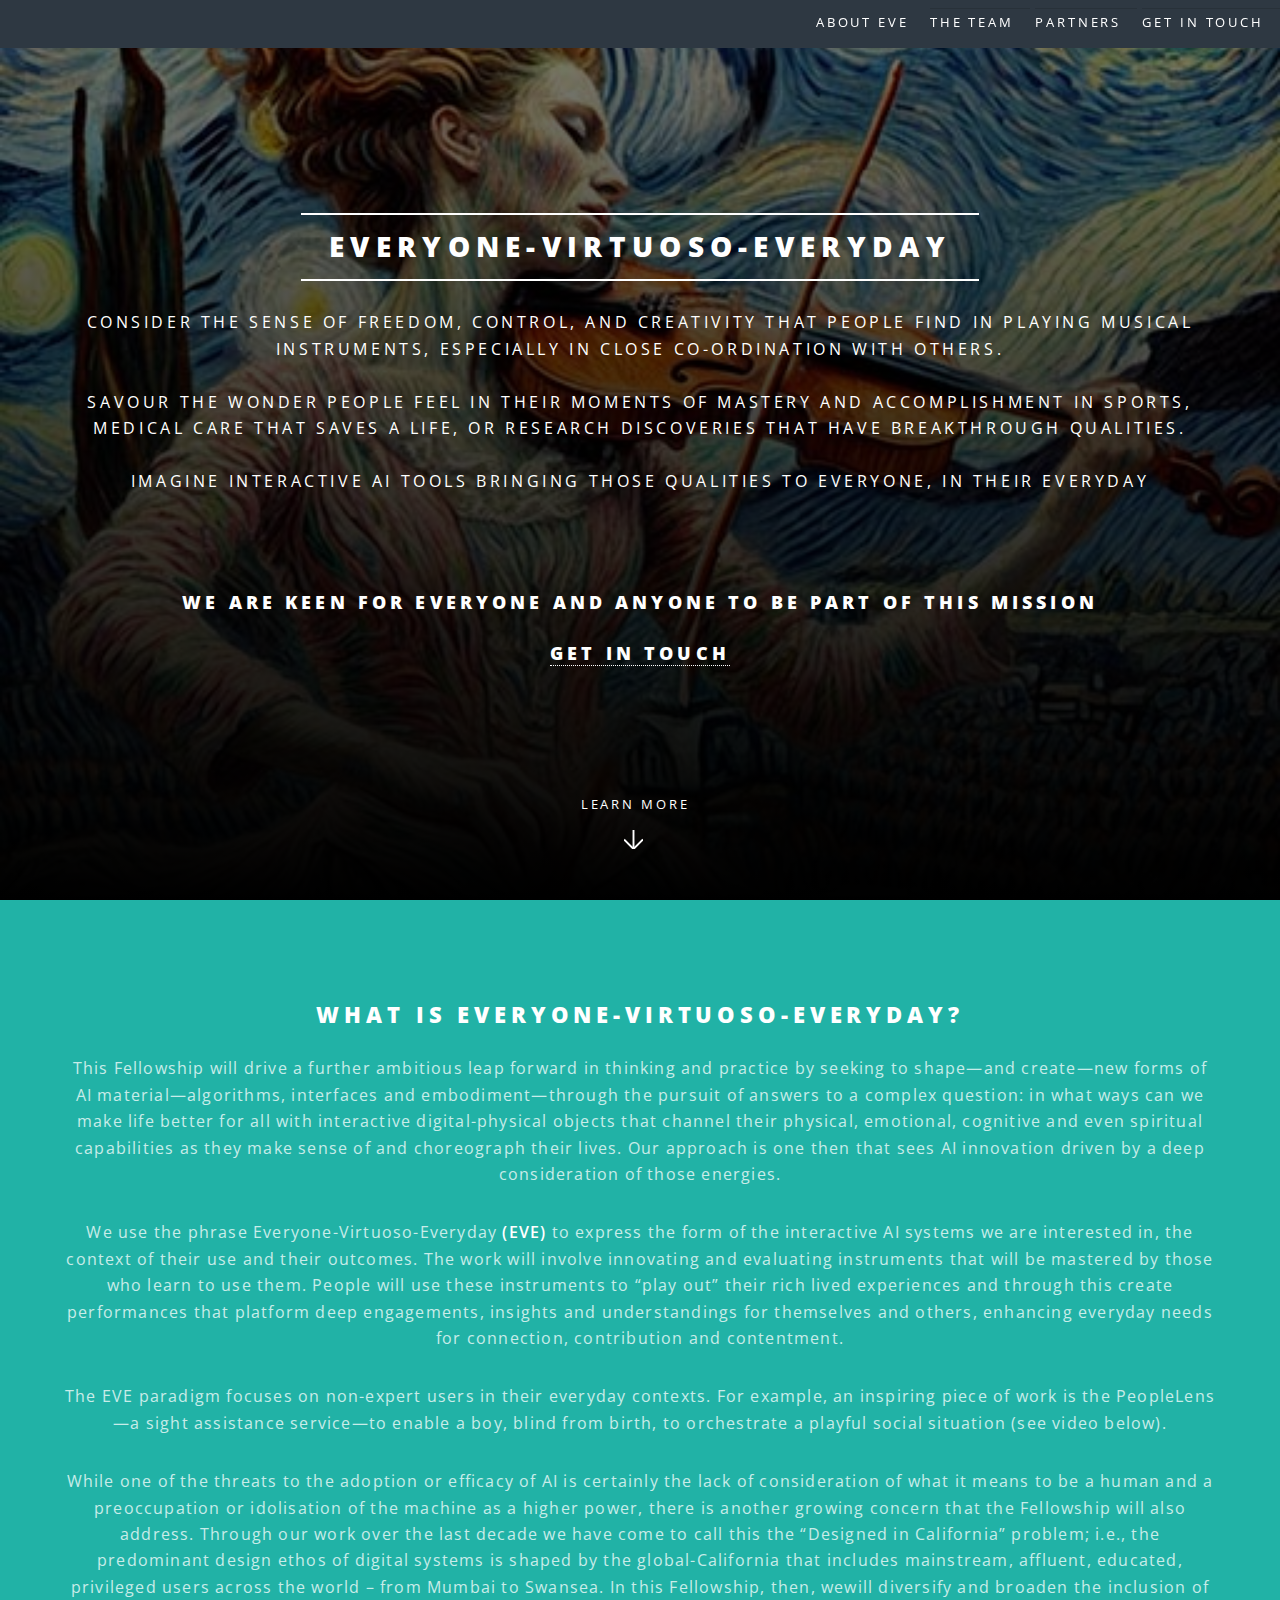
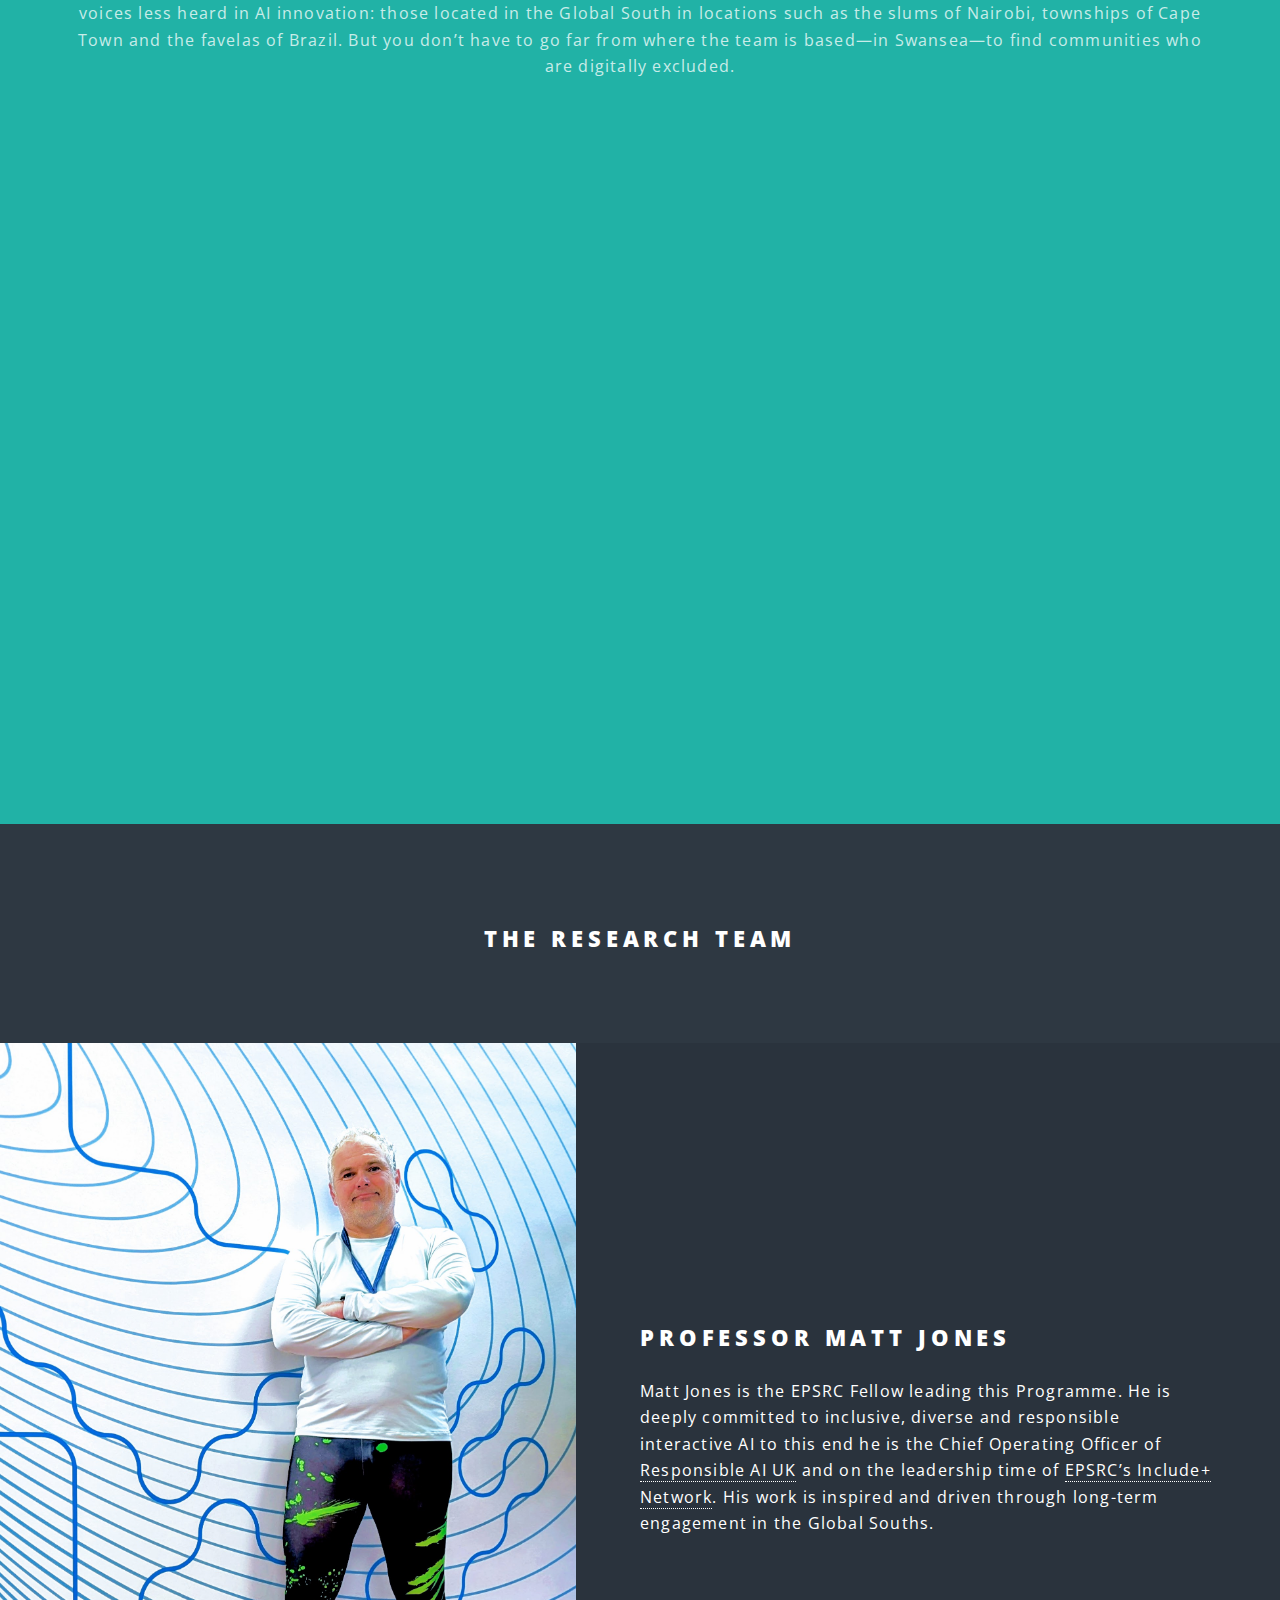
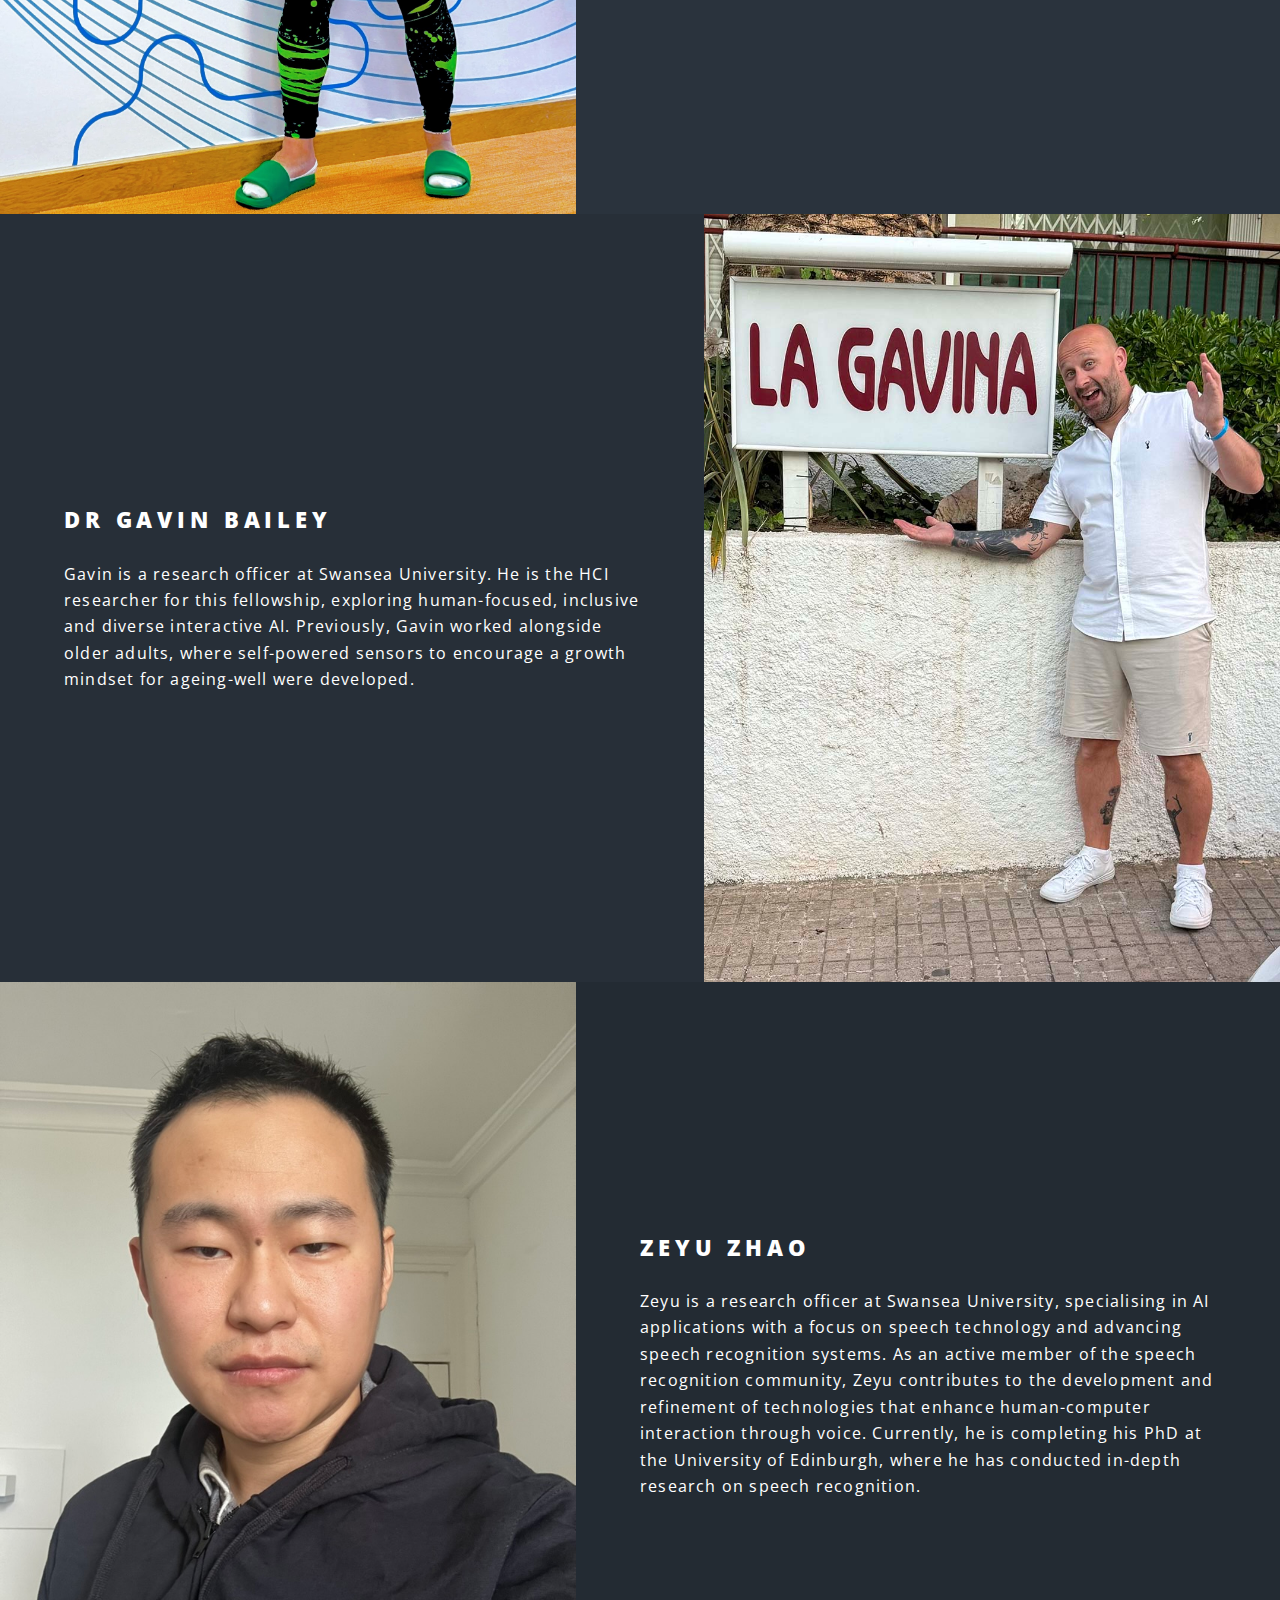
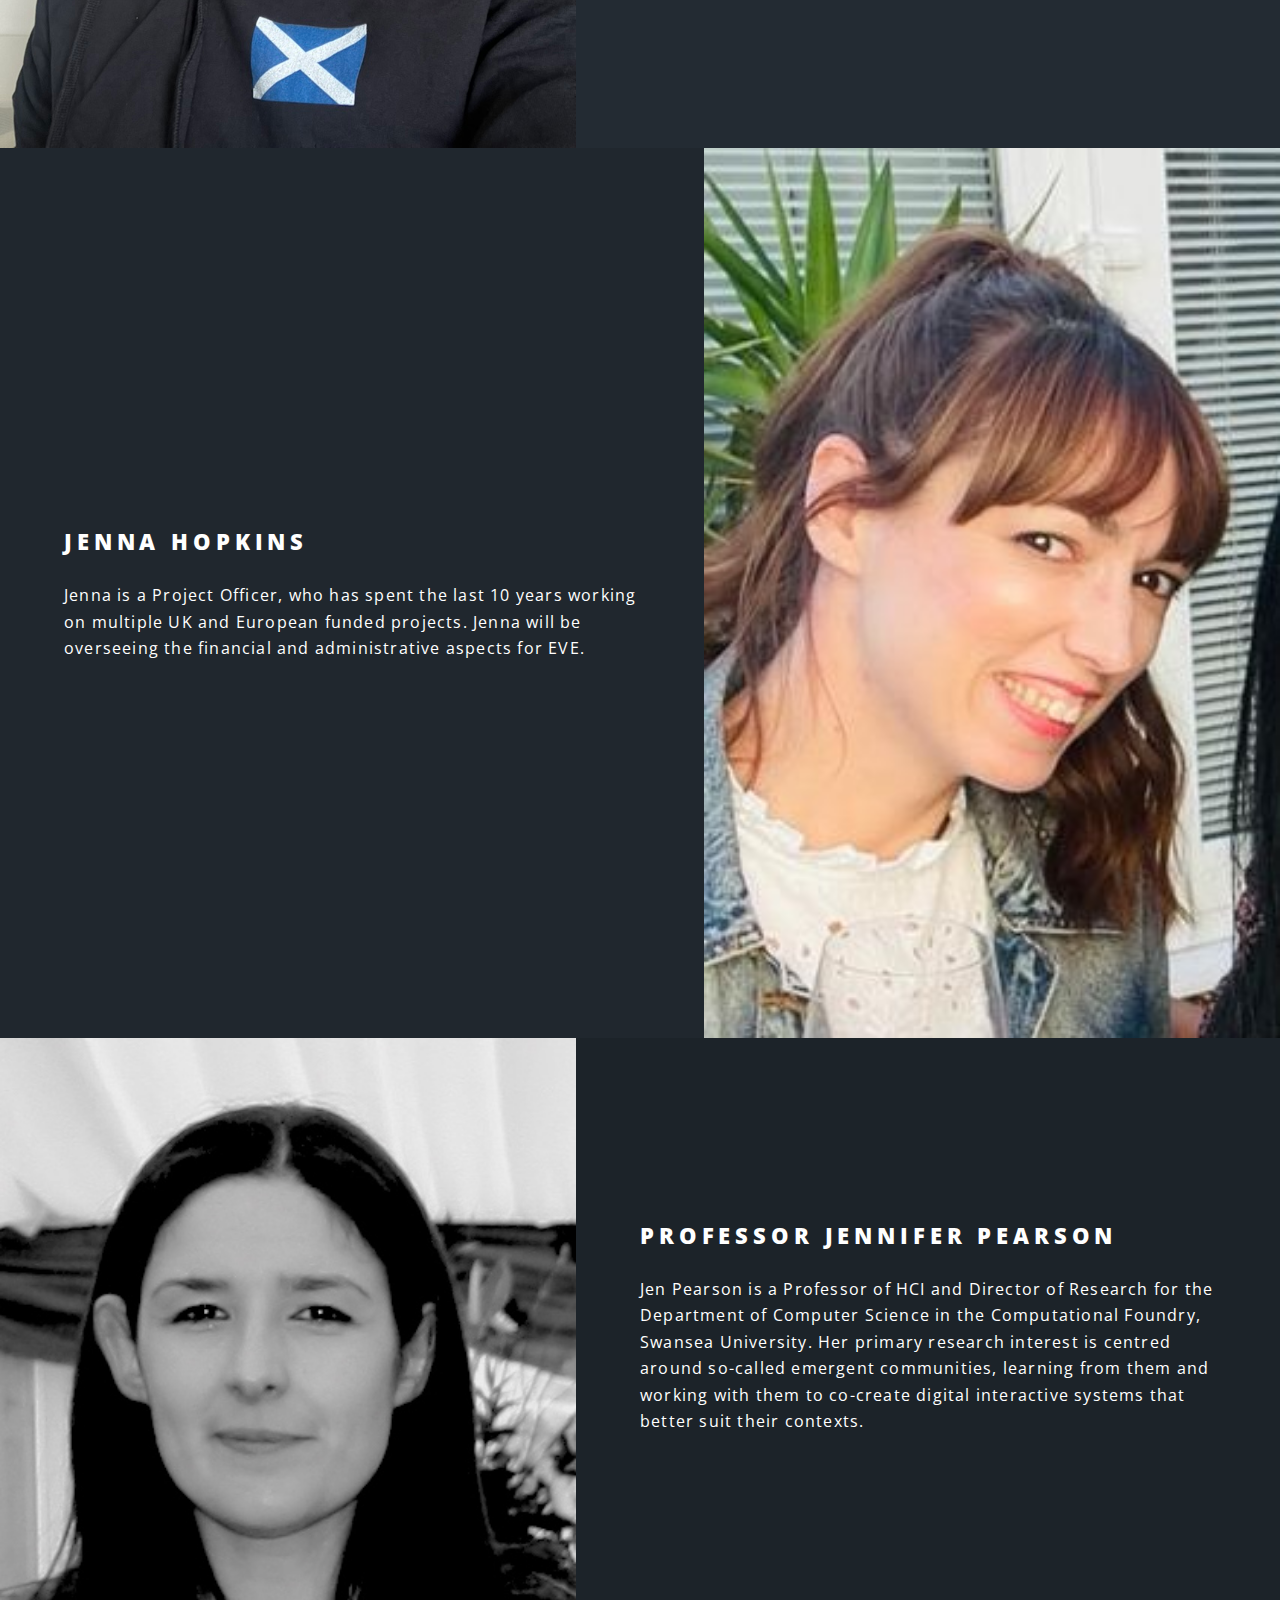
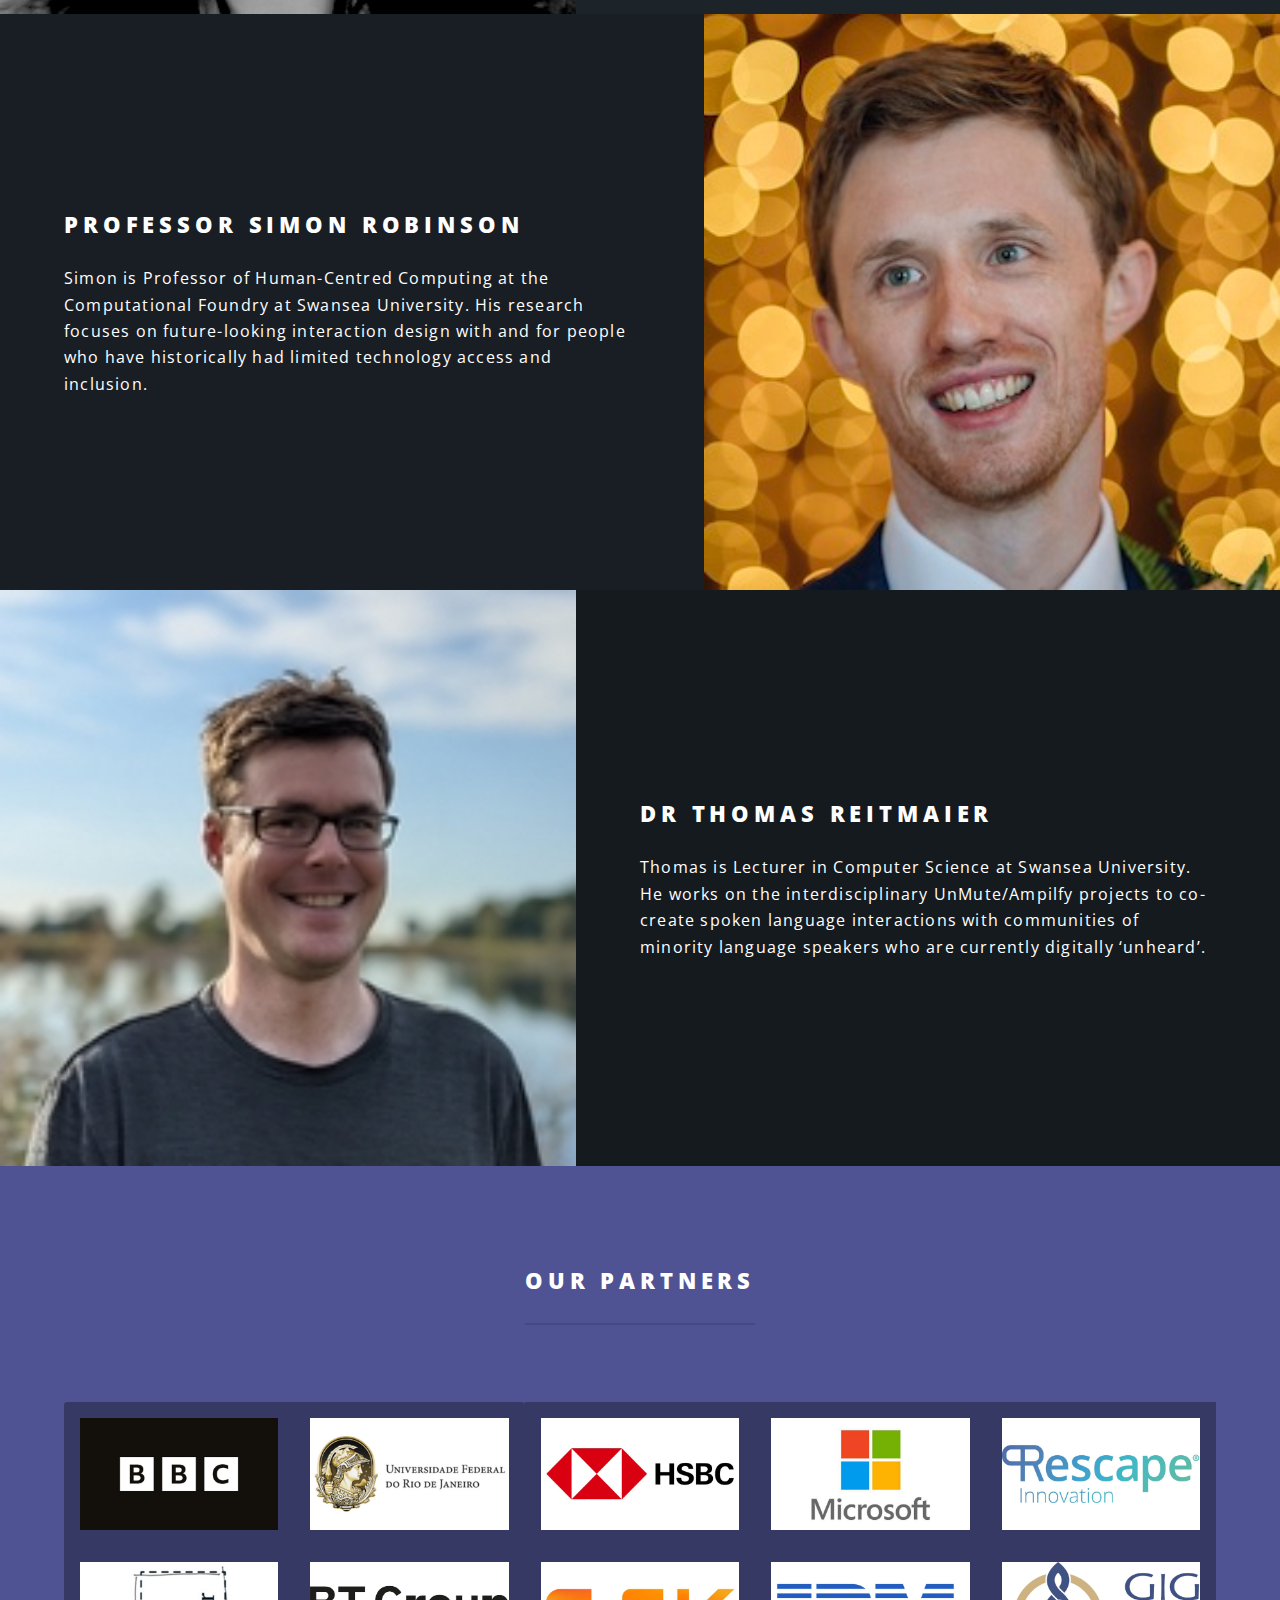
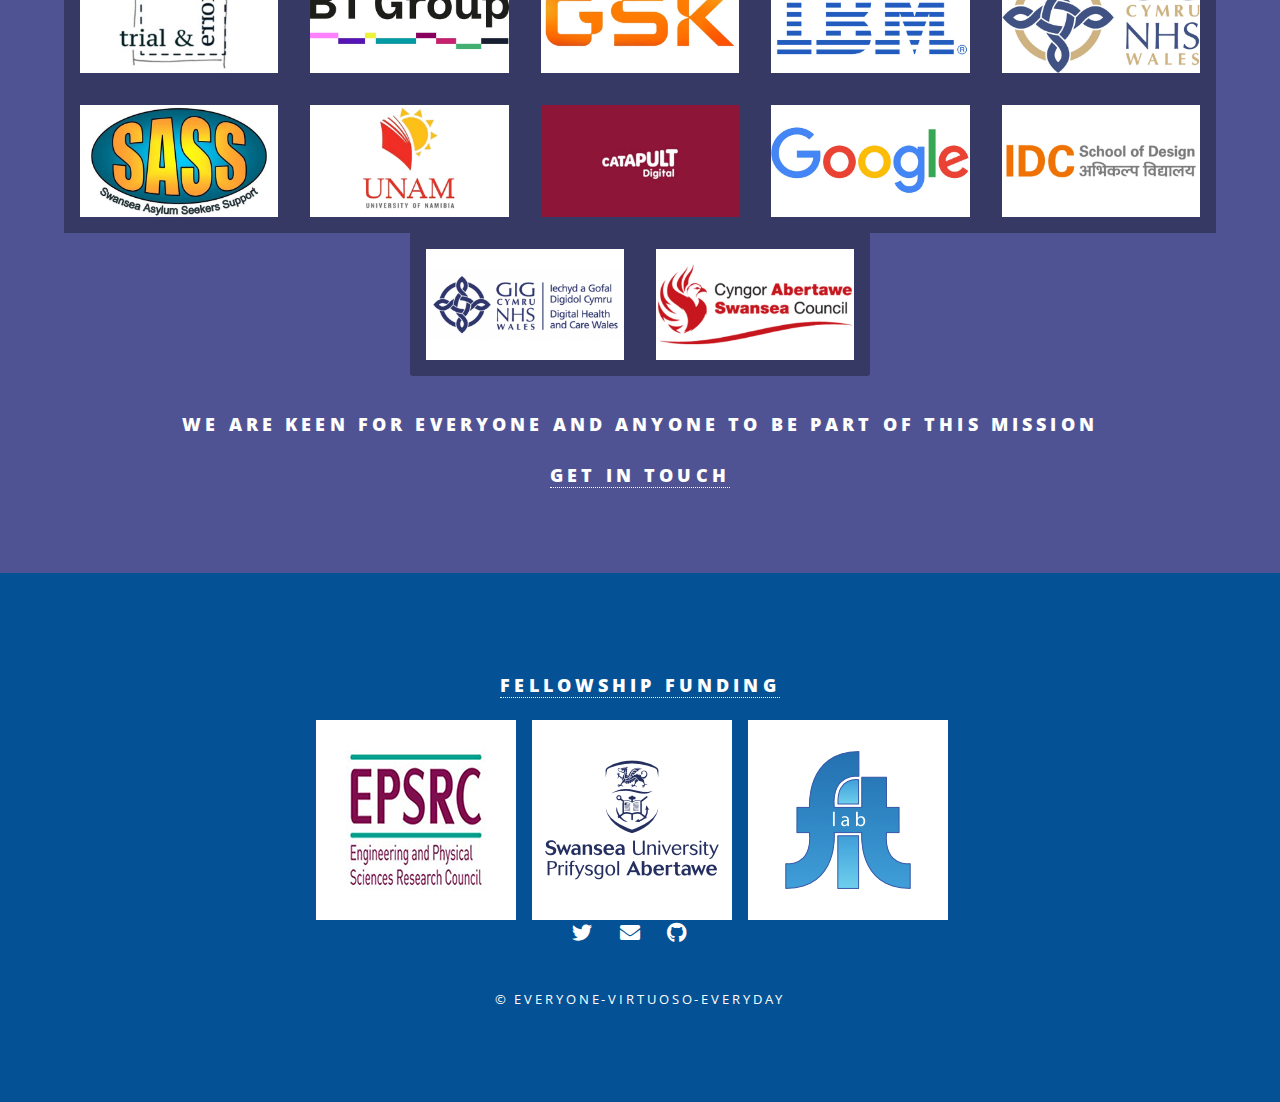
==== index0.html @ b00b76b3 "added jenna and zeyu bios" ====
<!DOCTYPE HTML>
<!--
	Spectral by HTML5 UP
	html5up.net | @ajlkn
	Free for personal and commercial use under the CCA 3.0 license (html5up.net/license)
-->
<html>
	<head>
		<title>Everyone-Virtuoso-Everyday</title>
		<meta charset="utf-8" />
		<meta name="viewport" content="width=device-width, initial-scale=1, user-scalable=no" />
		<link rel="stylesheet" href="assets/css/main.css?ver=2" />
		<noscript><link rel="stylesheet" href="assets/css/noscript.css" /></noscript>
	</head>
	<body class="landing is-preload">

		<!-- Page Wrapper -->
			<div id="page-wrapper">

				<!-- Header -->
					<header id="header" class="alt">
<!--					<header id="header">-->
						<h1><a href="index.html">E-V-E</a></h1>
						<nav id="nav">
							<ul>
								<li class="special">
									<a href="#menu" class="menuToggle" id="menuText"><span>Menu</span></a>
									<div id="menu">
										<ul>
											<li><a href="#Research">About EVE</a></li>
											<li><a href="#TheTeam">The Team</a></li>
											<li><a href="#Partners">Partners</a></li>
											<li><a href="#getInTouch">Get in Touch</a></li>
										</ul>
									</div>
								</li>
							</ul>
						</nav>
					</header>

				<!-- Banner -->
					<section id="banner" >
						
						<div class="inner" >
							<h2>Everyone-Virtuoso-Everyday</h2>
							<p>Consider the sense of freedom, control, and creativity that people find in playing musical instruments, especially in close co-ordination with others.<br><br> 
									Savour the wonder people feel in their moments of mastery and accomplishment in sports, medical care that saves a life, or research discoveries that have breakthrough qualities.
									<br><br> Imagine interactive AI tools bringing those qualities to everyone, in their everyday</p>
							
							<h3 style="margin-top: 5em">We are keen for everyone and anyone to be part of this mission</h3>
							<h3><a id="getInTouch" href="mailto:helloEVE@swansea.ac.uk">GET IN TOUCH</a></h3>
						</div>
						
						<a href="#Research" class="more scrolly">Learn More</a>
					</section>

				<!-- Research -->
					<section id="Research" class="wrapper style1 special">
						<div class="inner" >
							<div class="major">
								<h2>What is Everyone-Virtuoso-Everyday?</h2>
								<p>This Fellowship will drive a further ambitious leap forward in thinking and practice by seeking to shape—and create—new forms of AI material—algorithms, interfaces and embodiment—through the pursuit of answers to a complex question: in what ways can we make life better for all with interactive digital-physical objects that channel their physical, emotional, cognitive and even spiritual capabilities as they make sense of and choreograph their lives. Our approach is one then that sees AI innovation driven by a deep consideration of those energies.</p>

								<p>We use the phrase Everyone-Virtuoso-Everyday <b>(EVE)</b> to express the form of the interactive AI systems we are interested in, the context of their use and their outcomes. The work will involve innovating and evaluating instruments that will be mastered by those who learn to use them. People will use these instruments to “play out” their rich lived experiences and through this create performances that platform deep engagements, insights and understandings for themselves and others, enhancing everyday needs for connection, contribution and contentment.</p>

								<p>The EVE paradigm focuses on non-expert users in their everyday contexts. For example, an inspiring piece of work is the PeopleLens—a sight assistance service—to enable a boy, blind from birth, to orchestrate a playful social situation (see video below).</p>

								<p>While one of the threats to the adoption or efficacy of AI is certainly the lack of consideration of what it means to be a human and a preoccupation or idolisation of the machine as a higher power, there is another growing concern that the Fellowship will also address. Through our work over the last decade we have come to call this the “Designed in California” problem; i.e., the predominant design ethos of digital systems is shaped by the global-California that includes mainstream, affluent, educated, privileged users across the world – from Mumbai to Swansea. In this Fellowship, then,  wewill diversify and broaden the inclusion of voices less heard in AI innovation: those located in the Global South in locations such as the slums of Nairobi, townships of Cape Town and the favelas of Brazil. But you don’t have to go far from where the team is based—in Swansea—to find communities who are digitally excluded.</p>
								
								<div class="container">
									<iframe src="https://www.youtube.com/embed/astmNfJHT4A?si=-qmPLs0WLT5W9sYQ" 
											title="YouTube video player" 
											frameborder="0" 
											allow="accelerometer; autoplay; clipboard-write; encrypted-media; gyroscope; picture-in-picture; web-share" 
											referrerpolicy="strict-origin-when-cross-origin" allowfullscreen>
									</iframe>
								</div>
							</div>
						</div>
					</section>
				
				<!-- TheWork -->
<!--
					<section id="TheWork" class="wrapper style3 special">
						<div class="inner">
							<header class="major">
								<h2>The Work</h2>
								<p>Aliquam ut ex ut augue consectetur interdum. Donec amet imperdiet eleifend<br />
								fringilla tincidunt. Nullam dui leo Aenean mi ligula, rhoncus ullamcorper.</p>
							</header>
							<ul class="features">
								<li class="icon fa-paper-plane">
									<h3>Project 1</h3>
									<p>Augue consectetur sed interdum imperdiet et ipsum. Mauris lorem tincidunt nullam amet leo Aenean ligula consequat consequat.</p>
								</li>
								<li class="icon solid fa-laptop">
									<h3>Project 2</h3>
									<p>Augue consectetur sed interdum imperdiet et ipsum. Mauris lorem tincidunt nullam amet leo Aenean ligula consequat consequat.</p>
								</li>
								<li class="icon solid fa-code">
									<h3>Project 3</h3>
									<p>Augue consectetur sed interdum imperdiet et ipsum. Mauris lorem tincidunt nullam amet leo Aenean ligula consequat consequat.</p>
								</li>
								<li class="icon solid fa-headphones-alt">
									<h3>Project 4</h3>
									<p>Augue consectetur sed interdum imperdiet et ipsum. Mauris lorem tincidunt nullam amet leo Aenean ligula consequat consequat.</p>
								</li>
								<li class="icon fa-heart">
									<h3>Project 5</h3>
									<p>Augue consectetur sed interdum imperdiet et ipsum. Mauris lorem tincidunt nullam amet leo Aenean ligula consequat consequat.</p>
								</li>
								<li class="icon fa-flag">
									<h3>Project 6</h3>
									<p>Augue consectetur sed interdum imperdiet et ipsum. Mauris lorem tincidunt nullam amet leo Aenean ligula consequat consequat.</p>
								</li>
							</ul>
						</div>
					</section>
-->
				
				<!-- TheTeam -->
					<section id="TheTeam" class="wrapper style2 special">
						<div class="inner">
								<h2>The Research Team</h2>
						</div>
					</section>
				
					<section id="TheTeamList" class="wrapper alt style2">
						<section class="spotlight">
							<div class="image"><img src="images/Matt_Jones.jpg" alt="" /></div>
							<div class="content">
								<h2>Professor Matt Jones</h2>
								<p>Matt Jones is the EPSRC Fellow leading this Programme. He is deeply committed to inclusive, diverse and responsible interactive AI to this end he is the Chief Operating Officer of <a href="https://rai.ac.uk/">Responsible AI UK</a> and on the leadership time of <a href="https://includeplus.org/">EPSRC’s Include+ Network</a>. His work is inspired and driven through long-term engagement in the Global Souths.</p>
							</div>
						</section>
						
						<section class="spotlight">
							<div class="image"><img src="images/Gavin_Bailey.jpg" alt="" /></div>
							<div class="content">
								<h2>Dr Gavin Bailey</h2>
								<p>Gavin is a research officer at Swansea University. He is the HCI researcher for this fellowship, exploring human-focused, inclusive and diverse interactive AI. 
									Previously, Gavin worked alongside older adults, where self-powered sensors to encourage a growth mindset for ageing-well were developed.</p>
							</div>
						</section>
						
						<section class="spotlight">
							<div class="image"><img src="images/zeyu.jpg" alt="" /></div>
							<div class="content">
								<h2>Zeyu Zhao</h2>
								<p>Zeyu is a research officer at Swansea University, specialising in AI applications with a focus on speech technology and advancing speech recognition systems. As an active member of the speech recognition community, Zeyu contributes to the development and refinement of technologies that enhance human-computer interaction through voice. Currently, he is completing his PhD at the University of Edinburgh, where he has conducted in-depth research on speech recognition.</p>
							</div>
						</section>
						
						<section class="spotlight">
							<div class="image"><img src="images/jenna.jpg" alt="" /></div>
							<div class="content">
								<h2>Jenna Hopkins</h2>
								<p>Jenna is a Project Officer, who has spent the last 10 years working on multiple UK and European funded projects. Jenna will be overseeing the financial and administrative aspects for EVE.</p>
							</div>
						</section>
						
						<section class="spotlight">
							<div class="image"><img src="images/jennifer-pearson.jpg" alt="" /></div>
							<div class="content">
								<h2>Professor Jennifer Pearson</h2>
								<p>Jen Pearson is a Professor of HCI and Director of Research for the Department of Computer Science in the Computational Foundry, Swansea University. Her primary research interest is centred around so-called emergent communities, learning from them and working with them to co-create digital interactive systems that better suit their contexts.</p>
							</div>
						</section>
						
						<section class="spotlight">
							<div class="image"><img src="images/simon-robinson.jpg" alt="" /></div>
							<div class="content">
								<h2>Professor Simon Robinson</h2>
								<p>Simon is Professor of Human-Centred Computing at the Computational Foundry at Swansea University. His research focuses on future-looking interaction design with and for people who have historically had limited technology access and inclusion.</p>
							</div>
						</section>
						
						<section class="spotlight">
							<div class="image"><img src="images/thomas-reitmaier.jpg" alt="" /></div>
							<div class="content">
								<h2>Dr Thomas Reitmaier</h2>
								<p>Thomas is Lecturer in Computer Science at Swansea University. He works on the interdisciplinary UnMute/Ampilfy projects to co-create spoken language interactions with communities of minority language speakers who are currently digitally ‘unheard’.</p>
							</div>
						</section>
					</section>
				
				
				
				<section id="Partners" class="wrapper style3 special">
						<div class="inner" style="width: 90%">
							<header class="major">
								<h2>Our Partners</h2>
							</header>
							<ul class="partners">
								<li>
									<img src="images/partners/bbc.jpg" alt=""/>
								</li>
								<li>
									<img src="images/partners/rio.jpg" alt=""/>
								</li>
								<li>
									<img src="images/partners/hsbc.jpg" alt=""/>
								</li>
								<li>
									<img src="images/partners/microsoft.jpg" alt=""/>
								</li>
								<li>
									<img src="images/partners/rescape.jpg" alt=""/>
								</li>
								<li>
									<img src="images/partners/trialanderror.jpg" alt=""/>
								</li>
								<li>
									<img src="images/partners/btGroup.jpg" alt=""/>
								</li>
								<li>
									<img src="images/partners/gsk.jpg" alt=""/>
								</li>
								<li>
									<img src="images/partners/ibm.jpg" alt=""/>
								</li>
								<li>
									<img src="images/partners/nhs.jpg" alt=""/>
								</li>
								<li>
									<img src="images/partners/sass.jpg" alt=""/>
								</li>
								<li>
									<img src="images/partners/unam.jpg" alt=""/>
								</li>
								<li>
									<img src="images/partners/digiCatapult.jpg" alt=""/>
								</li>
								<li>
									<img src="images/partners/google.jpg" alt=""/>
								</li>
								<li>
									<img src="images/partners/idc.jpg" alt=""/>
								</li>
								<li>
									<img src="images/partners/digiHealthCareWales.jpg" alt=""/>
								</li>
								<li>
									<img src="images/partners/swansea.jpg" alt=""/>
								</li>
							</ul>
							
							<h3>We are keen for everyone and anyone to be part of this mission</h3>
							<h3><a id="getInTouch" href="mailto:helloEVE@swansea.ac.uk">GET IN TOUCH</a></h3>
						</div>
					</section>
				
				

				

				<!-- CTA -->
<!--
					<section id="cta" class="wrapper style5 special">
						<div class="major">
							<header>
								<h2>Publications</h2>
								<p>Aliquam ut ex ut augue consectetur interdum endrerit imperdiet amet eleifend fringilla.</p>
							</header>
							
						</div>
					</section>
-->

				<!-- Footer -->
					<footer id="footer">
						<h3><a href="https://gow.epsrc.ukri.org/NGBOViewGrant.aspx?GrantRef=EP/Y010477/1">Fellowship Funding</a></h3>
						<div id="newIcons">

								<div class="new">
									<img src="images/EPSRC.jpg" alt="" />
								</div>

								<div class="new">
									<img src="images/swansea-university.png" alt="" />
								</div>

								<div class="new">
									<img src="images/fit-lab.png" alt="" />
								</div>

							</div>

						<ul class="icons">
							<li><a href="https://x.com/DelightfulApps" class="icon brands fa-twitter"><span class="label">X</span></a></li>
							<li><a href="mailto:helloEVE@swansea.ac.uk" class="icon solid fa-envelope"><span class="label">Email</span></a></li>
							<li><a href="#" class="icon brands fa-github"><span class="label">Github</span></a></li>
						</ul>
						<ul class="copyright">
							<li>&copy; Everyone-Virtuoso-Everyday</li>
						</ul>
					</footer>

			</div>

		<!-- Scripts -->
			<script src="assets/js/jquery.min.js"></script>
			<script src="assets/js/jquery.scrollex.min.js"></script>
			<script src="assets/js/jquery.scrolly.min.js"></script>
			<script src="assets/js/browser.min.js"></script>
			<script src="assets/js/breakpoints.min.js"></script>
			<script src="assets/js/util.js"></script>
			<script src="assets/js/main.js"></script>

	</body>
</html>
---- assets/css/main.css ----
@import url(fontawesome-all.min.css);
@import url("https://fonts.googleapis.com/css?family=Open+Sans:400,400italic,600,600italic,800,800italic");

/*
	Spectral by HTML5 UP
	html5up.net | @ajlkn
	Free for personal and commercial use under the CCA 3.0 license (html5up.net/license)
*/

html, body, div, span, applet, object,
iframe, h1, h2, h3, h4, h5, h6, p, blockquote,
pre, a, abbr, acronym, address, big, cite,
code, del, dfn, em, img, ins, kbd, q, s, samp,
small, strike, strong, sub, sup, tt, var, b,
u, i, center, dl, dt, dd, ol, ul, li, fieldset,
form, label, legend, table, caption, tbody,
tfoot, thead, tr, th, td, article, aside,
canvas, details, embed, figure, figcaption,
footer, header, hgroup, menu, nav, output, ruby,
section, summary, time, mark, audio, video {
	margin: 0;
	padding: 0;
	border: 0;
	font-size: 100%;
	font: inherit;
	vertical-align: baseline;}

article, aside, details, figcaption, figure,
footer, header, hgroup, menu, nav, section {
	display: block;}

body {
	line-height: 1;
}

ol, ul {
	list-style: none;
}

blockquote, q {
	quotes: none;
}

	blockquote:before, blockquote:after, q:before, q:after {
		content: '';
		content: none;
	}

table {
	border-collapse: collapse;
	border-spacing: 0;
}

body {
	-webkit-text-size-adjust: none;
}

mark {
	background-color: transparent;
	color: inherit;
}

input::-moz-focus-inner {
	border: 0;
	padding: 0;
}

input, select, textarea {
	-moz-appearance: none;
	-webkit-appearance: none;
	-ms-appearance: none;
	appearance: none;
}

/* Basic */

	@-ms-viewport {
		width: device-width;
	}

	html {
		box-sizing: border-box;
	}

	*, *:before, *:after {
		box-sizing: inherit;
	}

	body {
		background: #2e3842;
	}

		body.is-preload *, body.is-preload *:before, body.is-preload *:after {
			-moz-animation: none !important;
			-webkit-animation: none !important;
			-ms-animation: none !important;
			animation: none !important;
			-moz-transition: none !important;
			-webkit-transition: none !important;
			-ms-transition: none !important;
			transition: none !important;
		}

	body, input, select, textarea {
		color: #fff;
		font-family: "Open Sans", Helvetica, sans-serif;
		font-size: 15pt;
		font-weight: 400;
		letter-spacing: 0.075em;
		line-height: 1.65em;
	}

		@media screen and (max-width: 1680px) {

			body, input, select, textarea {
				font-size: 13pt;
			}

		}

		@media screen and (max-width: 1280px) {

			body, input, select, textarea {
				font-size: 12pt;
			}

		}

		@media screen and (max-width: 736px) {

			body, input, select, textarea {
				font-size: 11pt;
				letter-spacing: 0.0375em;
			}

		}

	a {
		-moz-transition: color 0.2s ease, border-bottom-color 0.2s ease;
		-webkit-transition: color 0.2s ease, border-bottom-color 0.2s ease;
		-ms-transition: color 0.2s ease, border-bottom-color 0.2s ease;
		transition: color 0.2s ease, border-bottom-color 0.2s ease;
		border-bottom: dotted 1px;
		color: inherit;
		text-decoration: none;
	}

		a:hover {
			border-bottom-color: transparent;
		}

	strong, b {
		color: #fff;
		font-weight: 600;
	}

	em, i {
		font-style: italic;
	}

	p {
		margin: 0 0 2em 0;
	}

	h1, h2, h3, h4, h5, h6 {
		color: #fff;
		font-weight: 800;
		letter-spacing: 0.225em;
		line-height: 1em;
		margin: 0 0 1em 0;
		text-transform: uppercase;
	}

		h1 a, h2 a, h3 a, h4 a, h5 a, h6 a {
			color: inherit;
			text-decoration: none;
		}

	h2 {
		font-size: 1.35em;
		line-height: 1.75em;
	}

		@media screen and (max-width: 736px) {

			h2 {
				font-size: 1.1em;
				line-height: 1.65em;
			}

		}

	h3 {
		font-size: 1.15em;
		line-height: 1.75em;
	}

		@media screen and (max-width: 736px) {

			h3 {
				font-size: 1em;
				line-height: 1.65em;
			}

		}

	h4 {
		font-size: 1em;
		line-height: 1.5em;
	}

	h5 {
		font-size: 0.8em;
		line-height: 1.5em;
	}

	h6 {
		font-size: 0.7em;
		line-height: 1.5em;
	}

	sub {
		font-size: 0.8em;
		position: relative;
		top: 0.5em;
	}

	sup {
		font-size: 0.8em;
		position: relative;
		top: -0.5em;
	}

	hr {
		border: 0;
		border-bottom: solid 2px #fff;
		margin: 3em 0;
	}

		hr.major {
			margin: 4.5em 0;
		}

	blockquote {
		border-left: solid 4px #fff;
		font-style: italic;
		margin: 0 0 2em 0;
		padding: 0.5em 0 0.5em 2em;
	}

	code {
		background: rgba(144, 144, 144, 0.25);
		border-radius: 3px;
		font-family: "Courier New", monospace;
		font-size: 0.9em;
		letter-spacing: 0;
		margin: 0 0.25em;
		padding: 0.25em 0.65em;
	}

	pre {
		-webkit-overflow-scrolling: touch;
		font-family: "Courier New", monospace;
		font-size: 0.9em;
		margin: 0 0 2em 0;
	}

		pre code {
			display: block;
			line-height: 1.75em;
			padding: 1em 1.5em;
			overflow-x: auto;
		}

	.align-left {
		text-align: left;
	}

	.align-center {
		text-align: center;
	}

	.align-right {
		text-align: right;
	}

/* Row */

	.row {
		display: flex;
		flex-wrap: wrap;
		box-sizing: border-box;
		align-items: stretch;
	}

		.row > * {
			box-sizing: border-box;
		}

		.row.gtr-uniform > * > :last-child {
			margin-bottom: 0;
		}

		.row.aln-left {
			justify-content: flex-start;
		}

		.row.aln-center {
			justify-content: center;
		}

		.row.aln-right {
			justify-content: flex-end;
		}

		.row.aln-top {
			align-items: flex-start;
		}

		.row.aln-middle {
			align-items: center;
		}

		.row.aln-bottom {
			align-items: flex-end;
		}

		.row > .imp {
			order: -1;
		}

		.row > .col-1 {
			width: 8.33333%;
		}

		.row > .off-1 {
			margin-left: 8.33333%;
		}

		.row > .col-2 {
			width: 16.66667%;
		}

		.row > .off-2 {
			margin-left: 16.66667%;
		}

		.row > .col-3 {
			width: 25%;
		}

		.row > .off-3 {
			margin-left: 25%;
		}

		.row > .col-4 {
			width: 33.33333%;
		}

		.row > .off-4 {
			margin-left: 33.33333%;
		}

		.row > .col-5 {
			width: 41.66667%;
		}

		.row > .off-5 {
			margin-left: 41.66667%;
		}

		.row > .col-6 {
			width: 50%;
		}

		.row > .off-6 {
			margin-left: 50%;
		}

		.row > .col-7 {
			width: 58.33333%;
		}

		.row > .off-7 {
			margin-left: 58.33333%;
		}

		.row > .col-8 {
			width: 66.66667%;
		}

		.row > .off-8 {
			margin-left: 66.66667%;
		}

		.row > .col-9 {
			width: 75%;
		}

		.row > .off-9 {
			margin-left: 75%;
		}

		.row > .col-10 {
			width: 83.33333%;
		}

		.row > .off-10 {
			margin-left: 83.33333%;
		}

		.row > .col-11 {
			width: 91.66667%;
		}

		.row > .off-11 {
			margin-left: 91.66667%;
		}

		.row > .col-12 {
			width: 100%;
		}

		.row > .off-12 {
			margin-left: 100%;
		}

		.row.gtr-0 {
			margin-top: 0;
			margin-left: 0em;
		}

			.row.gtr-0 > * {
				padding: 0 0 0 0em;
			}

			.row.gtr-0.gtr-uniform {
				margin-top: 0em;
			}

				.row.gtr-0.gtr-uniform > * {
					padding-top: 0em;
				}

		.row.gtr-25 {
			margin-top: 0;
			margin-left: -0.375em;
		}

			.row.gtr-25 > * {
				padding: 0 0 0 0.375em;
			}

			.row.gtr-25.gtr-uniform {
				margin-top: -0.375em;
			}

				.row.gtr-25.gtr-uniform > * {
					padding-top: 0.375em;
				}

		.row.gtr-50 {
			margin-top: 0;
			margin-left: -0.75em;
		}

			.row.gtr-50 > * {
				padding: 0 0 0 0.75em;
			}

			.row.gtr-50.gtr-uniform {
				margin-top: -0.75em;
			}

				.row.gtr-50.gtr-uniform > * {
					padding-top: 0.75em;
				}

		.row {
			margin-top: 0;
			margin-left: -1.5em;
		}

			.row > * {
				padding: 0 0 0 1.5em;
			}

			.row.gtr-uniform {
				margin-top: -1.5em;
			}

				.row.gtr-uniform > * {
					padding-top: 1.5em;
				}

		.row.gtr-150 {
			margin-top: 0;
			margin-left: -2.25em;
		}

			.row.gtr-150 > * {
				padding: 0 0 0 2.25em;
			}

			.row.gtr-150.gtr-uniform {
				margin-top: -2.25em;
			}

				.row.gtr-150.gtr-uniform > * {
					padding-top: 2.25em;
				}

		.row.gtr-200 {
			margin-top: 0;
			margin-left: -3em;
		}

			.row.gtr-200 > * {
				padding: 0 0 0 3em;
			}

			.row.gtr-200.gtr-uniform {
				margin-top: -3em;
			}

				.row.gtr-200.gtr-uniform > * {
					padding-top: 3em;
				}

		@media screen and (max-width: 1680px) {

			.row {
				display: flex;
				flex-wrap: wrap;
				box-sizing: border-box;
				align-items: stretch;
			}

				.row > * {
					box-sizing: border-box;
				}

				.row.gtr-uniform > * > :last-child {
					margin-bottom: 0;
				}

				.row.aln-left {
					justify-content: flex-start;
				}

				.row.aln-center {
					justify-content: center;
				}

				.row.aln-right {
					justify-content: flex-end;
				}

				.row.aln-top {
					align-items: flex-start;
				}

				.row.aln-middle {
					align-items: center;
				}

				.row.aln-bottom {
					align-items: flex-end;
				}

				.row > .imp-xlarge {
					order: -1;
				}

				.row > .col-1-xlarge {
					width: 8.33333%;
				}

				.row > .off-1-xlarge {
					margin-left: 8.33333%;
				}

				.row > .col-2-xlarge {
					width: 16.66667%;
				}

				.row > .off-2-xlarge {
					margin-left: 16.66667%;
				}

				.row > .col-3-xlarge {
					width: 25%;
				}

				.row > .off-3-xlarge {
					margin-left: 25%;
				}

				.row > .col-4-xlarge {
					width: 33.33333%;
				}

				.row > .off-4-xlarge {
					margin-left: 33.33333%;
				}

				.row > .col-5-xlarge {
					width: 41.66667%;
				}

				.row > .off-5-xlarge {
					margin-left: 41.66667%;
				}

				.row > .col-6-xlarge {
					width: 50%;
				}

				.row > .off-6-xlarge {
					margin-left: 50%;
				}

				.row > .col-7-xlarge {
					width: 58.33333%;
				}

				.row > .off-7-xlarge {
					margin-left: 58.33333%;
				}

				.row > .col-8-xlarge {
					width: 66.66667%;
				}

				.row > .off-8-xlarge {
					margin-left: 66.66667%;
				}

				.row > .col-9-xlarge {
					width: 75%;
				}

				.row > .off-9-xlarge {
					margin-left: 75%;
				}

				.row > .col-10-xlarge {
					width: 83.33333%;
				}

				.row > .off-10-xlarge {
					margin-left: 83.33333%;
				}

				.row > .col-11-xlarge {
					width: 91.66667%;
				}

				.row > .off-11-xlarge {
					margin-left: 91.66667%;
				}

				.row > .col-12-xlarge {
					width: 100%;
				}

				.row > .off-12-xlarge {
					margin-left: 100%;
				}

				.row.gtr-0 {
					margin-top: 0;
					margin-left: 0em;
				}

					.row.gtr-0 > * {
						padding: 0 0 0 0em;
					}

					.row.gtr-0.gtr-uniform {
						margin-top: 0em;
					}

						.row.gtr-0.gtr-uniform > * {
							padding-top: 0em;
						}

				.row.gtr-25 {
					margin-top: 0;
					margin-left: -0.375em;
				}

					.row.gtr-25 > * {
						padding: 0 0 0 0.375em;
					}

					.row.gtr-25.gtr-uniform {
						margin-top: -0.375em;
					}

						.row.gtr-25.gtr-uniform > * {
							padding-top: 0.375em;
						}

				.row.gtr-50 {
					margin-top: 0;
					margin-left: -0.75em;
				}

					.row.gtr-50 > * {
						padding: 0 0 0 0.75em;
					}

					.row.gtr-50.gtr-uniform {
						margin-top: -0.75em;
					}

						.row.gtr-50.gtr-uniform > * {
							padding-top: 0.75em;
						}

				.row {
					margin-top: 0;
					margin-left: -1.5em;
				}

					.row > * {
						padding: 0 0 0 1.5em;
					}

					.row.gtr-uniform {
						margin-top: -1.5em;
					}

						.row.gtr-uniform > * {
							padding-top: 1.5em;
						}

				.row.gtr-150 {
					margin-top: 0;
					margin-left: -2.25em;
				}

					.row.gtr-150 > * {
						padding: 0 0 0 2.25em;
					}

					.row.gtr-150.gtr-uniform {
						margin-top: -2.25em;
					}

						.row.gtr-150.gtr-uniform > * {
							padding-top: 2.25em;
						}

				.row.gtr-200 {
					margin-top: 0;
					margin-left: -3em;
				}

					.row.gtr-200 > * {
						padding: 0 0 0 3em;
					}

					.row.gtr-200.gtr-uniform {
						margin-top: -3em;
					}

						.row.gtr-200.gtr-uniform > * {
							padding-top: 3em;
						}

		}

		@media screen and (max-width: 1280px) {

			.row {
				display: flex;
				flex-wrap: wrap;
				box-sizing: border-box;
				align-items: stretch;
			}

				.row > * {
					box-sizing: border-box;
				}

				.row.gtr-uniform > * > :last-child {
					margin-bottom: 0;
				}

				.row.aln-left {
					justify-content: flex-start;
				}

				.row.aln-center {
					justify-content: center;
				}

				.row.aln-right {
					justify-content: flex-end;
				}

				.row.aln-top {
					align-items: flex-start;
				}

				.row.aln-middle {
					align-items: center;
				}

				.row.aln-bottom {
					align-items: flex-end;
				}

				.row > .imp-large {
					order: -1;
				}

				.row > .col-1-large {
					width: 8.33333%;
				}

				.row > .off-1-large {
					margin-left: 8.33333%;
				}

				.row > .col-2-large {
					width: 16.66667%;
				}

				.row > .off-2-large {
					margin-left: 16.66667%;
				}

				.row > .col-3-large {
					width: 25%;
				}

				.row > .off-3-large {
					margin-left: 25%;
				}

				.row > .col-4-large {
					width: 33.33333%;
				}

				.row > .off-4-large {
					margin-left: 33.33333%;
				}

				.row > .col-5-large {
					width: 41.66667%;
				}

				.row > .off-5-large {
					margin-left: 41.66667%;
				}

				.row > .col-6-large {
					width: 50%;
				}

				.row > .off-6-large {
					margin-left: 50%;
				}

				.row > .col-7-large {
					width: 58.33333%;
				}

				.row > .off-7-large {
					margin-left: 58.33333%;
				}

				.row > .col-8-large {
					width: 66.66667%;
				}

				.row > .off-8-large {
					margin-left: 66.66667%;
				}

				.row > .col-9-large {
					width: 75%;
				}

				.row > .off-9-large {
					margin-left: 75%;
				}

				.row > .col-10-large {
					width: 83.33333%;
				}

				.row > .off-10-large {
					margin-left: 83.33333%;
				}

				.row > .col-11-large {
					width: 91.66667%;
				}

				.row > .off-11-large {
					margin-left: 91.66667%;
				}

				.row > .col-12-large {
					width: 100%;
				}

				.row > .off-12-large {
					margin-left: 100%;
				}

				.row.gtr-0 {
					margin-top: 0;
					margin-left: 0em;
				}

					.row.gtr-0 > * {
						padding: 0 0 0 0em;
					}

					.row.gtr-0.gtr-uniform {
						margin-top: 0em;
					}

						.row.gtr-0.gtr-uniform > * {
							padding-top: 0em;
						}

				.row.gtr-25 {
					margin-top: 0;
					margin-left: -0.375em;
				}

					.row.gtr-25 > * {
						padding: 0 0 0 0.375em;
					}

					.row.gtr-25.gtr-uniform {
						margin-top: -0.375em;
					}

						.row.gtr-25.gtr-uniform > * {
							padding-top: 0.375em;
						}

				.row.gtr-50 {
					margin-top: 0;
					margin-left: -0.75em;
				}

					.row.gtr-50 > * {
						padding: 0 0 0 0.75em;
					}

					.row.gtr-50.gtr-uniform {
						margin-top: -0.75em;
					}

						.row.gtr-50.gtr-uniform > * {
							padding-top: 0.75em;
						}

				.row {
					margin-top: 0;
					margin-left: -1.5em;
				}

					.row > * {
						padding: 0 0 0 1.5em;
					}

					.row.gtr-uniform {
						margin-top: -1.5em;
					}

						.row.gtr-uniform > * {
							padding-top: 1.5em;
						}

				.row.gtr-150 {
					margin-top: 0;
					margin-left: -2.25em;
				}

					.row.gtr-150 > * {
						padding: 0 0 0 2.25em;
					}

					.row.gtr-150.gtr-uniform {
						margin-top: -2.25em;
					}

						.row.gtr-150.gtr-uniform > * {
							padding-top: 2.25em;
						}

				.row.gtr-200 {
					margin-top: 0;
					margin-left: -3em;
				}

					.row.gtr-200 > * {
						padding: 0 0 0 3em;
					}

					.row.gtr-200.gtr-uniform {
						margin-top: -3em;
					}

						.row.gtr-200.gtr-uniform > * {
							padding-top: 3em;
						}

		}

		@media screen and (max-width: 980px) {

			.row {
				display: flex;
				flex-wrap: wrap;
				box-sizing: border-box;
				align-items: stretch;
			}

				.row > * {
					box-sizing: border-box;
				}

				.row.gtr-uniform > * > :last-child {
					margin-bottom: 0;
				}

				.row.aln-left {
					justify-content: flex-start;
				}

				.row.aln-center {
					justify-content: center;
				}

				.row.aln-right {
					justify-content: flex-end;
				}

				.row.aln-top {
					align-items: flex-start;
				}

				.row.aln-middle {
					align-items: center;
				}

				.row.aln-bottom {
					align-items: flex-end;
				}

				.row > .imp-medium {
					order: -1;
				}

				.row > .col-1-medium {
					width: 8.33333%;
				}

				.row > .off-1-medium {
					margin-left: 8.33333%;
				}

				.row > .col-2-medium {
					width: 16.66667%;
				}

				.row > .off-2-medium {
					margin-left: 16.66667%;
				}

				.row > .col-3-medium {
					width: 25%;
				}

				.row > .off-3-medium {
					margin-left: 25%;
				}

				.row > .col-4-medium {
					width: 33.33333%;
				}

				.row > .off-4-medium {
					margin-left: 33.33333%;
				}

				.row > .col-5-medium {
					width: 41.66667%;
				}

				.row > .off-5-medium {
					margin-left: 41.66667%;
				}

				.row > .col-6-medium {
					width: 50%;
				}

				.row > .off-6-medium {
					margin-left: 50%;
				}

				.row > .col-7-medium {
					width: 58.33333%;
				}

				.row > .off-7-medium {
					margin-left: 58.33333%;
				}

				.row > .col-8-medium {
					width: 66.66667%;
				}

				.row > .off-8-medium {
					margin-left: 66.66667%;
				}

				.row > .col-9-medium {
					width: 75%;
				}

				.row > .off-9-medium {
					margin-left: 75%;
				}

				.row > .col-10-medium {
					width: 83.33333%;
				}

				.row > .off-10-medium {
					margin-left: 83.33333%;
				}

				.row > .col-11-medium {
					width: 91.66667%;
				}

				.row > .off-11-medium {
					margin-left: 91.66667%;
				}

				.row > .col-12-medium {
					width: 100%;
				}

				.row > .off-12-medium {
					margin-left: 100%;
				}

				.row.gtr-0 {
					margin-top: 0;
					margin-left: 0em;
				}

					.row.gtr-0 > * {
						padding: 0 0 0 0em;
					}

					.row.gtr-0.gtr-uniform {
						margin-top: 0em;
					}

						.row.gtr-0.gtr-uniform > * {
							padding-top: 0em;
						}

				.row.gtr-25 {
					margin-top: 0;
					margin-left: -0.375em;
				}

					.row.gtr-25 > * {
						padding: 0 0 0 0.375em;
					}

					.row.gtr-25.gtr-uniform {
						margin-top: -0.375em;
					}

						.row.gtr-25.gtr-uniform > * {
							padding-top: 0.375em;
						}

				.row.gtr-50 {
					margin-top: 0;
					margin-left: -0.75em;
				}

					.row.gtr-50 > * {
						padding: 0 0 0 0.75em;
					}

					.row.gtr-50.gtr-uniform {
						margin-top: -0.75em;
					}

						.row.gtr-50.gtr-uniform > * {
							padding-top: 0.75em;
						}

				.row {
					margin-top: 0;
					margin-left: -1.5em;
				}

					.row > * {
						padding: 0 0 0 1.5em;
					}

					.row.gtr-uniform {
						margin-top: -1.5em;
					}

						.row.gtr-uniform > * {
							padding-top: 1.5em;
						}

				.row.gtr-150 {
					margin-top: 0;
					margin-left: -2.25em;
				}

					.row.gtr-150 > * {
						padding: 0 0 0 2.25em;
					}

					.row.gtr-150.gtr-uniform {
						margin-top: -2.25em;
					}

						.row.gtr-150.gtr-uniform > * {
							padding-top: 2.25em;
						}

				.row.gtr-200 {
					margin-top: 0;
					margin-left: -3em;
				}

					.row.gtr-200 > * {
						padding: 0 0 0 3em;
					}

					.row.gtr-200.gtr-uniform {
						margin-top: -3em;
					}

						.row.gtr-200.gtr-uniform > * {
							padding-top: 3em;
						}

		}

		@media screen and (max-width: 736px) {

			.row {
				display: flex;
				flex-wrap: wrap;
				box-sizing: border-box;
				align-items: stretch;
			}

				.row > * {
					box-sizing: border-box;
				}

				.row.gtr-uniform > * > :last-child {
					margin-bottom: 0;
				}

				.row.aln-left {
					justify-content: flex-start;
				}

				.row.aln-center {
					justify-content: center;
				}

				.row.aln-right {
					justify-content: flex-end;
				}

				.row.aln-top {
					align-items: flex-start;
				}

				.row.aln-middle {
					align-items: center;
				}

				.row.aln-bottom {
					align-items: flex-end;
				}

				.row > .imp-small {
					order: -1;
				}

				.row > .col-1-small {
					width: 8.33333%;
				}

				.row > .off-1-small {
					margin-left: 8.33333%;
				}

				.row > .col-2-small {
					width: 16.66667%;
				}

				.row > .off-2-small {
					margin-left: 16.66667%;
				}

				.row > .col-3-small {
					width: 25%;
				}

				.row > .off-3-small {
					margin-left: 25%;
				}

				.row > .col-4-small {
					width: 33.33333%;
				}

				.row > .off-4-small {
					margin-left: 33.33333%;
				}

				.row > .col-5-small {
					width: 41.66667%;
				}

				.row > .off-5-small {
					margin-left: 41.66667%;
				}

				.row > .col-6-small {
					width: 50%;
				}

				.row > .off-6-small {
					margin-left: 50%;
				}

				.row > .col-7-small {
					width: 58.33333%;
				}

				.row > .off-7-small {
					margin-left: 58.33333%;
				}

				.row > .col-8-small {
					width: 66.66667%;
				}

				.row > .off-8-small {
					margin-left: 66.66667%;
				}

				.row > .col-9-small {
					width: 75%;
				}

				.row > .off-9-small {
					margin-left: 75%;
				}

				.row > .col-10-small {
					width: 83.33333%;
				}

				.row > .off-10-small {
					margin-left: 83.33333%;
				}

				.row > .col-11-small {
					width: 91.66667%;
				}

				.row > .off-11-small {
					margin-left: 91.66667%;
				}

				.row > .col-12-small {
					width: 100%;
				}

				.row > .off-12-small {
					margin-left: 100%;
				}

				.row.gtr-0 {
					margin-top: 0;
					margin-left: 0em;
				}

					.row.gtr-0 > * {
						padding: 0 0 0 0em;
					}

					.row.gtr-0.gtr-uniform {
						margin-top: 0em;
					}

						.row.gtr-0.gtr-uniform > * {
							padding-top: 0em;
						}

				.row.gtr-25 {
					margin-top: 0;
					margin-left: -0.375em;
				}

					.row.gtr-25 > * {
						padding: 0 0 0 0.375em;
					}

					.row.gtr-25.gtr-uniform {
						margin-top: -0.375em;
					}

						.row.gtr-25.gtr-uniform > * {
							padding-top: 0.375em;
						}

				.row.gtr-50 {
					margin-top: 0;
					margin-left: -0.75em;
				}

					.row.gtr-50 > * {
						padding: 0 0 0 0.75em;
					}

					.row.gtr-50.gtr-uniform {
						margin-top: -0.75em;
					}

						.row.gtr-50.gtr-uniform > * {
							padding-top: 0.75em;
						}

				.row {
					margin-top: 0;
					margin-left: -1.5em;
				}

					.row > * {
						padding: 0 0 0 1.5em;
					}

					.row.gtr-uniform {
						margin-top: -1.5em;
					}

						.row.gtr-uniform > * {
							padding-top: 1.5em;
						}

				.row.gtr-150 {
					margin-top: 0;
					margin-left: -2.25em;
				}

					.row.gtr-150 > * {
						padding: 0 0 0 2.25em;
					}

					.row.gtr-150.gtr-uniform {
						margin-top: -2.25em;
					}

						.row.gtr-150.gtr-uniform > * {
							padding-top: 2.25em;
						}

				.row.gtr-200 {
					margin-top: 0;
					margin-left: -3em;
				}

					.row.gtr-200 > * {
						padding: 0 0 0 3em;
					}

					.row.gtr-200.gtr-uniform {
						margin-top: -3em;
					}

						.row.gtr-200.gtr-uniform > * {
							padding-top: 3em;
						}

		}

		@media screen and (max-width: 480px) {

			.row {
				display: flex;
				flex-wrap: wrap;
				box-sizing: border-box;
				align-items: stretch;
			}

				.row > * {
					box-sizing: border-box;
				}

				.row.gtr-uniform > * > :last-child {
					margin-bottom: 0;
				}

				.row.aln-left {
					justify-content: flex-start;
				}

				.row.aln-center {
					justify-content: center;
				}

				.row.aln-right {
					justify-content: flex-end;
				}

				.row.aln-top {
					align-items: flex-start;
				}

				.row.aln-middle {
					align-items: center;
				}

				.row.aln-bottom {
					align-items: flex-end;
				}

				.row > .imp-xsmall {
					order: -1;
				}

				.row > .col-1-xsmall {
					width: 8.33333%;
				}

				.row > .off-1-xsmall {
					margin-left: 8.33333%;
				}

				.row > .col-2-xsmall {
					width: 16.66667%;
				}

				.row > .off-2-xsmall {
					margin-left: 16.66667%;
				}

				.row > .col-3-xsmall {
					width: 25%;
				}

				.row > .off-3-xsmall {
					margin-left: 25%;
				}

				.row > .col-4-xsmall {
					width: 33.33333%;
				}

				.row > .off-4-xsmall {
					margin-left: 33.33333%;
				}

				.row > .col-5-xsmall {
					width: 41.66667%;
				}

				.row > .off-5-xsmall {
					margin-left: 41.66667%;
				}

				.row > .col-6-xsmall {
					width: 50%;
				}

				.row > .off-6-xsmall {
					margin-left: 50%;
				}

				.row > .col-7-xsmall {
					width: 58.33333%;
				}

				.row > .off-7-xsmall {
					margin-left: 58.33333%;
				}

				.row > .col-8-xsmall {
					width: 66.66667%;
				}

				.row > .off-8-xsmall {
					margin-left: 66.66667%;
				}

				.row > .col-9-xsmall {
					width: 75%;
				}

				.row > .off-9-xsmall {
					margin-left: 75%;
				}

				.row > .col-10-xsmall {
					width: 83.33333%;
				}

				.row > .off-10-xsmall {
					margin-left: 83.33333%;
				}

				.row > .col-11-xsmall {
					width: 91.66667%;
				}

				.row > .off-11-xsmall {
					margin-left: 91.66667%;
				}

				.row > .col-12-xsmall {
					width: 100%;
				}

				.row > .off-12-xsmall {
					margin-left: 100%;
				}

				.row.gtr-0 {
					margin-top: 0;
					margin-left: 0em;
				}

					.row.gtr-0 > * {
						padding: 0 0 0 0em;
					}

					.row.gtr-0.gtr-uniform {
						margin-top: 0em;
					}

						.row.gtr-0.gtr-uniform > * {
							padding-top: 0em;
						}

				.row.gtr-25 {
					margin-top: 0;
					margin-left: -0.375em;
				}

					.row.gtr-25 > * {
						padding: 0 0 0 0.375em;
					}

					.row.gtr-25.gtr-uniform {
						margin-top: -0.375em;
					}

						.row.gtr-25.gtr-uniform > * {
							padding-top: 0.375em;
						}

				.row.gtr-50 {
					margin-top: 0;
					margin-left: -0.75em;
				}

					.row.gtr-50 > * {
						padding: 0 0 0 0.75em;
					}

					.row.gtr-50.gtr-uniform {
						margin-top: -0.75em;
					}

						.row.gtr-50.gtr-uniform > * {
							padding-top: 0.75em;
						}

				.row {
					margin-top: 0;
					margin-left: -1.5em;
				}

					.row > * {
						padding: 0 0 0 1.5em;
					}

					.row.gtr-uniform {
						margin-top: -1.5em;
					}

						.row.gtr-uniform > * {
							padding-top: 1.5em;
						}

				.row.gtr-150 {
					margin-top: 0;
					margin-left: -2.25em;
				}

					.row.gtr-150 > * {
						padding: 0 0 0 2.25em;
					}

					.row.gtr-150.gtr-uniform {
						margin-top: -2.25em;
					}

						.row.gtr-150.gtr-uniform > * {
							padding-top: 2.25em;
						}

				.row.gtr-200 {
					margin-top: 0;
					margin-left: -3em;
				}

					.row.gtr-200 > * {
						padding: 0 0 0 3em;
					}

					.row.gtr-200.gtr-uniform {
						margin-top: -3em;
					}

						.row.gtr-200.gtr-uniform > * {
							padding-top: 3em;
						}

		}

/* Section/Article */

	section.special, article.special {
		text-align: center;
	}

	header p {
		color: rgba(255, 255, 255, 0.5);
		position: relative;
		top: -0.25em;
	}

	header h3 + p {
		font-size: 1.1em;
	}

	header h4 + p,
	header h5 + p,
	header h6 + p {
		font-size: 0.9em;
	}

	header.major {
		margin: 0 0 3.5em 0;
	}

		header.major h2, header.major h3, header.major h4, header.major h5, header.major h6 {
			border-bottom: solid 2px #fff;
			display: inline-block;
			padding-bottom: 1em;
			position: relative;
		}

			header.major h2:after, header.major h3:after, header.major h4:after, header.major h5:after, header.major h6:after {
				content: '';
				display: block;
				height: 1px;
			}

		header.major p {
			color: #fff;
			top: 0;
		}

		@media screen and (max-width: 736px) {

			header.major {
				margin: 0 0 2em 0;
			}

		}

	@media screen and (max-width: 980px) {

		header br {
			display: none;
		}

	}

/* Form */

	form {
		margin: 0 0 2em 0;
	}

	label {
		color: #fff;
		display: block;
		font-size: 0.9em;
		font-weight: 600;
		margin: 0 0 1em 0;
	}

	input[type="text"],
	input[type="password"],
	input[type="email"],
	select,
	textarea {
		-moz-appearance: none;
		-webkit-appearance: none;
		-ms-appearance: none;
		appearance: none;
		background-color: rgba(144, 144, 144, 0.25);
		border-radius: 3px;
		border: none;
		color: inherit;
		display: block;
		outline: 0;
		padding: 0 1em;
		text-decoration: none;
		width: 100%;
	}

		input[type="text"]:invalid,
		input[type="password"]:invalid,
		input[type="email"]:invalid,
		select:invalid,
		textarea:invalid {
			box-shadow: none;
		}

		input[type="text"]:focus,
		input[type="password"]:focus,
		input[type="email"]:focus,
		select:focus,
		textarea:focus {
			box-shadow: 0 0 0 2px #21b2a6;
		}

	select {
		background-size: 1.25em;
		background-repeat: no-repeat;
		background-position: calc(100% - 1em) center;
		height: 2.75em;
		padding-right: 2.75em;
		text-overflow: ellipsis;
	}

		select:focus::-ms-value {
			background-color: transparent;
		}

		select::-ms-expand {
			display: none;
		}

	input[type="text"],
	input[type="password"],
	input[type="email"],
	select {
		height: 2.75em;
	}

	textarea {
		padding: 0.75em 1em;
	}

	input[type="checkbox"],
	input[type="radio"] {
		-moz-appearance: none;
		-webkit-appearance: none;
		-ms-appearance: none;
		appearance: none;
		display: block;
		float: left;
		margin-right: -2em;
		opacity: 0;
		width: 1em;
		z-index: -1;
	}

		input[type="checkbox"] + label,
		input[type="radio"] + label {
			text-decoration: none;
			color: #fff;
			cursor: pointer;
			display: inline-block;
			font-size: 1em;
			font-weight: 400;
			padding-left: 2.4em;
			padding-right: 0.75em;
			position: relative;
		}

			input[type="checkbox"] + label:before,
			input[type="radio"] + label:before {
				-moz-osx-font-smoothing: grayscale;
				-webkit-font-smoothing: antialiased;
				display: inline-block;
				font-style: normal;
				font-variant: normal;
				text-rendering: auto;
				line-height: 1;
				text-transform: none !important;
				font-family: 'Font Awesome 5 Free';
				font-weight: 900;
			}

			input[type="checkbox"] + label:before,
			input[type="radio"] + label:before {
				background: rgba(144, 144, 144, 0.25);
				border-radius: 3px;
				content: '';
				display: inline-block;
				font-size: 0.8em;
				height: 2.0625em;
				left: 0;
				line-height: 2.0625em;
				position: absolute;
				text-align: center;
				top: 0;
				width: 2.0625em;
			}

		input[type="checkbox"]:checked + label:before,
		input[type="radio"]:checked + label:before {
			background: #2e3842;
			color: #fff;
			content: '\f00c';
		}

		input[type="checkbox"]:focus + label:before,
		input[type="radio"]:focus + label:before {
			box-shadow: 0 0 0 2px #21b2a6;
		}

	input[type="checkbox"] + label:before {
		border-radius: 3px;
	}

	input[type="radio"] + label:before {
		border-radius: 100%;
	}

	::-webkit-input-placeholder {
		color: rgba(255, 255, 255, 0.5) !important;
		opacity: 1.0;
	}

	:-moz-placeholder {
		color: rgba(255, 255, 255, 0.5) !important;
		opacity: 1.0;
	}

	::-moz-placeholder {
		color: rgba(255, 255, 255, 0.5) !important;
		opacity: 1.0;
	}

	:-ms-input-placeholder {
		color: rgba(255, 255, 255, 0.5) !important;
		opacity: 1.0;
	}

/* Box */

	.box {
		border-radius: 3px;
		border: solid 2px #fff;
		margin-bottom: 2em;
		padding: 1.5em;
	}

		.box > :last-child,
		.box > :last-child > :last-child,
		.box > :last-child > :last-child > :last-child {
			margin-bottom: 0;
		}

		.box.alt {
			border: 0;
			border-radius: 0;
			padding: 0;
		}

/* Icon */

	.icon {
		text-decoration: none;
		border-bottom: none;
		position: relative;
	}

		.icon:before {
			-moz-osx-font-smoothing: grayscale;
			-webkit-font-smoothing: antialiased;
			display: inline-block;
			font-style: normal;
			font-variant: normal;
			text-rendering: auto;
			line-height: 1;
			text-transform: none !important;
			font-family: 'Font Awesome 5 Free';
			font-weight: 400;
		}

		.icon > .label {
			display: none;
		}

		.icon:before {
			line-height: inherit;
		}

		.icon.solid:before {
			font-weight: 900;
		}

		.icon.brands:before {
			font-family: 'Font Awesome 5 Brands';
		}

		.icon.major {
			-moz-transform: rotate(-45deg);
			-webkit-transform: rotate(-45deg);
			-ms-transform: rotate(-45deg);
			transform: rotate(-45deg);
			border-radius: 3px;
			border: solid 2px #fff;
			display: inline-block;
			font-size: 1.35em;
			height: calc(3em + 2px);
			line-height: 3em;
			text-align: center;
			width: calc(3em + 2px);
		}

			.icon.major:before {
				-moz-transform: rotate(45deg);
				-webkit-transform: rotate(45deg);
				-ms-transform: rotate(45deg);
				transform: rotate(45deg);
				display: inline-block;
				font-size: 1.5em;
			}

			@media screen and (max-width: 736px) {

				.icon.major {
					font-size: 1em;
				}

			}

		.icon.style1 {
			color: #00ffcc;
		}

		.icon.style2 {
			color: #00f0ff;
		}

		.icon.style3 {
			color: #76ddff;
		}

/* Image */

	.image {
		border-radius: 3px;
		border: 0;
		display: inline-block;
		position: relative;
	}

		.image img {
			border-radius: 3px;
			display: block;
		}

		.image.left {
			float: left;
			margin: 0 2em 2em 0;
			top: 0.25em;
		}

		.image.right {
			float: right;
			margin: 0 0 2em 2em;
			top: 0.25em;
		}

		.image.left, .image.right {
			max-width: 40%;
		}

			.image.left img, .image.right img {
				width: 100%;
			}

		.image.fit {
			display: block;
			margin: 0 0 2em 0;
			width: 100%;
		}

			.image.fit img {
				width: 100%;
			}

/* List */

	ol {
		list-style: decimal;
		margin: 0 0 2em 0;
		padding-left: 1.25em;
	}

		ol li {
			padding-left: 0.25em;
		}

	ul {
		list-style: disc;
		margin: 0 0 2em 0;
		padding-left: 1em;
	}

		ul li {
			padding-left: 0.5em;
		}

		ul.alt {
			list-style: none;
			padding-left: 0;
		}

			ul.alt li {
				border-top: solid 1px #fff;
				padding: 0.5em 0;
			}

				ul.alt li:first-child {
					border-top: 0;
					padding-top: 0;
				}

	dl {
		margin: 0 0 2em 0;
	}

/* Actions */

	ul.actions {
		display: -moz-flex;
		display: -webkit-flex;
		display: -ms-flex;
		display: flex;
		cursor: default;
		list-style: none;
		margin-left: -1em;
		padding-left: 0;
	}

		ul.actions li {
			padding: 0 0 0 1em;
			vertical-align: middle;
		}

		ul.actions.special {
			-moz-justify-content: center;
			-webkit-justify-content: center;
			-ms-justify-content: center;
			justify-content: center;
			width: 100%;
			margin-left: 0;
		}

			ul.actions.special li:first-child {
				padding-left: 0;
			}

		ul.actions.stacked {
			-moz-flex-direction: column;
			-webkit-flex-direction: column;
			-ms-flex-direction: column;
			flex-direction: column;
			margin-left: 0;
		}

			ul.actions.stacked li {
				padding: 1em 0 0 0;
			}

				ul.actions.stacked li:first-child {
					padding-top: 0;
				}

		ul.actions.fit {
			width: calc(100% + 1em);
		}

			ul.actions.fit li {
				-moz-flex-grow: 1;
				-webkit-flex-grow: 1;
				-ms-flex-grow: 1;
				flex-grow: 1;
				-moz-flex-shrink: 1;
				-webkit-flex-shrink: 1;
				-ms-flex-shrink: 1;
				flex-shrink: 1;
				width: 100%;
			}

				ul.actions.fit li > * {
					width: 100%;
				}

			ul.actions.fit.stacked {
				width: 100%;
			}

		@media screen and (max-width: 480px) {

			ul.actions:not(.fixed) {
				-moz-flex-direction: column;
				-webkit-flex-direction: column;
				-ms-flex-direction: column;
				flex-direction: column;
				margin-left: 0;
				width: 100% !important;
			}

				ul.actions:not(.fixed) li {
					-moz-flex-grow: 1;
					-webkit-flex-grow: 1;
					-ms-flex-grow: 1;
					flex-grow: 1;
					-moz-flex-shrink: 1;
					-webkit-flex-shrink: 1;
					-ms-flex-shrink: 1;
					flex-shrink: 1;
					padding: 1em 0 0 0;
					text-align: center;
					width: 100%;
				}

					ul.actions:not(.fixed) li > * {
						width: 100%;
					}

					ul.actions:not(.fixed) li:first-child {
						padding-top: 0;
					}

					ul.actions:not(.fixed) li input[type="submit"],
					ul.actions:not(.fixed) li input[type="reset"],
					ul.actions:not(.fixed) li input[type="button"],
					ul.actions:not(.fixed) li button,
					ul.actions:not(.fixed) li .button {
						width: 100%;
					}

						ul.actions:not(.fixed) li input[type="submit"].icon:before,
						ul.actions:not(.fixed) li input[type="reset"].icon:before,
						ul.actions:not(.fixed) li input[type="button"].icon:before,
						ul.actions:not(.fixed) li button.icon:before,
						ul.actions:not(.fixed) li .button.icon:before {
							margin-left: -0.5em;
						}

		}
/* new icons */
#newIcons {
	display: flex;
	align-items: center;
  	justify-content: center;
}

.new {
	max-height: 200px;
	padding: 0 1em 0 0;
}

#newIcons img {
  max-width: 100%;
  max-height: 200px;
}

@media (max-width: 768px) {
	.hidden-xs {
	  display:none;
	}
}

/* Icons */

	ul.icons {
		cursor: default;
		list-style: none;
		padding-left: 0;
	}

		ul.icons li {
			display: inline-block;
			padding: 0 1em 0 0;
		}

			ul.icons li:last-child {
				padding-right: 1em !important;
			}

		ul.icons.major {
			padding: 1em 0;
		}

			ul.icons.major li {
				padding-right: 3.5em;
			}

				@media screen and (max-width: 736px) {

					ul.icons.major li {
						padding: 0 1em !important;
					}

				}

/* Table */

	.table-wrapper {
		-webkit-overflow-scrolling: touch;
		overflow-x: auto;
	}

	table {
		margin: 0 0 2em 0;
		width: 100%;
	}

		table tbody tr {
			border: solid 1px #fff;
			border-left: 0;
			border-right: 0;
		}

			table tbody tr:nth-child(2n + 1) {
				background-color: rgba(144, 144, 144, 0.25);
			}

		table td {
			padding: 0.75em 0.75em;
		}

		table th {
			color: #fff;
			font-size: 0.9em;
			font-weight: 600;
			padding: 0 0.75em 0.75em 0.75em;
			text-align: left;
		}

		table thead {
			border-bottom: solid 2px #fff;
		}

		table tfoot {
			border-top: solid 2px #fff;
		}

		table.alt {
			border-collapse: separate;
		}

			table.alt tbody tr td {
				border: solid 1px #fff;
				border-left-width: 0;
				border-top-width: 0;
			}

				table.alt tbody tr td:first-child {
					border-left-width: 1px;
				}

			table.alt tbody tr:first-child td {
				border-top-width: 1px;
			}

			table.alt thead {
				border-bottom: 0;
			}

			table.alt tfoot {
				border-top: 0;
			}

/* Button */

	input[type="submit"],
	input[type="reset"],
	input[type="button"],
	button,
	.button {
		-moz-appearance: none;
		-webkit-appearance: none;
		-ms-appearance: none;
		appearance: none;
		-moz-transition: background-color 0.2s ease-in-out, color 0.2s ease-in-out;
		-webkit-transition: background-color 0.2s ease-in-out, color 0.2s ease-in-out;
		-ms-transition: background-color 0.2s ease-in-out, color 0.2s ease-in-out;
		transition: background-color 0.2s ease-in-out, color 0.2s ease-in-out;
		background-color: transparent;
		border-radius: 3px;
		border: 0;
		box-shadow: inset 0 0 0 2px #fff;
		color: #fff;
		cursor: pointer;
		display: inline-block;
		font-size: 0.8em;
		font-weight: 600;
		height: 3.125em;
		letter-spacing: 0.225em;
		line-height: 3.125em;
		max-width: 30em;
		padding: 0 2.75em;
		text-align: center;
		text-decoration: none;
		text-transform: uppercase;
		white-space: nowrap;
		overflow: hidden;
		text-overflow: ellipsis;
	}

		input[type="submit"]:hover,
		input[type="reset"]:hover,
		input[type="button"]:hover,
		button:hover,
		.button:hover {
			background-color: rgba(144, 144, 144, 0.25);
		}

		input[type="submit"]:active,
		input[type="reset"]:active,
		input[type="button"]:active,
		button:active,
		.button:active {
			background-color: rgba(144, 144, 144, 0.5);
		}

		input[type="submit"].icon:before,
		input[type="reset"].icon:before,
		input[type="button"].icon:before,
		button.icon:before,
		.button.icon:before {
			margin-right: 0.5em;
		}

		input[type="submit"].fit,
		input[type="reset"].fit,
		input[type="button"].fit,
		button.fit,
		.button.fit {
			width: 100%;
		}

		input[type="submit"].small,
		input[type="reset"].small,
		input[type="button"].small,
		button.small,
		.button.small {
			font-size: 0.8em;
		}

		input[type="submit"].large,
		input[type="reset"].large,
		input[type="button"].large,
		button.large,
		.button.large {
			font-size: 1.35em;
		}

		input[type="submit"].primary,
		input[type="reset"].primary,
		input[type="button"].primary,
		button.primary,
		.button.primary {
			background-color: #ed4933;
			box-shadow: none !important;
			color: #ffffff !important;
		}

			input[type="submit"].primary:hover,
			input[type="reset"].primary:hover,
			input[type="button"].primary:hover,
			button.primary:hover,
			.button.primary:hover {
				background-color: #ef5e4a !important;
			}

			input[type="submit"].primary:active,
			input[type="reset"].primary:active,
			input[type="button"].primary:active,
			button.primary:active,
			.button.primary:active {
				background-color: #eb341c !important;
			}

		input[type="submit"].disabled, input[type="submit"]:disabled,
		input[type="reset"].disabled,
		input[type="reset"]:disabled,
		input[type="button"].disabled,
		input[type="button"]:disabled,
		button.disabled,
		button:disabled,
		.button.disabled,
		.button:disabled {
			pointer-events: none;
			opacity: 0.25;
		}

		@media screen and (max-width: 736px) {

			input[type="submit"],
			input[type="reset"],
			input[type="button"],
			button,
			.button {
				height: 3.75em;
				line-height: 3.75em;
			}

		}

/* Features */

	.features {
		display: -moz-flex;
		display: -webkit-flex;
		display: -ms-flex;
		display: flex;
		-moz-flex-wrap: wrap;
		-webkit-flex-wrap: wrap;
		-ms-flex-wrap: wrap;
		flex-wrap: wrap;
		-moz-justify-content: center;
		-webkit-justify-content: center;
		-ms-justify-content: center;
		justify-content: center;
		list-style: none;
		padding: 0;
		width: 100%;
	}
		.features img {
			width: 100%;
		}

		.features li {
			padding: 4em 2em 2em 6em ;
			display: block;
			position: relative;
			text-align: left;
			width: 100%;
		}

			.features li:nth-child(1) {
				background-color: rgba(0, 0, 0, 0.035);
			}

			.features li:nth-child(2) {
				background-color: rgba(0, 0, 0, 0.07);
			}

			.features li:nth-child(3) {
				background-color: rgba(0, 0, 0, 0.105);
			}

			.features li:nth-child(4) {
				background-color: rgba(0, 0, 0, 0.14);
			}

			.features li:nth-child(5) {
				background-color: rgba(0, 0, 0, 0.175);
			}

			.features li:nth-child(6) {
				background-color: rgba(0, 0, 0, 0.21);
			}

			.features li:nth-child(7) {
				background-color: rgba(0, 0, 0, 0.245);
			}

			.features li:nth-child(8) {
				background-color: rgba(0, 0, 0, 0.28);
			}

			.features li:nth-child(9) {
				background-color: rgba(0, 0, 0, 0.315);
			}

			.features li:nth-child(10) {
				background-color: rgba(0, 0, 0, 0.35);
			}

			.features li:before {
				display: block;
				color: #00ffcc;
				position: absolute;
				left: 1.75em;
				top: 2.75em;
				font-size: 1.5em;
			}

			.features li:nth-child(1) {
				border-top-left-radius: 3px;
			}

			.features li:nth-child(2) {
				border-top-right-radius: 3px;
			}

			.features li:nth-last-child(1) {
				border-bottom-right-radius: 3px;
			}

			.features li:nth-last-child(2) {
				border-bottom-left-radius: 3px;
			}

			@media screen and (max-width: 980px) {

				.features li {
					padding: 2em 1em 2em 1em ;
					text-align: center;
				}

					.features li:before {
						left: 0;
						margin: 0 0 1em 0;
						position: relative;
						top: 0;
					}

			}

			@media screen and (max-width: 736px) {

				.features li {
					padding: 2em 0 1em 0 ;
					background-color: transparent !important;
					border-top: solid 2px #fff;
					width: 100%;
				}

					.features li:first-child {
						border-top: 0;
					}

			}

/* Spotlight */

	.spotlight {
		-moz-align-items: center;
		-webkit-align-items: center;
		-ms-align-items: center;
		align-items: center;
		display: -moz-flex;
		display: -webkit-flex;
		display: -ms-flex;
		display: flex;
	}

		.spotlight .image {
			-moz-order: 1;
			-webkit-order: 1;
			-ms-order: 1;
			order: 1;
			border-radius: 0;
			width: 25%;
		}

			.spotlight .image img {
				border-radius: 0;
				width: 100%;
			}

		.spotlight .content {
			padding: 2em 4em 0.1em 4em ;
			-moz-order: 2;
			-webkit-order: 2;
			-ms-order: 2;
			order: 2;
			max-width: 48em;
			width: 75%;
		}

		.spotlight:nth-child(2n) {
			-moz-flex-direction: row-reverse;
			-webkit-flex-direction: row-reverse;
			-ms-flex-direction: row-reverse;
			flex-direction: row-reverse;
		}

		.spotlight:nth-child(1) {
			background-color: rgba(0, 0, 0, 0.075);
		}

		.spotlight:nth-child(2) {
			background-color: rgba(0, 0, 0, 0.15);
		}

		.spotlight:nth-child(3) {
			background-color: rgba(0, 0, 0, 0.225);
		}

		.spotlight:nth-child(4) {
			background-color: rgba(0, 0, 0, 0.3);
		}

		.spotlight:nth-child(5) {
			background-color: rgba(0, 0, 0, 0.375);
		}

		.spotlight:nth-child(6) {
			background-color: rgba(0, 0, 0, 0.45);
		}

		.spotlight:nth-child(7) {
			background-color: rgba(0, 0, 0, 0.525);
		}

		.spotlight:nth-child(8) {
			background-color: rgba(0, 0, 0, 0.6);
		}

		.spotlight:nth-child(9) {
			background-color: rgba(0, 0, 0, 0.675);
		}

		.spotlight:nth-child(10) {
			background-color: rgba(0, 0, 0, 0.75);
		}

		@media screen and (max-width: 1280px) {

			.spotlight .image {
				width: 45%;
			}

			.spotlight .content {
				width: 55%;
			}

		}

/*
		@media screen and (max-width: 980px) {

			.spotlight {
				display: block;
			}

				.spotlight br {
					display: none;
				}

				.spotlight .image {
					width: 100%;
				}

				.spotlight .content {
					padding: 4em 3em 2em 3em ;
					max-width: none;
					text-align: center;
					width: 100%;
				}

		}
*/

		@media screen and (max-width: 736px) {

			.spotlight .content {
				padding: 3em 2em 1em 2em ;
			}

		}

/* Wrapper */

	.wrapper {
		padding: 6em 0 4em 0 ;
	}

		.wrapper > .inner {
			width: 60em;
			margin: 0 auto;
		}

			@media screen and (max-width: 1280px) {

				.wrapper > .inner {
					width: 90%;
				}

			}

			@media screen and (max-width: 980px) {

				.wrapper > .inner {
					width: 100%;
				}

			}

		.wrapper.alt {
			padding: 0;
		}

		.wrapper.style1 {
			background-color: #21b2a6;
			color: #c8ece9;
		}

			.wrapper.style1 strong, .wrapper.style1 b {
				color: #ffffff;
			}

			.wrapper.style1 h2, .wrapper.style1 h3, .wrapper.style1 h4, .wrapper.style1 h5, .wrapper.style1 h6 {
				color: #ffffff;
			}

			.wrapper.style1 hr {
				border-color: rgba(0, 0, 0, 0.125);
			}

			.wrapper.style1 blockquote {
				border-color: rgba(0, 0, 0, 0.125);
			}

			.wrapper.style1 code {
				background: rgba(255, 255, 255, 0.075);
			}

			.wrapper.style1 header p {
				color: #a6e0db;
			}

			.wrapper.style1 header.major h2, .wrapper.style1 header.major h3, .wrapper.style1 header.major h4, .wrapper.style1 header.major h5, .wrapper.style1 header.major h6 {
				border-color: rgba(0, 0, 0, 0.125);
			}

			.wrapper.style1 header.major p {
				color: #c8ece9;
			}

			.wrapper.style1 label {
				color: #ffffff;
			}

			.wrapper.style1 input[type="text"],
			.wrapper.style1 input[type="password"],
			.wrapper.style1 input[type="email"],
			.wrapper.style1 select,
			.wrapper.style1 textarea {
				background-color: rgba(255, 255, 255, 0.075);
			}

			.wrapper.style1 select {
				background-image: url("data:image/svg+xml;charset=utf8,%3Csvg xmlns='http://www.w3.org/2000/svg' width='40' height='40' preserveAspectRatio='none' viewBox='0 0 40 40'%3E%3Cpath d='M9.4,12.3l10.4,10.4l10.4-10.4c0.2-0.2,0.5-0.4,0.9-0.4c0.3,0,0.6,0.1,0.9,0.4l3.3,3.3c0.2,0.2,0.4,0.5,0.4,0.9 c0,0.4-0.1,0.6-0.4,0.9L20.7,31.9c-0.2,0.2-0.5,0.4-0.9,0.4c-0.3,0-0.6-0.1-0.9-0.4L4.3,17.3c-0.2-0.2-0.4-0.5-0.4-0.9 c0-0.4,0.1-0.6,0.4-0.9l3.3-3.3c0.2-0.2,0.5-0.4,0.9-0.4S9.1,12.1,9.4,12.3z' fill='rgba(0, 0, 0, 0.125)' /%3E%3C/svg%3E");
			}

				.wrapper.style1 select option {
					color: #ffffff;
					background: #21b2a6;
				}

			.wrapper.style1 input[type="checkbox"] + label,
			.wrapper.style1 input[type="radio"] + label {
				color: #c8ece9;
			}

				.wrapper.style1 input[type="checkbox"] + label:before,
				.wrapper.style1 input[type="radio"] + label:before {
					background: rgba(255, 255, 255, 0.075);
				}

			.wrapper.style1 input[type="checkbox"]:checked + label:before,
			.wrapper.style1 input[type="radio"]:checked + label:before {
				background: #ffffff;
				color: #21b2a6;
			}

			.wrapper.style1 ::-webkit-input-placeholder {
				color: #a6e0db !important;
			}

			.wrapper.style1 :-moz-placeholder {
				color: #a6e0db !important;
			}

			.wrapper.style1 ::-moz-placeholder {
				color: #a6e0db !important;
			}

			.wrapper.style1 :-ms-input-placeholder {
				color: #a6e0db !important;
			}

			.wrapper.style1 .formerize-placeholder {
				color: #a6e0db !important;
			}

			.wrapper.style1 .icon.major {
				border-color: rgba(0, 0, 0, 0.125);
			}

			.wrapper.style1 ul.alt li {
				border-color: rgba(0, 0, 0, 0.125);
			}

			.wrapper.style1 table tbody tr {
				border-color: rgba(0, 0, 0, 0.125);
			}

				.wrapper.style1 table tbody tr:nth-child(2n + 1) {
					background-color: rgba(255, 255, 255, 0.075);
				}

			.wrapper.style1 table th {
				color: #ffffff;
			}

			.wrapper.style1 table thead {
				border-color: rgba(0, 0, 0, 0.125);
			}

			.wrapper.style1 table tfoot {
				border-color: rgba(0, 0, 0, 0.125);
			}

			.wrapper.style1 table.alt tbody tr td {
				border-color: rgba(0, 0, 0, 0.125);
			}

			.wrapper.style1 input[type="submit"],
			.wrapper.style1 input[type="reset"],
			.wrapper.style1 input[type="button"],
			.wrapper.style1 button,
			.wrapper.style1 .button {
				box-shadow: inset 0 0 0 2px rgba(0, 0, 0, 0.125);
				color: #ffffff;
			}

				.wrapper.style1 input[type="submit"]:hover,
				.wrapper.style1 input[type="reset"]:hover,
				.wrapper.style1 input[type="button"]:hover,
				.wrapper.style1 button:hover,
				.wrapper.style1 .button:hover {
					background-color: rgba(255, 255, 255, 0.075);
				}

				.wrapper.style1 input[type="submit"]:active,
				.wrapper.style1 input[type="reset"]:active,
				.wrapper.style1 input[type="button"]:active,
				.wrapper.style1 button:active,
				.wrapper.style1 .button:active {
					background-color: rgba(255, 255, 255, 0.2);
				}

			@media screen and (max-width: 736px) {

				.wrapper.style1 .features li {
					border-top-color: rgba(0, 0, 0, 0.125);
				}

			}

		.wrapper.style2 {
			background-color: #2e3842;
		}

		.wrapper.style3 {
			background-color: #505393;
			color: #d3d4e4;
		}

			.wrapper.style3 strong, .wrapper.style3 b {
				color: #ffffff;
			}

			.wrapper.style3 h2, .wrapper.style3 h3, .wrapper.style3 h4, .wrapper.style3 h5, .wrapper.style3 h6 {
				color: #ffffff;
			}

			.wrapper.style3 hr {
				border-color: rgba(0, 0, 0, 0.125);
			}

			.wrapper.style3 blockquote {
				border-color: rgba(0, 0, 0, 0.125);
			}

			.wrapper.style3 code {
				background: rgba(255, 255, 255, 0.075);
			}

			.wrapper.style3 header p {
				color: #b9bad4;
			}

			.wrapper.style3 header.major h2, .wrapper.style3 header.major h3, .wrapper.style3 header.major h4, .wrapper.style3 header.major h5, .wrapper.style3 header.major h6 {
				border-color: rgba(0, 0, 0, 0.125);
			}

			.wrapper.style3 header.major p {
				color: #d3d4e4;
			}

			.wrapper.style3 label {
				color: #ffffff;
			}

			.wrapper.style3 input[type="text"],
			.wrapper.style3 input[type="password"],
			.wrapper.style3 input[type="email"],
			.wrapper.style3 select,
			.wrapper.style3 textarea {
				background-color: rgba(255, 255, 255, 0.075);
			}

			.wrapper.style3 select {
				background-image: url("data:image/svg+xml;charset=utf8,%3Csvg xmlns='http://www.w3.org/2000/svg' width='40' height='40' preserveAspectRatio='none' viewBox='0 0 40 40'%3E%3Cpath d='M9.4,12.3l10.4,10.4l10.4-10.4c0.2-0.2,0.5-0.4,0.9-0.4c0.3,0,0.6,0.1,0.9,0.4l3.3,3.3c0.2,0.2,0.4,0.5,0.4,0.9 c0,0.4-0.1,0.6-0.4,0.9L20.7,31.9c-0.2,0.2-0.5,0.4-0.9,0.4c-0.3,0-0.6-0.1-0.9-0.4L4.3,17.3c-0.2-0.2-0.4-0.5-0.4-0.9 c0-0.4,0.1-0.6,0.4-0.9l3.3-3.3c0.2-0.2,0.5-0.4,0.9-0.4S9.1,12.1,9.4,12.3z' fill='rgba(0, 0, 0, 0.125)' /%3E%3C/svg%3E");
			}

				.wrapper.style3 select option {
					color: #ffffff;
					background: #505393;
				}

			.wrapper.style3 input[type="checkbox"] + label,
			.wrapper.style3 input[type="radio"] + label {
				color: #d3d4e4;
			}

				.wrapper.style3 input[type="checkbox"] + label:before,
				.wrapper.style3 input[type="radio"] + label:before {
					background: rgba(255, 255, 255, 0.075);
				}

			.wrapper.style3 input[type="checkbox"]:checked + label:before,
			.wrapper.style3 input[type="radio"]:checked + label:before {
				background: #ffffff;
				color: #505393;
			}

			.wrapper.style3 ::-webkit-input-placeholder {
				color: #b9bad4 !important;
			}

			.wrapper.style3 :-moz-placeholder {
				color: #b9bad4 !important;
			}

			.wrapper.style3 ::-moz-placeholder {
				color: #b9bad4 !important;
			}

			.wrapper.style3 :-ms-input-placeholder {
				color: #b9bad4 !important;
			}

			.wrapper.style3 .formerize-placeholder {
				color: #b9bad4 !important;
			}

			.wrapper.style3 .icon.major {
				border-color: rgba(0, 0, 0, 0.125);
			}

			.wrapper.style3 ul.alt li {
				border-color: rgba(0, 0, 0, 0.125);
			}

			.wrapper.style3 table tbody tr {
				border-color: rgba(0, 0, 0, 0.125);
			}

				.wrapper.style3 table tbody tr:nth-child(2n + 1) {
					background-color: rgba(255, 255, 255, 0.075);
				}

			.wrapper.style3 table th {
				color: #ffffff;
			}

			.wrapper.style3 table thead {
				border-color: rgba(0, 0, 0, 0.125);
			}

			.wrapper.style3 table tfoot {
				border-color: rgba(0, 0, 0, 0.125);
			}

			.wrapper.style3 table.alt tbody tr td {
				border-color: rgba(0, 0, 0, 0.125);
			}

			.wrapper.style3 input[type="submit"],
			.wrapper.style3 input[type="reset"],
			.wrapper.style3 input[type="button"],
			.wrapper.style3 button,
			.wrapper.style3 .button {
				box-shadow: inset 0 0 0 2px rgba(0, 0, 0, 0.125);
				color: #ffffff;
			}

				.wrapper.style3 input[type="submit"]:hover,
				.wrapper.style3 input[type="reset"]:hover,
				.wrapper.style3 input[type="button"]:hover,
				.wrapper.style3 button:hover,
				.wrapper.style3 .button:hover {
					background-color: rgba(255, 255, 255, 0.075);
				}

				.wrapper.style3 input[type="submit"]:active,
				.wrapper.style3 input[type="reset"]:active,
				.wrapper.style3 input[type="button"]:active,
				.wrapper.style3 button:active,
				.wrapper.style3 .button:active {
					background-color: rgba(255, 255, 255, 0.2);
				}

			@media screen and (max-width: 736px) {

				.wrapper.style3 .features li {
					border-top-color: rgba(0, 0, 0, 0.125);
				}

			}

		.wrapper.style4 {
			background-color: transparent;
		}

		.wrapper.style5 {
			background-color: #ffffff;
			color: #4E4852;
		}

			.wrapper.style5 strong, .wrapper.style5 b {
				color: #2E3842;
			}

			.wrapper.style5 h2, .wrapper.style5 h3, .wrapper.style5 h4, .wrapper.style5 h5, .wrapper.style5 h6 {
				color: #2E3842;
			}

			.wrapper.style5 hr {
				border-color: #dfdfdf;
			}

			.wrapper.style5 blockquote {
				border-color: #dfdfdf;
			}

			.wrapper.style5 code {
				background: rgba(0, 0, 0, 0.0375);
			}

			.wrapper.style5 header p {
				color: #8E8892;
			}

			.wrapper.style5 header.major h2, .wrapper.style5 header.major h3, .wrapper.style5 header.major h4, .wrapper.style5 header.major h5, .wrapper.style5 header.major h6 {
				border-color: #dfdfdf;
			}

			.wrapper.style5 header.major p {
				color: #4E4852;
			}

			.wrapper.style5 label {
				color: #2E3842;
			}

			.wrapper.style5 input[type="text"],
			.wrapper.style5 input[type="password"],
			.wrapper.style5 input[type="email"],
			.wrapper.style5 select,
			.wrapper.style5 textarea {
				background-color: rgba(0, 0, 0, 0.0375);
			}

			.wrapper.style5 select {
				background-image: url("data:image/svg+xml;charset=utf8,%3Csvg xmlns='http://www.w3.org/2000/svg' width='40' height='40' preserveAspectRatio='none' viewBox='0 0 40 40'%3E%3Cpath d='M9.4,12.3l10.4,10.4l10.4-10.4c0.2-0.2,0.5-0.4,0.9-0.4c0.3,0,0.6,0.1,0.9,0.4l3.3,3.3c0.2,0.2,0.4,0.5,0.4,0.9 c0,0.4-0.1,0.6-0.4,0.9L20.7,31.9c-0.2,0.2-0.5,0.4-0.9,0.4c-0.3,0-0.6-0.1-0.9-0.4L4.3,17.3c-0.2-0.2-0.4-0.5-0.4-0.9 c0-0.4,0.1-0.6,0.4-0.9l3.3-3.3c0.2-0.2,0.5-0.4,0.9-0.4S9.1,12.1,9.4,12.3z' fill='%23dfdfdf' /%3E%3C/svg%3E");
			}

				.wrapper.style5 select option {
					color: #2E3842;
					background: #ffffff;
				}

			.wrapper.style5 input[type="checkbox"] + label,
			.wrapper.style5 input[type="radio"] + label {
				color: #4E4852;
			}

				.wrapper.style5 input[type="checkbox"] + label:before,
				.wrapper.style5 input[type="radio"] + label:before {
					background: rgba(0, 0, 0, 0.0375);
				}

			.wrapper.style5 input[type="checkbox"]:checked + label:before,
			.wrapper.style5 input[type="radio"]:checked + label:before {
				background: #2E3842;
				color: #ffffff;
			}

			.wrapper.style5 ::-webkit-input-placeholder {
				color: #8E8892 !important;
			}

			.wrapper.style5 :-moz-placeholder {
				color: #8E8892 !important;
			}

			.wrapper.style5 ::-moz-placeholder {
				color: #8E8892 !important;
			}

			.wrapper.style5 :-ms-input-placeholder {
				color: #8E8892 !important;
			}

			.wrapper.style5 .formerize-placeholder {
				color: #8E8892 !important;
			}

			.wrapper.style5 .icon.major {
				border-color: #dfdfdf;
			}

			.wrapper.style5 ul.alt li {
				border-color: #dfdfdf;
			}

			.wrapper.style5 table tbody tr {
				border-color: #dfdfdf;
			}

				.wrapper.style5 table tbody tr:nth-child(2n + 1) {
					background-color: rgba(0, 0, 0, 0.0375);
				}

			.wrapper.style5 table th {
				color: #2E3842;
			}

			.wrapper.style5 table thead {
				border-color: #dfdfdf;
			}

			.wrapper.style5 table tfoot {
				border-color: #dfdfdf;
			}

			.wrapper.style5 table.alt tbody tr td {
				border-color: #dfdfdf;
			}

			.wrapper.style5 input[type="submit"],
			.wrapper.style5 input[type="reset"],
			.wrapper.style5 input[type="button"],
			.wrapper.style5 button,
			.wrapper.style5 .button {
				box-shadow: inset 0 0 0 2px #dfdfdf;
				color: #2E3842;
			}

				.wrapper.style5 input[type="submit"]:hover,
				.wrapper.style5 input[type="reset"]:hover,
				.wrapper.style5 input[type="button"]:hover,
				.wrapper.style5 button:hover,
				.wrapper.style5 .button:hover {
					background-color: rgba(0, 0, 0, 0.0375);
				}

				.wrapper.style5 input[type="submit"]:active,
				.wrapper.style5 input[type="reset"]:active,
				.wrapper.style5 input[type="button"]:active,
				.wrapper.style5 button:active,
				.wrapper.style5 .button:active {
					background-color: rgba(0, 0, 0, 0.1);
				}

			@media screen and (max-width: 736px) {

				.wrapper.style5 .features li {
					border-top-color: #dfdfdf;
				}

			}

		@media screen and (max-width: 980px) {

			.wrapper {
				padding: 4em 3em 2em 3em ;
			}

		}

		@media screen and (max-width: 736px) {

			.wrapper {
				padding: 3em 2em 1em 2em ;
			}

		}

/* Page Wrapper + Menu */

	#page-wrapper {
		-moz-transition: opacity 0.5s ease;
		-webkit-transition: opacity 0.5s ease;
		-ms-transition: opacity 0.5s ease;
		transition: opacity 0.5s ease;
		opacity: 1;
		padding-top: 3em;
	}

		#page-wrapper:before {
			background: rgba(0, 0, 0, 0);
			content: '';
			display: block;
			display: none;
			height: 100%;
			left: 0;
			position: fixed;
			top: 0;
			width: 100%;
			z-index: 10001;
		}

	#menu {
/*
		-moz-transform: translateX(20em);
		-webkit-transform: translateX(20em);
		-ms-transform: translateX(20em);
		transform: translateX(20em);
		-moz-transition: -moz-transform 0.5s ease;
		-webkit-transition: -webkit-transform 0.5s ease;
		-ms-transition: -ms-transform 0.5s ease;
		transition: transform 0.5s ease;
		-webkit-overflow-scrolling: touch;
*/
/*		background: #21b2a6;*/
		color: #ffffff;
/*		height: 3em;*/
		max-width: 80%;
		overflow-y: auto;
/*		padding: 3em 2em;*/
		position: fixed;
		right: 0;
		top: 0;
/*		width: 20em;*/
		z-index: 10002;
	}

		#menu ul {
			list-style: none;
			padding: 0;
		}

			#menu ul > li {
				border-top: solid 1px rgba(0, 0, 0, 0.125);
				margin: 0.5em 0 0 0;
				padding: 0 1em 0 0;
				display: inline-block;
			}

				#menu ul > li:first-child {
					border-top: 0 !important;
					margin-top: 0 !important;
					padding-top: 0 !important;
				}

				#menu ul > li > a {
					border: 0;
					color: inherit;
					display: block;
					font-size: 0.8em;
					letter-spacing: 0.225em;
					outline: 0;
					text-decoration: none;
					text-transform: uppercase;
				}

					@media screen and (max-width: 736px) {
						#menu {
					
							-moz-transform: translateX(20em);
							-webkit-transform: translateX(20em);
							-ms-transform: translateX(20em);
							transform: translateX(20em);
							-moz-transition: -moz-transform 0.5s ease;
							-webkit-transition: -webkit-transform 0.5s ease;
							-ms-transition: -ms-transform 0.5s ease;
							transition: transform 0.5s ease;
							-webkit-overflow-scrolling: touch;
					
							background: #21b2a6;
							color: #ffffff;
							height: 100%;
							max-width: 80%;
							overflow-y: auto;
							padding: 3em 2em;
							position: fixed;
							right: 0;
							top: 0;
							width: 20em;
							z-index: 10002;
						}

							#menu ul {
								list-style: none;
								padding: 0;
							}

								#menu ul > li {
									border-top: solid 1px rgba(0, 0, 0, 0.125);
									margin: 0.5em 0 0 0;
									padding: 0.5em 0 0 0;
									display: block;
								}

									#menu ul > li:first-child {
										border-top: 0 !important;
										margin-top: 0 !important;
										padding-top: 0 !important;
									}

									#menu ul > li > a {
										border: 0;
										color: inherit;
										display: block;
										font-size: 0.8em;
										letter-spacing: 0.225em;
										outline: 0;
										text-decoration: none;
										text-transform: uppercase;
										line-height: 3em;
									}

/*
						#menu ul > li > a {
							line-height: 3em;
						}
*/

					}

		

		@media screen and (max-width: 736px) {
			#menu .close {
			
			background-image: url("images/close.svg");
			background-position: 4.85em 1em;
			background-repeat: no-repeat;
			border: 0;
			cursor: pointer;
			display: block;
			height: 3em;
			position: absolute;
			right: 0;
			top: 0;
			vertical-align: middle;
			width: 7em;
			
		}

			#menu {
				padding: 3em 1.5em;
			}

		}

	body.is-menu-visible #page-wrapper {
		opacity: 0.35;
	}

		body.is-menu-visible #page-wrapper:before {
			display: block;
		}

	body.is-menu-visible #menu {
		-moz-transform: translateX(0);
		-webkit-transform: translateX(0);
		-ms-transform: translateX(0);
		transform: translateX(0);
	}

/* Header */

	#header {
		-moz-transition: background-color 0.2s ease;
		-webkit-transition: background-color 0.2s ease;
		-ms-transition: background-color 0.2s ease;
		transition: background-color 0.2s ease;
		background: #2e3842;
		height: 3em;
		left: 0;
		line-height: 3em;
		position: fixed;
		top: 0;
		width: 100%;
		z-index: 10000;
	}

		#header h1 {
			-moz-transition: opacity 0.2s ease;
			-webkit-transition: opacity 0.2s ease;
			-ms-transition: opacity 0.2s ease;
			transition: opacity 0.2s ease;
			height: inherit;
			left: 1.25em;
			line-height: inherit;
			position: absolute;
			top: 0;
		}

			#header h1 a {
				border: 0;
				display: block;
				height: inherit;
				line-height: inherit;
			}

				@media screen and (max-width: 736px) {

					#header h1 a {
						font-size: 0.8em;
					}

				}

				#header nav {
					display: none;
				}

/*
		#header nav {
			height: inherit;
			line-height: inherit;
			position: absolute;
			right: 0;
			top: 0;
		}

			#header nav > ul {
				list-style: none;
				margin: 0;
				padding: 0;
				white-space: nowrap;
			}

				#header nav > ul > li {
					display: inline-block;
					padding: 0;
				}

					#header nav > ul > li > a {
						border: 0;
						color: #fff;
						display: block;
						font-size: 0.8em;
						letter-spacing: 0.225em;
						padding: 0 1.5em;
						text-transform: uppercase;
					}

						#header nav > ul > li > a.menuToggle {
							outline: 0;
							position: relative;
						}

							#header nav > ul > li > a.menuToggle:after {
								background-image: url("images/bars.svg");
								background-position: right center;
								background-repeat: no-repeat;
								content: '';
								display: inline-block;
								height: 3.75em;
								vertical-align: top;
								width: 2em;
							}
*/

							@media screen and (max-width: 736px) {
								#header.alt {
									background: transparent;
								}
								
								#header nav {
									display: block;
									height: inherit;
									line-height: inherit;
									position: absolute;
									right: 0;
									top: 0;
								}

									#header nav > ul {
										list-style: none;
										margin: 0;
										padding: 0;
										white-space: nowrap;
									}

										#header nav > ul > li {
											display: inline-block;
											padding: 0;
										}

											#header nav > ul > li > a {
												border: 0;
												color: #fff;
												display: block;
												font-size: 0.8em;
												letter-spacing: 0.225em;
												padding: 0 1.5em;
												text-transform: uppercase;
											}

												#header nav > ul > li > a.menuToggle {
													outline: 0;
													position: relative;
												}

													#header nav > ul > li > a.menuToggle:after {
														background-image: url("images/bars.svg");
														background-position: right center;
														background-repeat: no-repeat;
														content: '';
														display: inline-block;
														height: 3.75em;
														vertical-align: top;
														width: 2em;
													}

														#header nav > ul > li > a.menuToggle {
															padding: 0 1.5em;
														}

															#header nav > ul > li > a.menuToggle span {
																display: none;
															}

							}

						@media screen and (max-width: 736px) {

							#header nav > ul > li > a {
								padding: 0 0 0 1.5em;
							}

						}

					#header nav > ul > li:first-child {
						margin-left: 0;
					}

/*
		#header.alt {
			background: transparent;
		}
*/

			#header.alt h1 {
				pointer-events: none;
				opacity: 0;
			}

/* Banner */

	#banner {
		display: -moz-flex;
		display: -webkit-flex;
		display: -ms-flex;
		display: flex;
		-moz-flex-direction: column;
		-webkit-flex-direction: column;
		-ms-flex-direction: column;
		flex-direction: column;
		-moz-justify-content: center;
		-webkit-justify-content: center;
		-ms-justify-content: center;
		justify-content: center;
		cursor: default;
		height: 100vh !important;
		min-height: 35em;
		overflow: hidden;
		position: relative;
		text-align: center;
	}

		#banner h2 {
			-moz-transform: scale(1);
			-webkit-transform: scale(1);
			-ms-transform: scale(1);
			transform: scale(1);
			-moz-transition: -moz-transform 0.5s ease, opacity 0.5s ease;
			-webkit-transition: -webkit-transform 0.5s ease, opacity 0.5s ease;
			-ms-transition: -ms-transform 0.5s ease, opacity 0.5s ease;
			transition: transform 0.5s ease, opacity 0.5s ease;
			display: inline-block;
			font-size: 1.75em;
			opacity: 1;
			padding: 0.35em 1em;
			position: relative;
			z-index: 1;
		}

			#banner h2:before, #banner h2:after {
				-moz-transition: width 0.85s ease;
				-webkit-transition: width 0.85s ease;
				-ms-transition: width 0.85s ease;
				transition: width 0.85s ease;
				-moz-transition-delay: 0.25s;
				-webkit-transition-delay: 0.25s;
				-ms-transition-delay: 0.25s;
				transition-delay: 0.25s;
				background: #fff;
				content: '';
				display: block;
				height: 2px;
				position: absolute;
				width: 100%;
			}

			#banner h2:before {
				top: 0;
				left: 0;
			}

			#banner h2:after {
				bottom: 0;
				right: 0;
			}

		#banner p {
			letter-spacing: 0.225em;
			text-transform: uppercase;
			width: 90%;
			margin: 0 auto;
		}

			#banner p a {
				color: inherit;
			}

		#banner .more {
			-moz-transition: -moz-transform 0.75s ease, opacity 0.75s ease;
			-webkit-transition: -webkit-transform 0.75s ease, opacity 0.75s ease;
			-ms-transition: -ms-transform 0.75s ease, opacity 0.75s ease;
			transition: transform 0.75s ease, opacity 0.75s ease;
			-moz-transition-delay: 3.5s;
			-webkit-transition-delay: 3.5s;
			-ms-transition-delay: 3.5s;
			transition-delay: 3.5s;
			-moz-transform: translateY(0);
			-webkit-transform: translateY(0);
			-ms-transform: translateY(0);
			transform: translateY(0);
			border: none;
			bottom: 0;
			color: inherit;
			font-size: 0.8em;
			height: 8.5em;
			left: 50%;
			letter-spacing: 0.225em;
			margin-left: -8.5em;
			opacity: 1;
			outline: 0;
			padding-left: 0.225em;
			position: absolute;
			text-align: center;
			text-transform: uppercase;
			width: 16em;
			z-index: 1;
		}

			#banner .more:after {
				background-image: url("images/arrow.svg");
				background-position: center;
				background-repeat: no-repeat;
				background-size: contain;
				bottom: 4em;
				content: '';
				display: block;
				height: 1.5em;
				left: 50%;
				margin: 0 0 0 -0.75em;
				position: absolute;
				width: 1.5em;
			}

		#banner:after {
			pointer-events: none;
			-moz-transition: opacity 3s ease-in-out;
			-webkit-transition: opacity 3s ease-in-out;
			-ms-transition: opacity 3s ease-in-out;
			transition: opacity 3s ease-in-out;
			-moz-transition-delay: 1.25s;
			-webkit-transition-delay: 1.25s;
			-ms-transition-delay: 1.25s;
			transition-delay: 1.25s;
			content: '';
			background: #2e3842;
			display: block;
			width: 100%;
			height: 100%;
			position: absolute;
			left: 0;
			top: 0;
			opacity: 0;
		}

		@media screen and (max-width: 736px) {

			#banner {
				padding: 7em 3em 5em 3em ;
				height: auto;
				min-height: 0;
			}

				#banner h2 {
					font-size: 1.25em;
				}

				#banner br {
					display: none;
				}

				#banner .more {
					display: none;
				}

		}

	body.is-preload #banner h2 {
		-moz-transform: scale(0.95);
		-webkit-transform: scale(0.95);
		-ms-transform: scale(0.95);
		transform: scale(0.95);
		opacity: 0;
	}

		body.is-preload #banner h2:before, body.is-preload #banner h2:after {
			width: 0;
		}

	body.is-preload #banner .more {
		-moz-transform: translateY(8.5em);
		-webkit-transform: translateY(8.5em);
		-ms-transform: translateY(8.5em);
		transform: translateY(8.5em);
		opacity: 0;
	}

	body.is-preload #banner:after {
		opacity: 1;
	}

/* CTA */

	#cta .inner {
		display: -moz-flex;
		display: -webkit-flex;
		display: -ms-flex;
		display: flex;
		max-width: 45em;
	}

		#cta .inner header {
			-moz-order: 1;
			-webkit-order: 1;
			-ms-order: 1;
			order: 1;
			padding-right: 3em;
			width: 70%;
		}

			#cta .inner header p {
				color: inherit;
			}

		#cta .inner .actions {
			-moz-order: 2;
			-webkit-order: 2;
			-ms-order: 2;
			order: 2;
			width: 30%;
		}

		@media screen and (max-width: 980px) {

			#cta .inner {
				display: block;
				text-align: center;
			}

				#cta .inner header {
					padding-right: 0;
					width: 100%;
				}

				#cta .inner .actions {
					margin-left: auto;
					margin-right: auto;
					max-width: 20em;
					width: 100%;
				}

		}

		@media screen and (max-width: 736px) {

			#cta .inner .actions {
				max-width: none;
			}

		}

/* Main */

	#main > header {
		padding: 12em 0 10em 0 ;
		background-image: -moz-linear-gradient(top, rgba(0,0,0,0.5), rgba(0,0,0,0.5)), url("../../images/eve.jpeg");
		background-image: -webkit-linear-gradient(top, rgba(0,0,0,0.5), rgba(0,0,0,0.5)), url("../../images/eve.jpeg");
		background-image: -ms-linear-gradient(top, rgba(0,0,0,0.5), rgba(0,0,0,0.5)), url("../../images/eve.jpeg");
		background-image: linear-gradient(top, rgba(0,0,0,0.5), rgba(0,0,0,0.5)), url("../../images/eve.jpeg");
		background-attachment: fixed;
		background-position: center center;
		background-repeat: no-repeat;
		background-size: cover;
		text-align: center;
	}

		#main > header h2 {
			font-size: 1.75em;
			margin: 0 0 0.5em 0;
		}

		#main > header p {
			color: inherit;
			letter-spacing: 0.225em;
			text-transform: uppercase;
			top: 0;
		}

			#main > header p a {
				color: inherit;
			}

		@media screen and (max-width: 1680px) {

			#main > header {
				padding: 10em 0 8em 0 ;
			}

		}

		@media screen and (max-width: 1280px) {

			#main > header {
				padding: 8em 3em 6em 3em ;
			}

		}

		@media screen and (max-width: 980px) {

			#main > header {
				padding: 10em 3em 8em 3em ;
			}

		}

		@media screen and (max-width: 736px) {

			#main > header {
				padding: 5em 3em 3em 3em ;
			}

				#main > header h2 {
					font-size: 1.25em;
					margin: 0 0 1em 0;
				}

		}

	body.is-mobile #main > header {
		background-attachment: scroll;
	}

/* Footer */

	#footer {
		padding: 6em 0 4em 0 ;
		background-color: #1d242a;
		text-align: center;
	}

		#footer .icons {
			font-size: 1.25em;
		}

			#footer .icons a {
				color: rgba(255,255,255,1.00);
			}

				#footer .icons a:hover {
					color: #fff;
				}

		#footer .copyright {
			color: rgba(255, 255, 255, 1.5);
			font-size: 0.8em;
			letter-spacing: 0.225em;
			list-style: none;
			padding: 0;
			text-transform: uppercase;
		}

			#footer .copyright li {
				border-left: solid 1px rgba(255, 255, 255, 1.5);
				display: inline-block;
				line-height: 1em;
				margin-left: 1em;
				padding-left: 1em;
			}

				#footer .copyright li:first-child {
					border-left: 0;
					margin-left: 0;
					padding-left: 0;
				}

				#footer .copyright li a {
					color: inherit;
				}

					#footer .copyright li a:hover {
						color: #fff;
					}

				@media screen and (max-width: 480px) {

					#footer .copyright li {
						border: 0;
						display: block;
						line-height: 1.65em;
						margin: 0;
						padding: 0.5em 0;
					}

				}

		@media screen and (max-width: 980px) {

			#footer {
				padding: 4em 3em 2em 3em ;
			}

		}

		@media screen and (max-width: 736px) {

			#footer {
				padding: 3em 2em 1em 2em ;
			}

		}

/* Landing */

	body.landing #page-wrapper {
		background-image: -moz-linear-gradient(top, rgba(0,0,0,0.5), rgba(0,0,0,5)), url("../../images/eve.jpeg");
		background-image: -webkit-linear-gradient(top, rgba(0,0,0,0.5), rgba(0,0,0,5)), url("../../images/eve.jpeg");
		background-image: -ms-linear-gradient(top, rgba(0,0,0,0.5), rgba(0,0,0,5)), url("../../images/eve.jpeg");
		background-image: linear-gradient(top, rgba(0,0,0,0.5), rgba(0,0,0,5)), url("../../images/eve.jpeg");
		background-attachment: fixed;
		background-position: center center;
		background-repeat: no-repeat;
		background-size: cover;
		padding-top: 0;
	}

	body.landing #footer {
		background-color: rgba(0,85,158,0.90);
	}

	body.is-mobile.landing #page-wrapper {
		background: none;
	}

	body.is-mobile.landing #banner,
	body.is-mobile.landing .wrapper.style4 {
		background-image: -moz-linear-gradient(top, rgba(0,0,0,0.5), rgba(0,0,0,5)), url("../../images/eve.jpeg");
		background-image: -webkit-linear-gradient(top, rgba(0,0,0,0.5), rgba(0,0,0,5)), url("../../images/eve.jpeg");
		background-image: -ms-linear-gradient(top, rgba(0,0,0,0.5), rgba(0,0,0,5)), url("../../images/eve.jpeg");
		background-image: linear-gradient(top, rgba(0,0,0,0.5), rgba(0,0,0,5)), url("../../images/eve.jpeg");
		background-position: center center;
		background-repeat: no-repeat;
		background-size: cover;
	}

	body.is-mobile.landing #footer {
		background-color: #1d242a;
	}

.container {
        display: flex;
        justify-content: center;
    }
    
    
    iframe {
        aspect-ratio: 16 / 9;
        width: 100% !important;
    }



/* partners */

	.partners {
		display: -moz-flex;
		display: -webkit-flex;
		display: -ms-flex;
		display: flex;
		-moz-flex-wrap: wrap;
		-webkit-flex-wrap: wrap;
		-ms-flex-wrap: wrap;
		flex-wrap: wrap;
		-moz-justify-content: center;
		-webkit-justify-content: center;
		-ms-justify-content: center;
		justify-content: center;
		list-style: none;
		padding: 0;
		width: 100%;
	}
		.partners img {
			display: block;
			position: relative;
			width: 100%;
		}

		.partners li {
			padding: 1em 1em 1em 1em ;
			display: block;
			position: relative;
			text-align: left;
			width: 20%;
			background-color: rgba(0, 0, 0, 0.315);
		}

			.partners li:before {
				display: block;
				color: #00ffcc;
				position: absolute;
				left: 1.75em;
				top: 2.75em;
				font-size: 1.5em;
			}

			.partners li:nth-child(1) {
				border-top-left-radius: 3px;
			}

			.partners li:nth-child(2) {
				border-top-right-radius: 3px;
			}

			.partners li:nth-last-child(1) {
				border-bottom-right-radius: 3px;
			}

			.partners li:nth-last-child(2) {
				border-bottom-left-radius: 3px;
			}

			@media screen and (max-width: 980px) {

				.partners li {
					padding: 1em 1em 1em 1em ;
					display: block;
					position: relative;
					text-align: left;
					width: 30%;
				}
			}

			@media screen and (max-width: 736px) {

				.partners li {
					padding: 1em 1em 1em 1em ;
					display: block;
					position: relative;
					text-align: left;
					width: 50%;
				}
			}
---- assets/css/noscript.css ----
/*
	Spectral by HTML5 UP
	html5up.net | @ajlkn
	Free for personal and commercial use under the CCA 3.0 license (html5up.net/license)
*/

/* Banner */

	body.is-preload #banner h2 {
		-moz-transform: none;
		-webkit-transform: none;
		-ms-transform: none;
		transform: none;
		opacity: 1;
	}

		body.is-preload #banner h2:before, body.is-preload #banner h2:after {
			width: 100%;
		}

	body.is-preload #banner .more {
		-moz-transform: none;
		-webkit-transform: none;
		-ms-transform: none;
		transform: none;
		opacity: 1;
	}

	body.is-preload #banner:after {
		opacity: 0;
	}
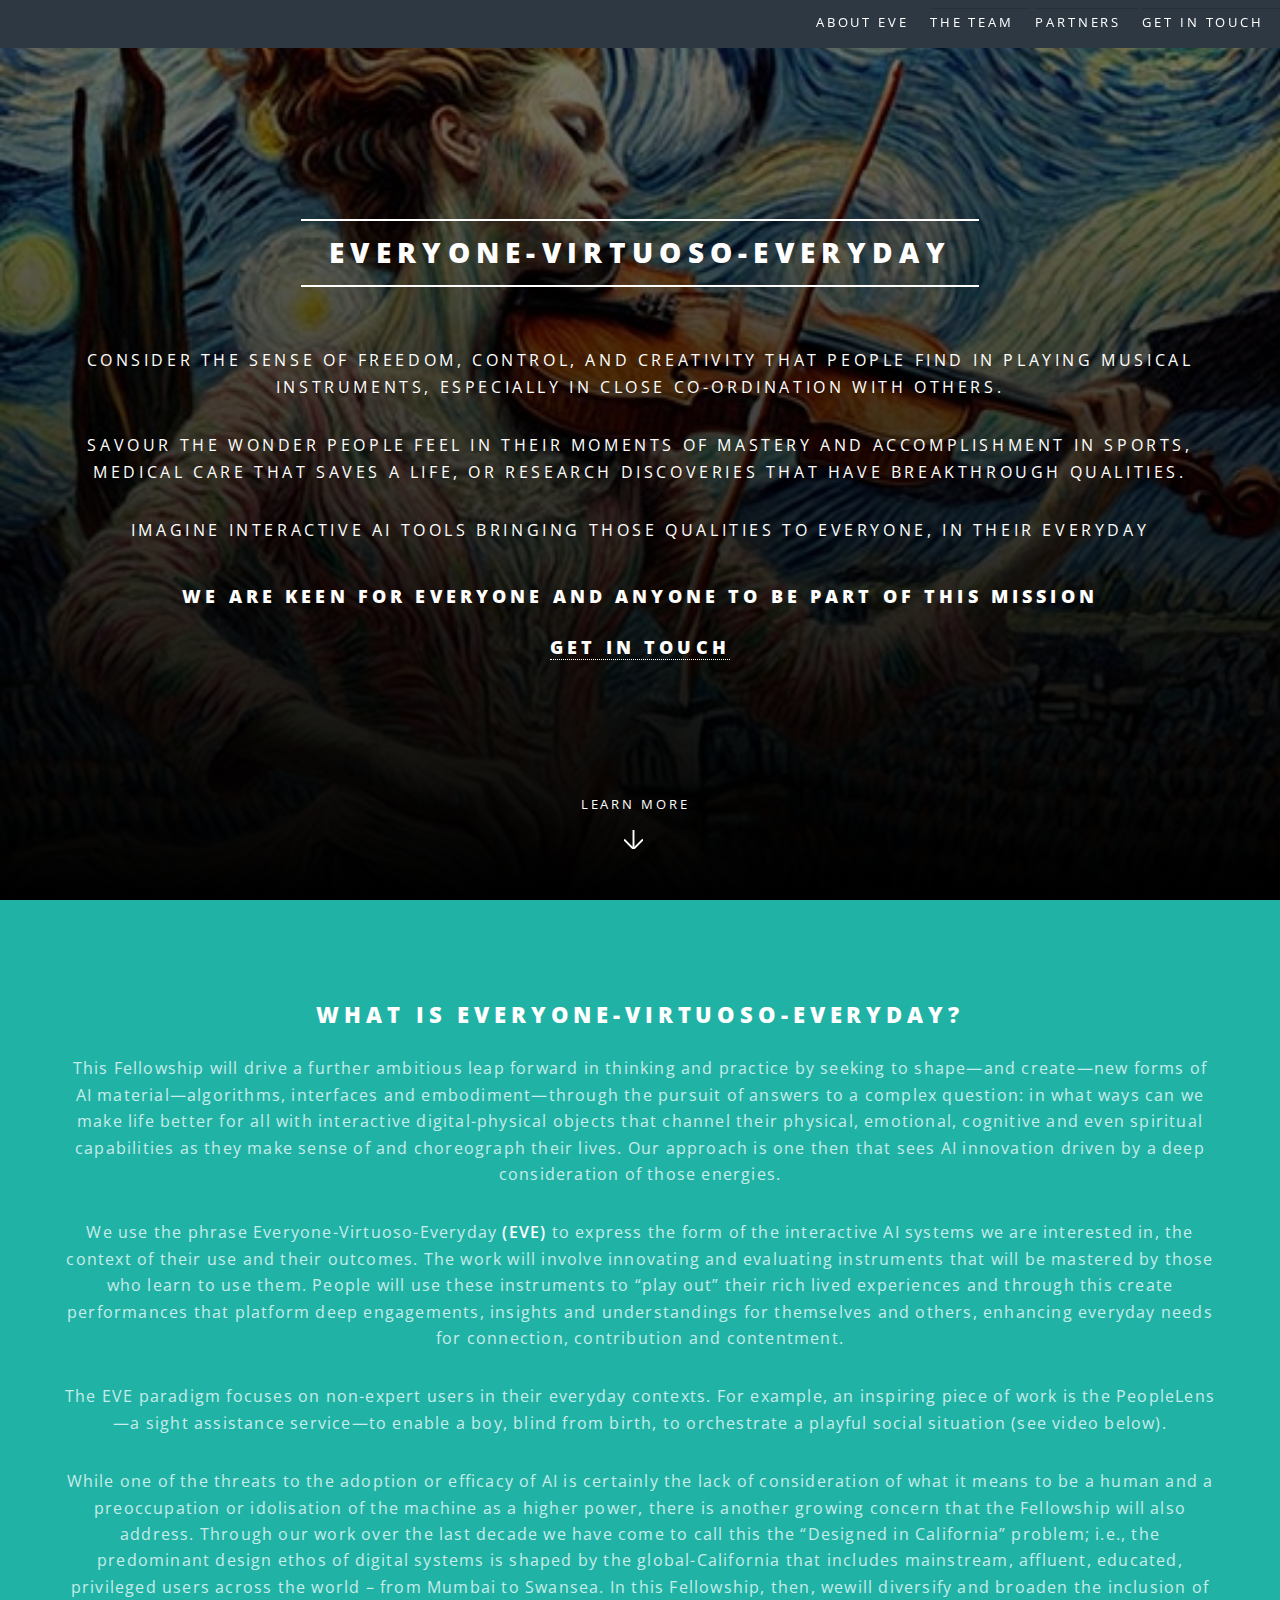
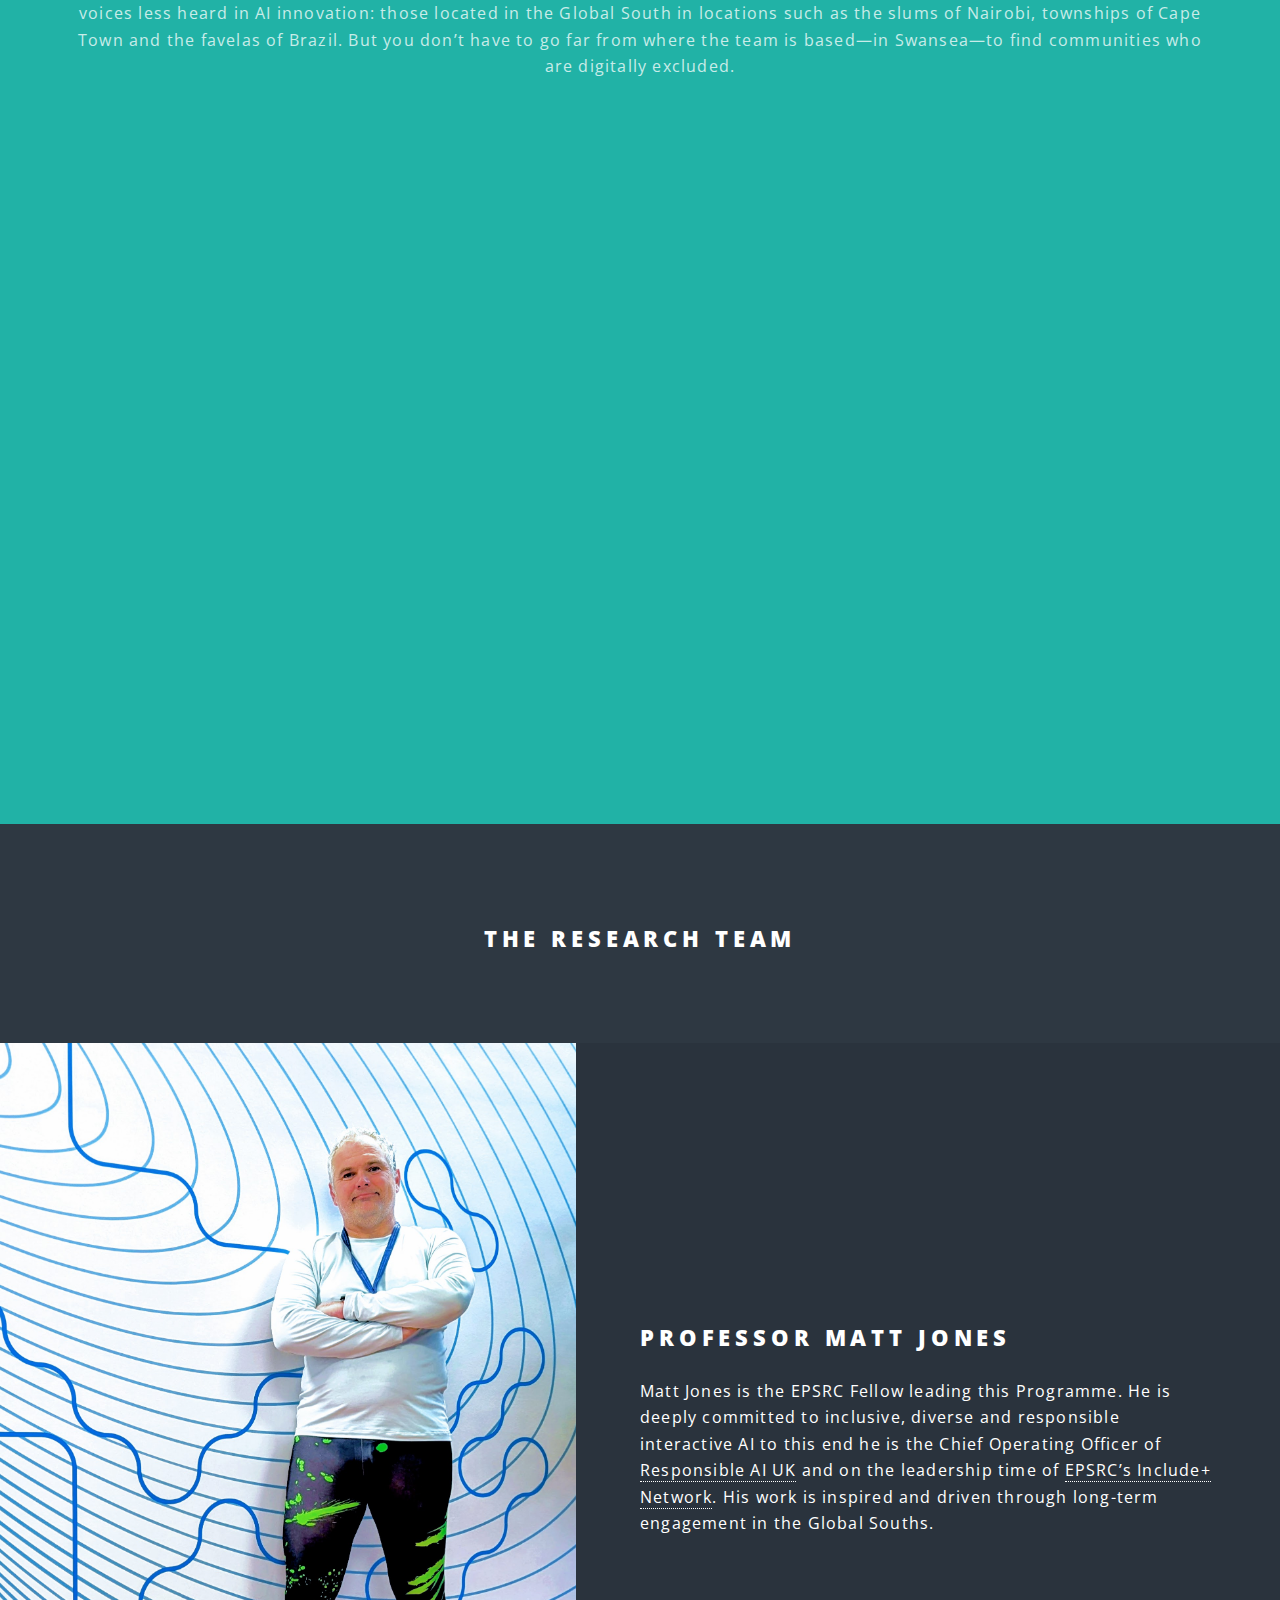
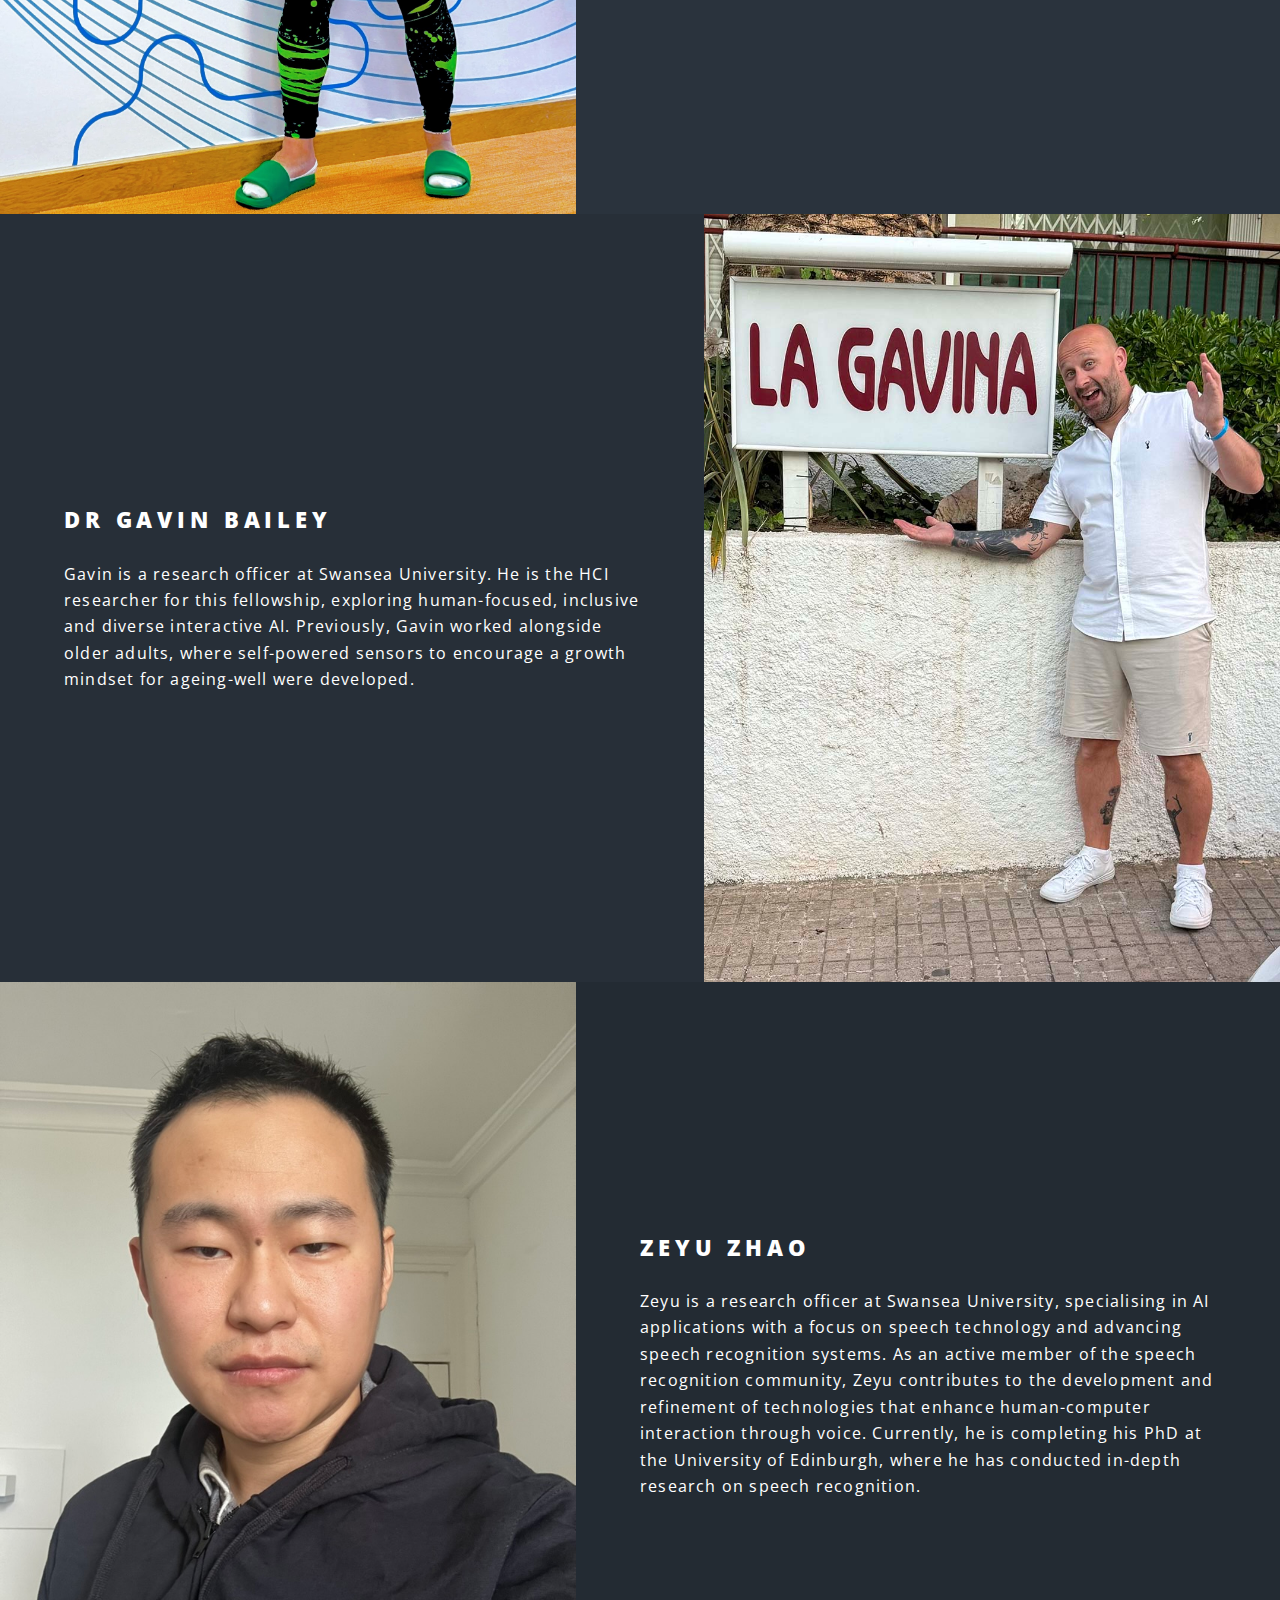
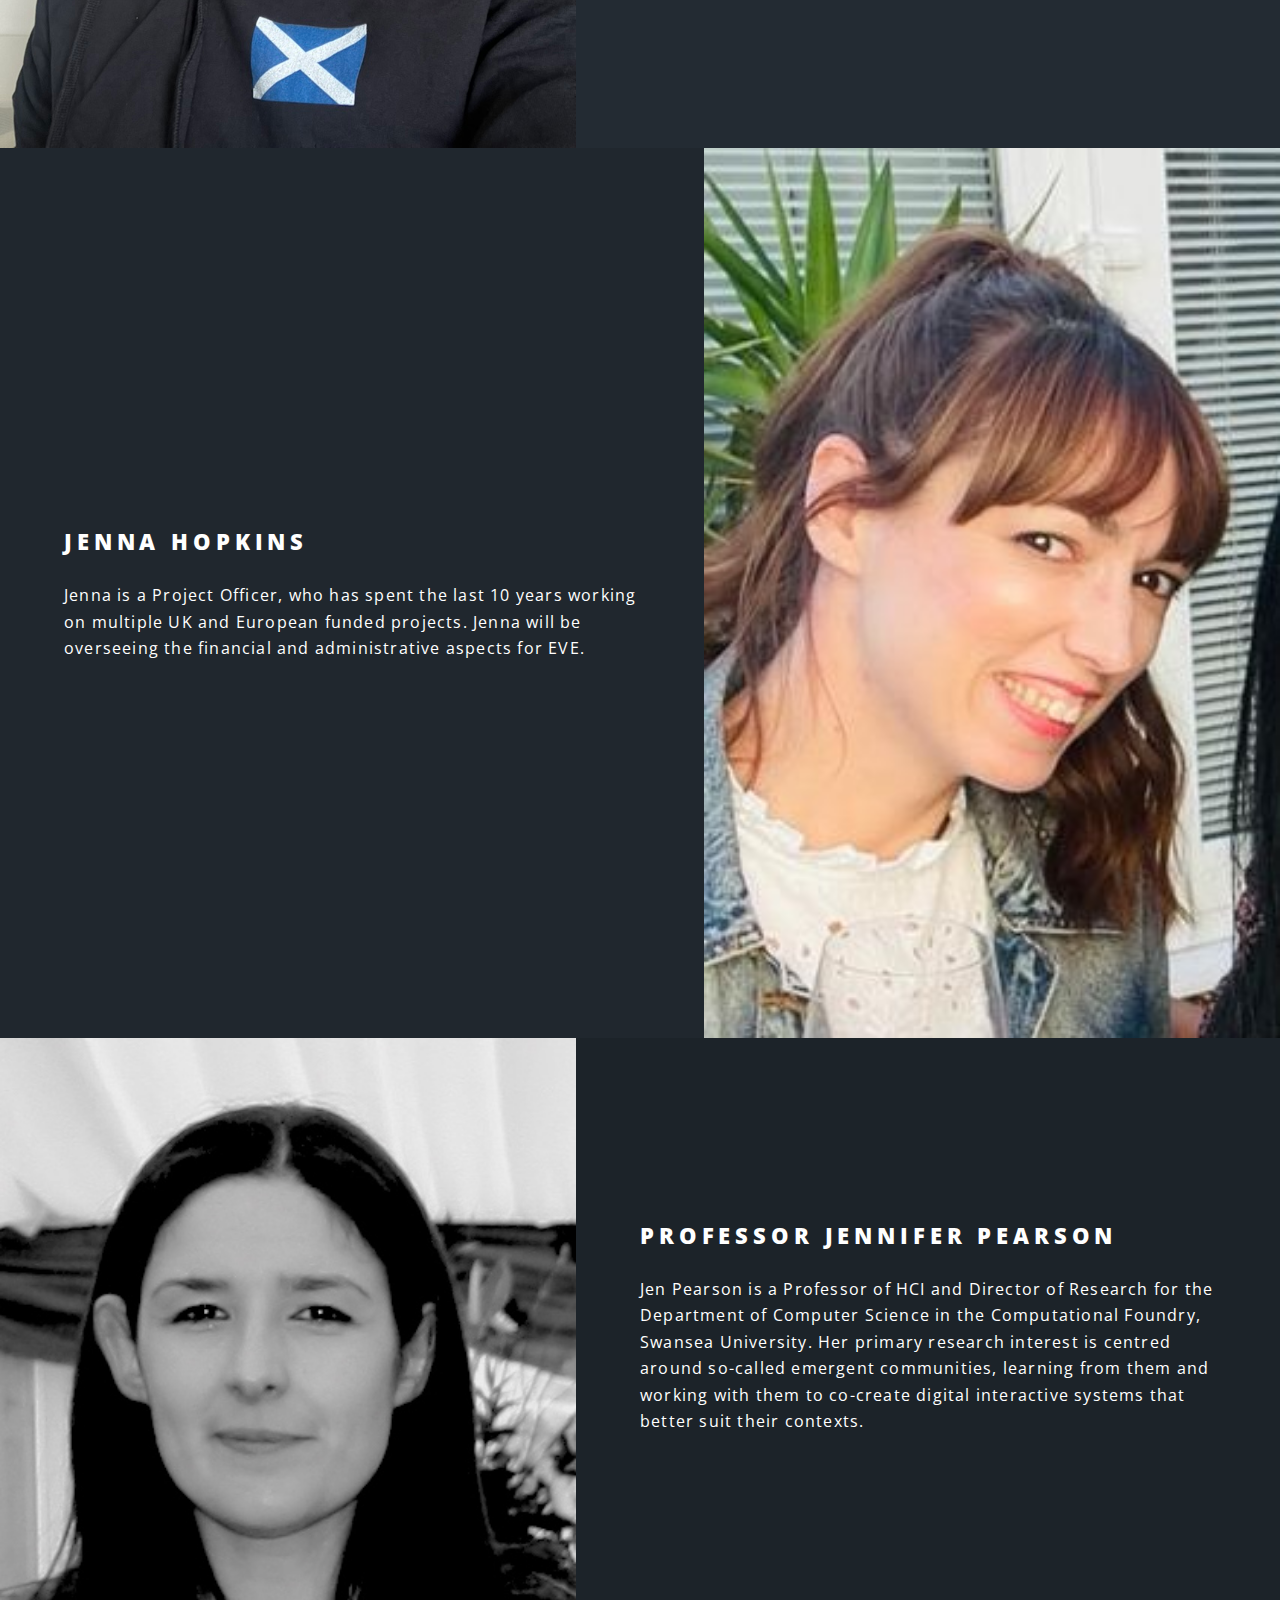
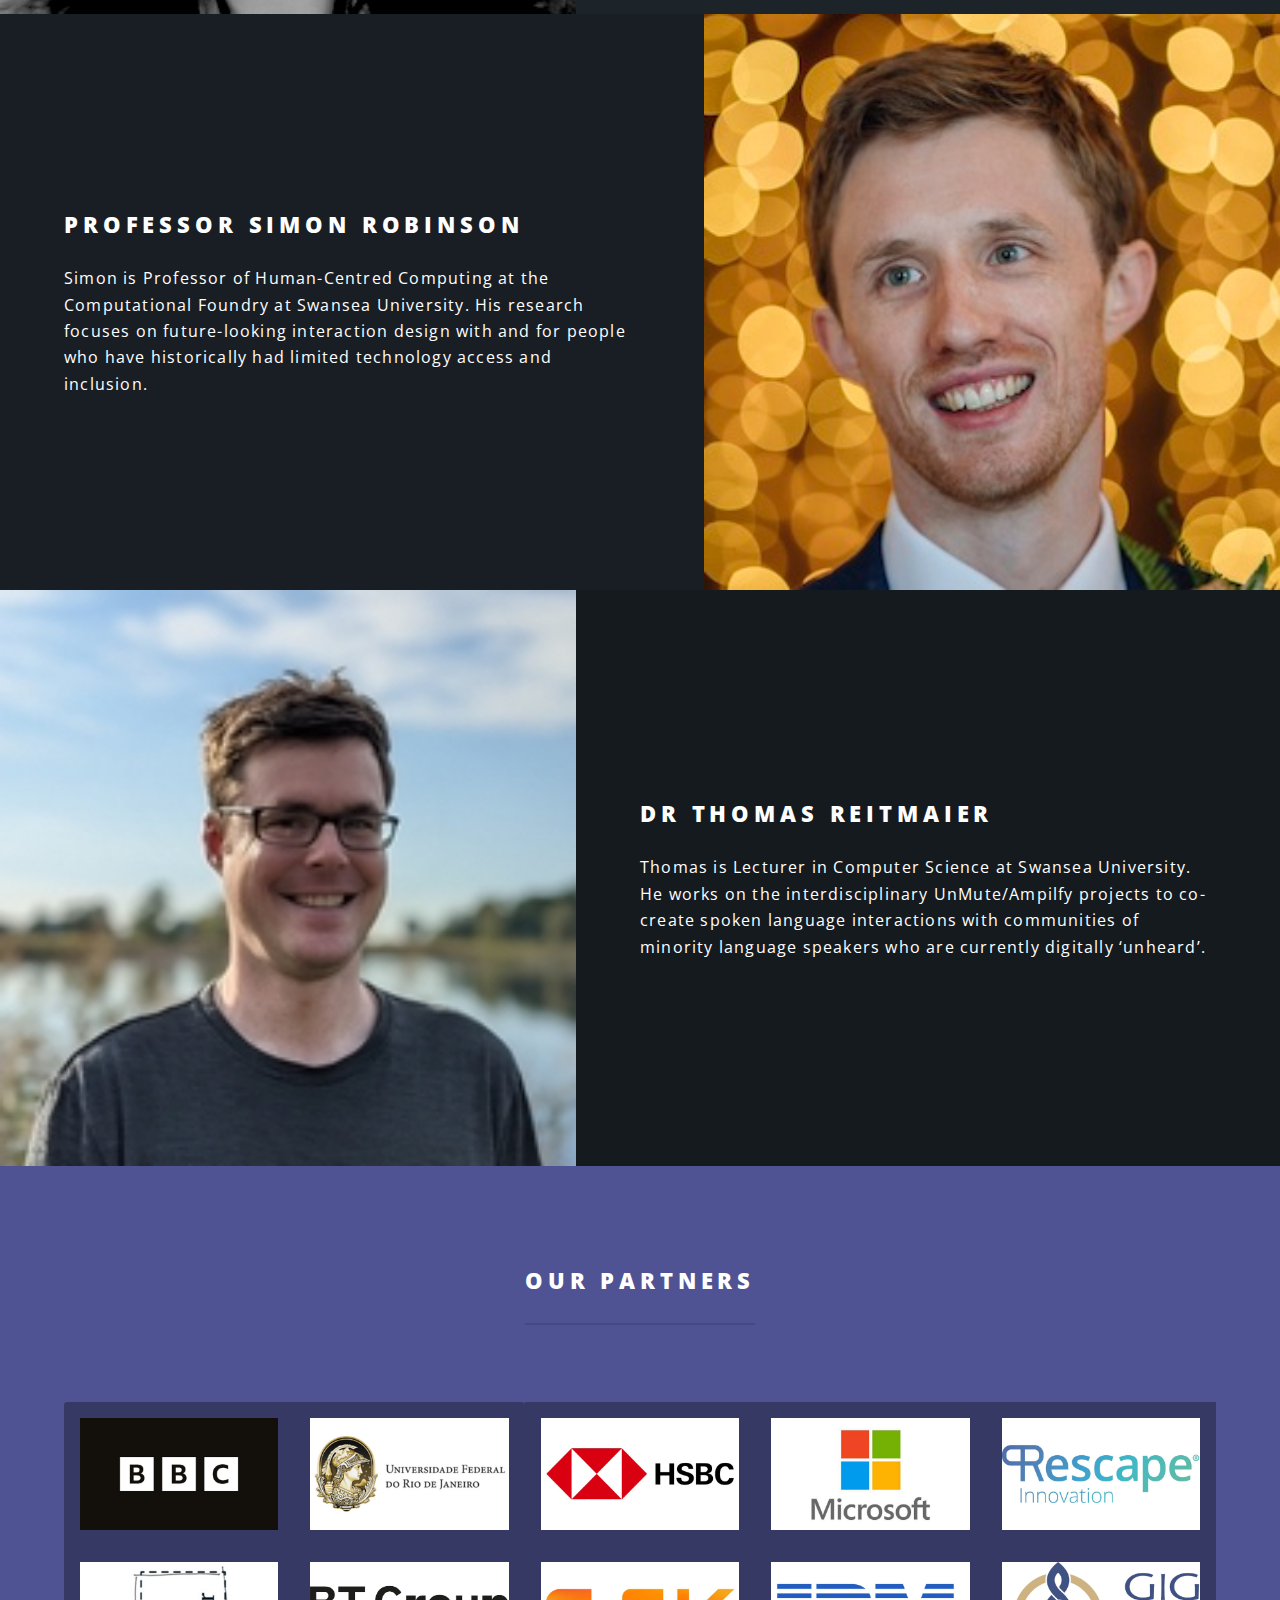
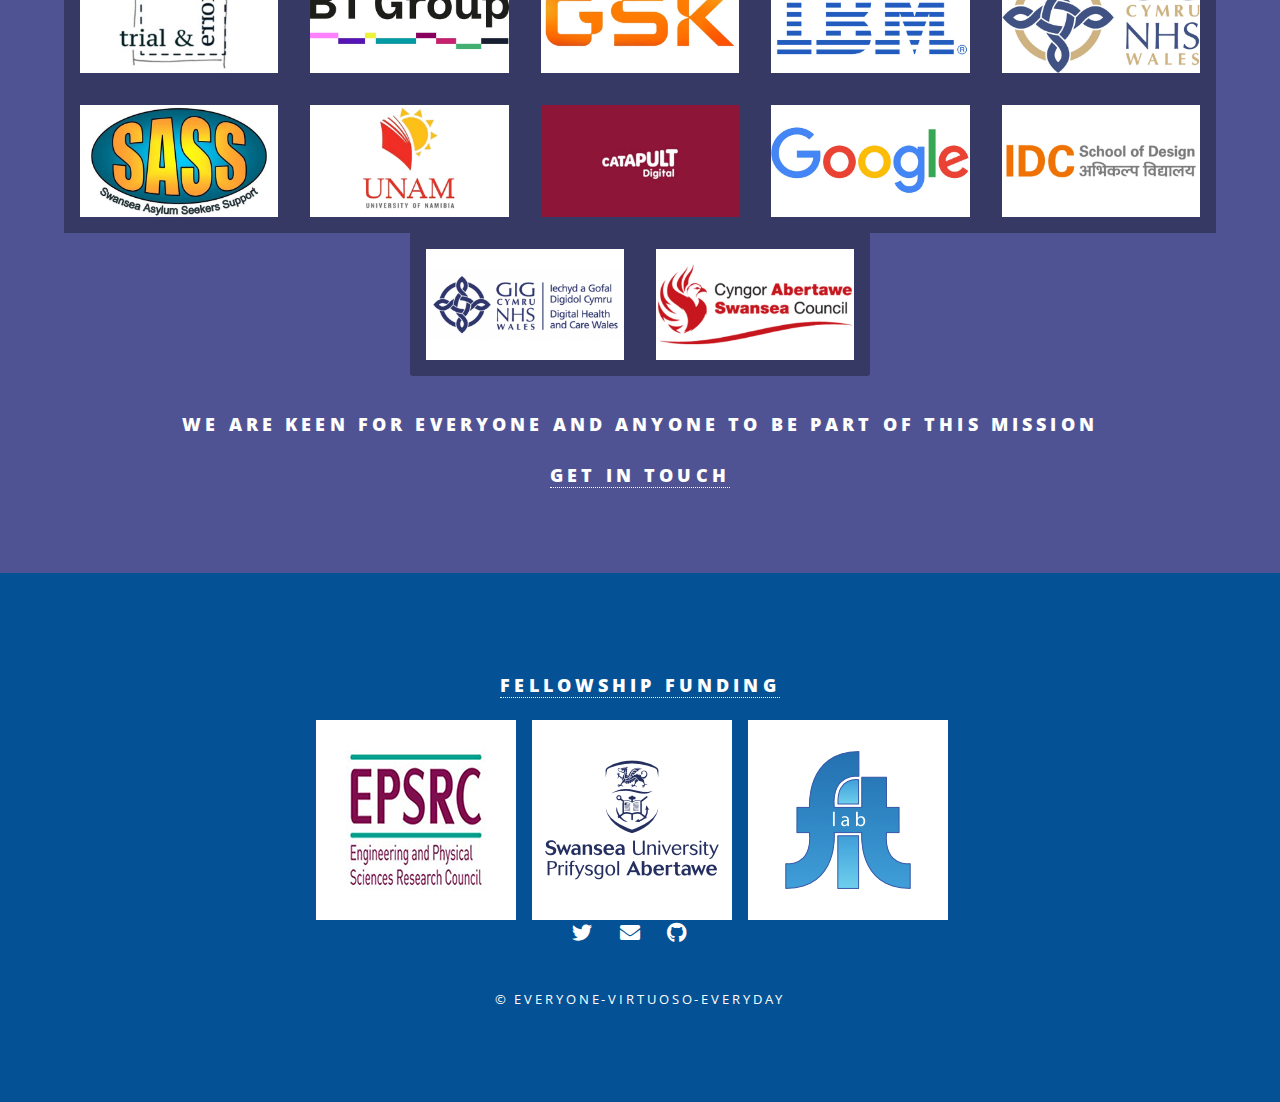
==== commit b28804fe: "update banner" ====
--- a/index0.html
+++ b/index0.html
@@ -43,12 +43,12 @@
 						
 						<div class="inner" >
 							<h2>Everyone-Virtuoso-Everyday</h2>
-							<p>Consider the sense of freedom, control, and creativity that people find in playing musical instruments, especially in close co-ordination with others.<br><br> 
-									Savour the wonder people feel in their moments of mastery and accomplishment in sports, medical care that saves a life, or research discoveries that have breakthrough qualities.
-									<br><br> Imagine interactive AI tools bringing those qualities to everyone, in their everyday</p>
+							<p style="margin-top: 2em">Consider the sense of freedom, control, and creativity that people find in playing musical instruments, especially in close co-ordination with others.</p>
+							<p style="margin-top: 2em">Savour the wonder people feel in their moments of mastery and accomplishment in sports, medical care that saves a life, or research discoveries that have breakthrough qualities.</p>
+							<p style="margin-top: 2em">Imagine interactive AI tools bringing those qualities to everyone, in their everyday</p>
 							
-							<h3 style="margin-top: 5em">We are keen for everyone and anyone to be part of this mission</h3>
-							<h3><a id="getInTouch" href="mailto:helloEVE@swansea.ac.uk">GET IN TOUCH</a></h3>
+							<h3 style="margin-top: 2em">We are keen for everyone and anyone to be part of this mission</h3>
+							<h3><a href="mailto:helloEVE@swansea.ac.uk">GET IN TOUCH</a></h3>
 						</div>
 						
 						<a href="#Research" class="more scrolly">Learn More</a>
--- a/assets/css/main.css
+++ b/assets/css/main.css
@@ -3724,8 +3724,8 @@
 		-ms-justify-content: center;
 		justify-content: center;
 		cursor: default;
-		height: 100vh !important;
-		min-height: 35em;
+/*		height: 100vh !important;*/
+		min-height: 100vh !important;
 		overflow: hidden;
 		position: relative;
 		text-align: center;
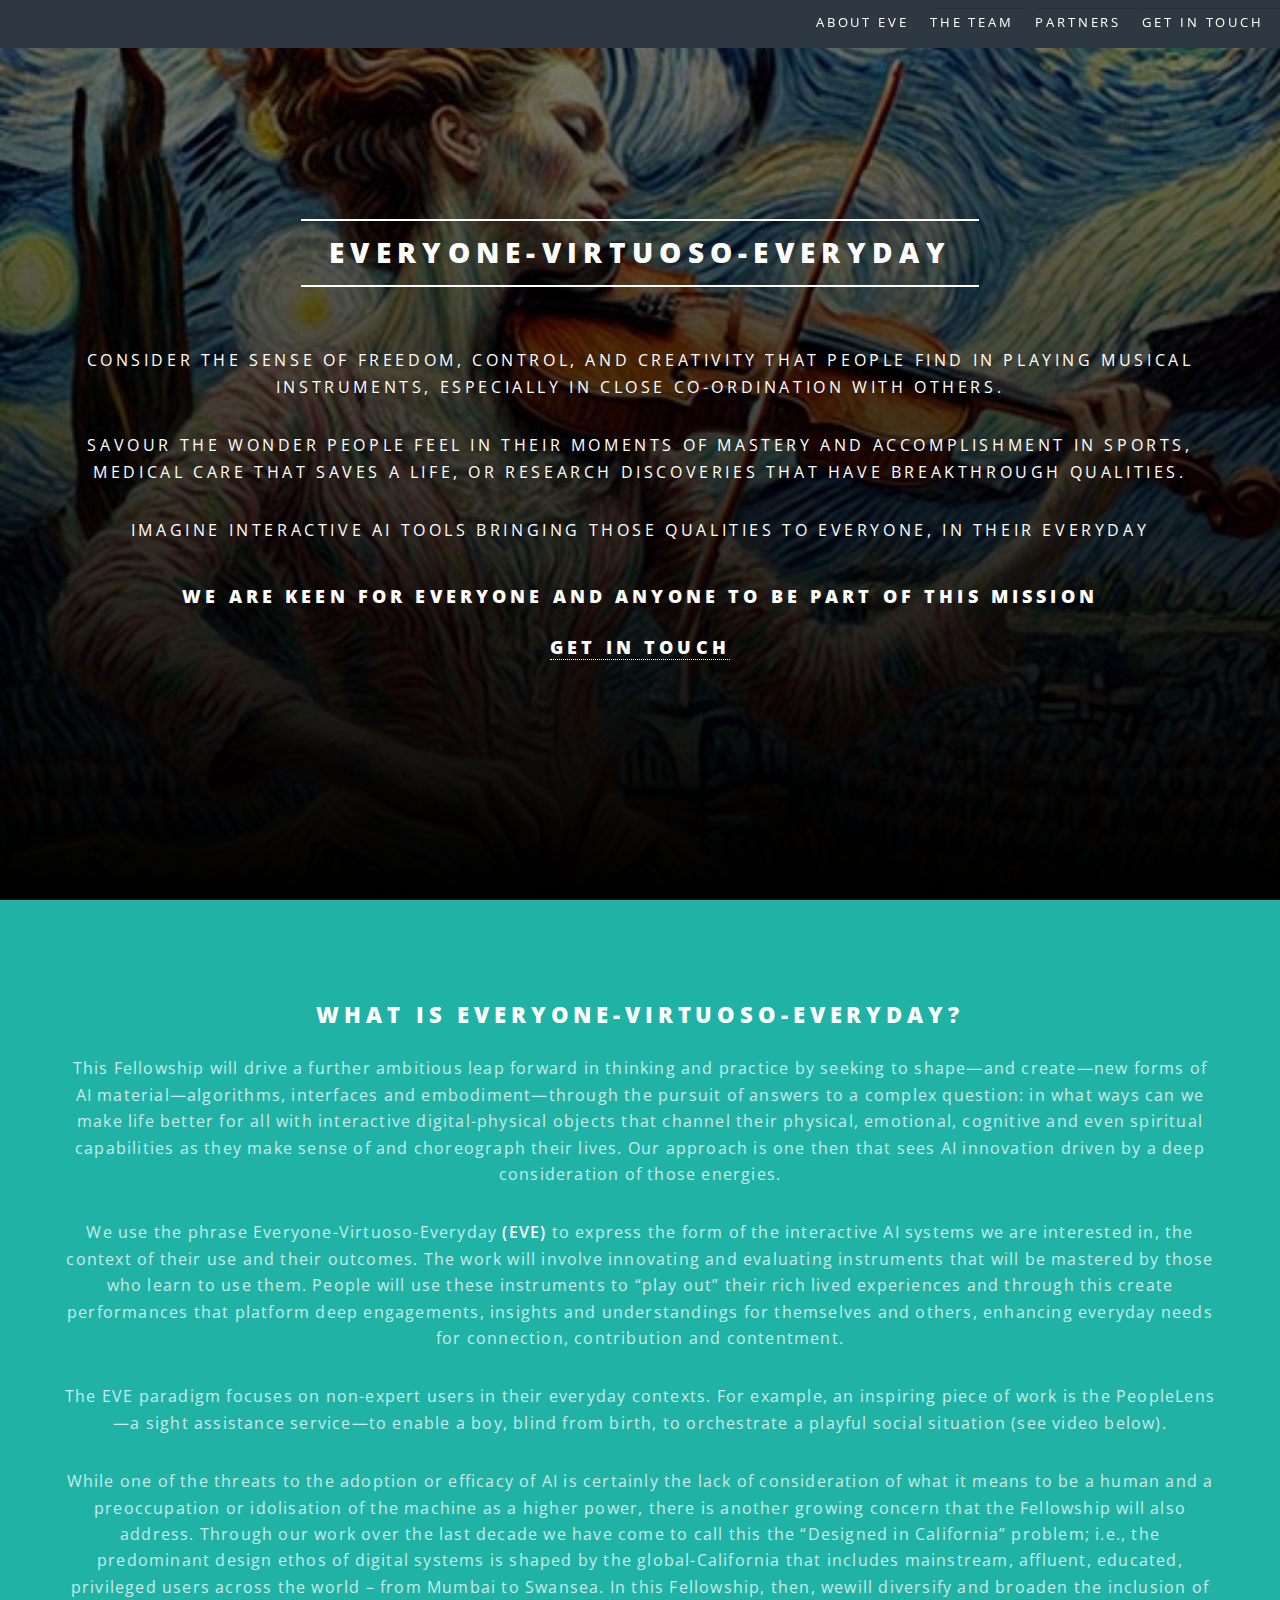
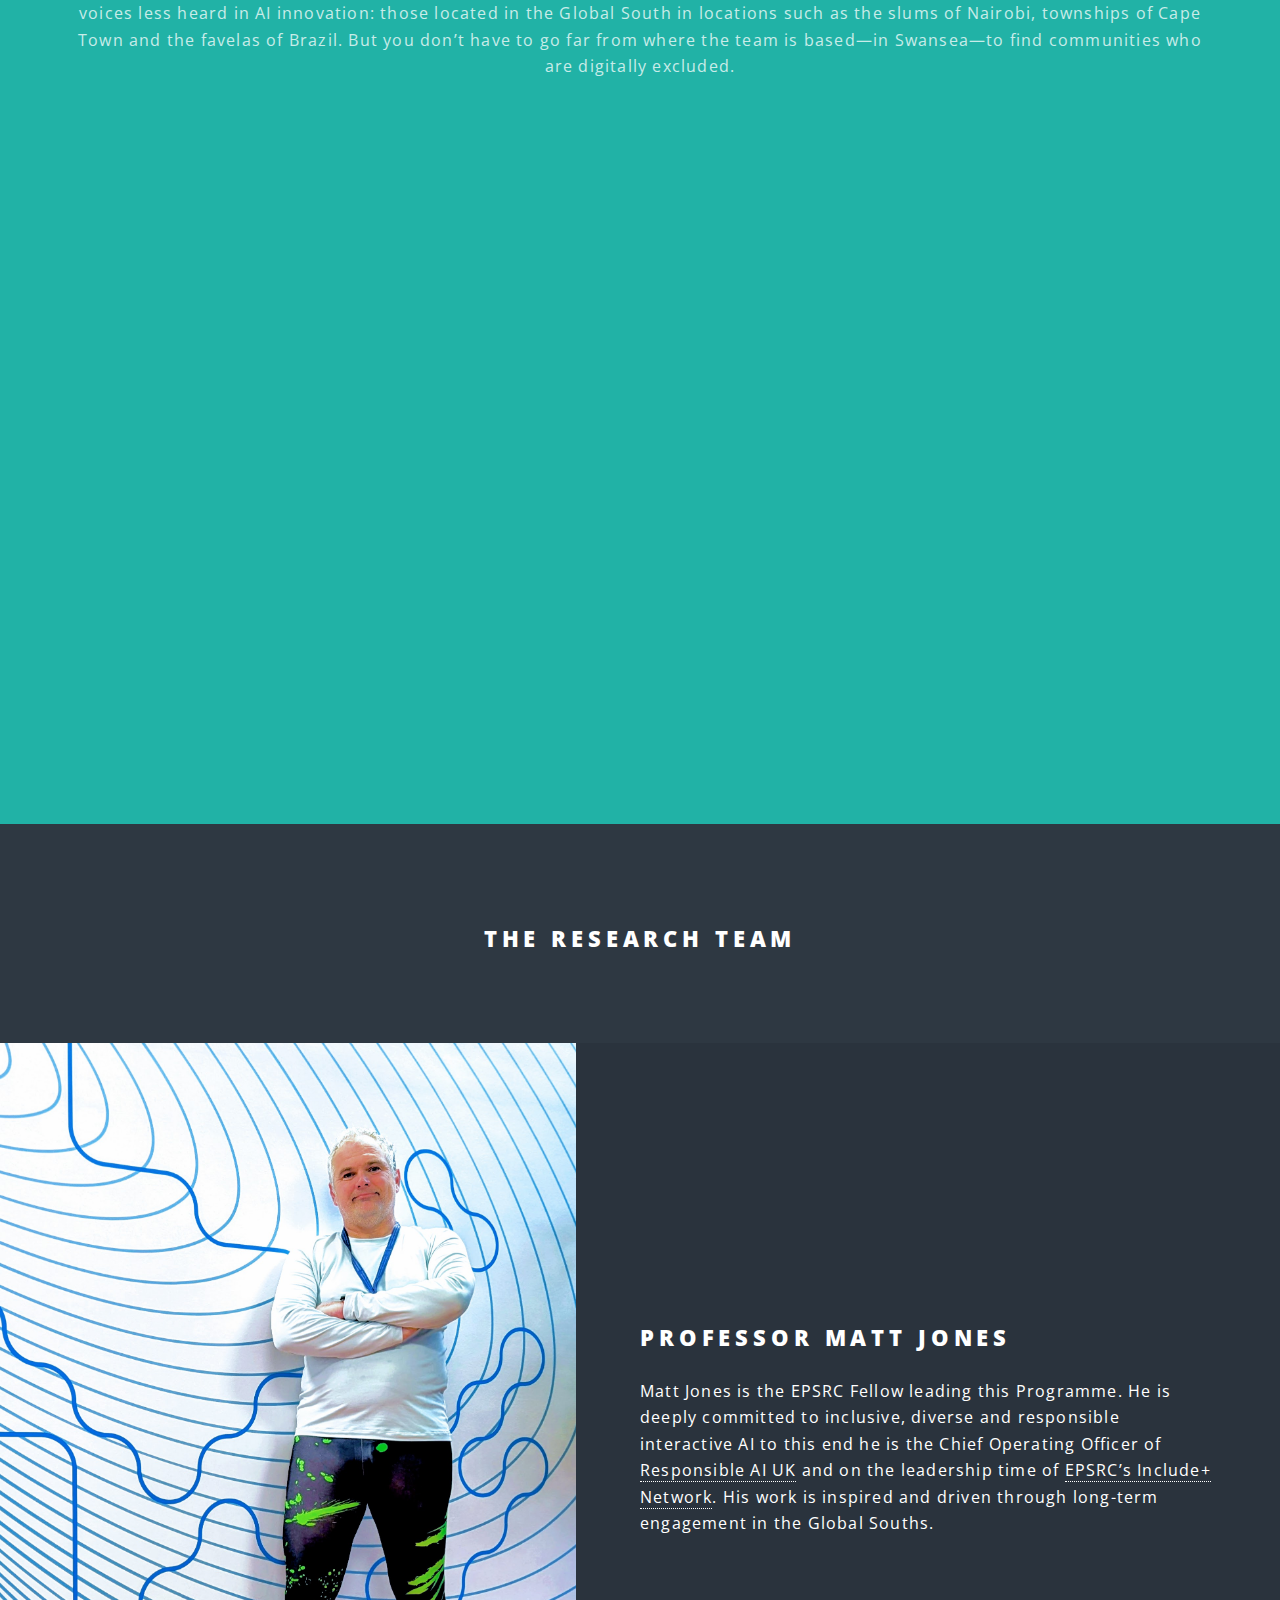
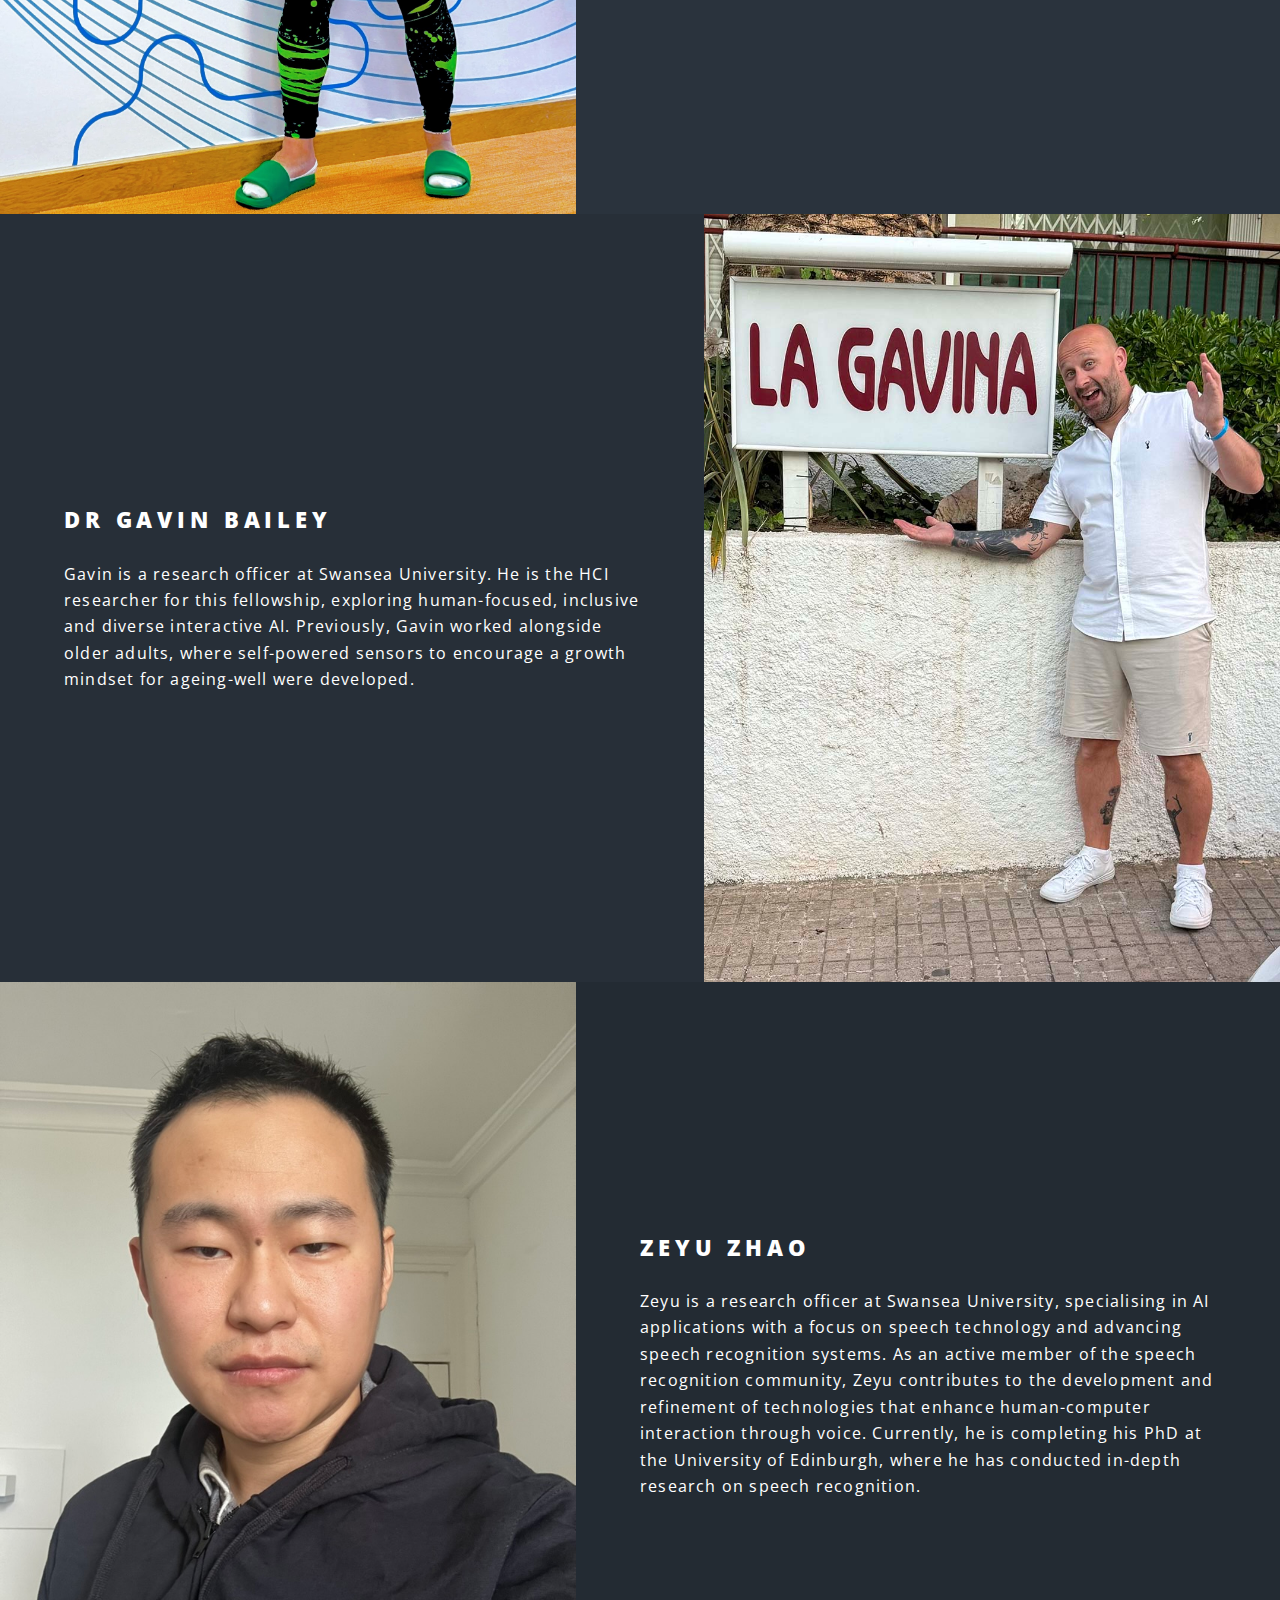
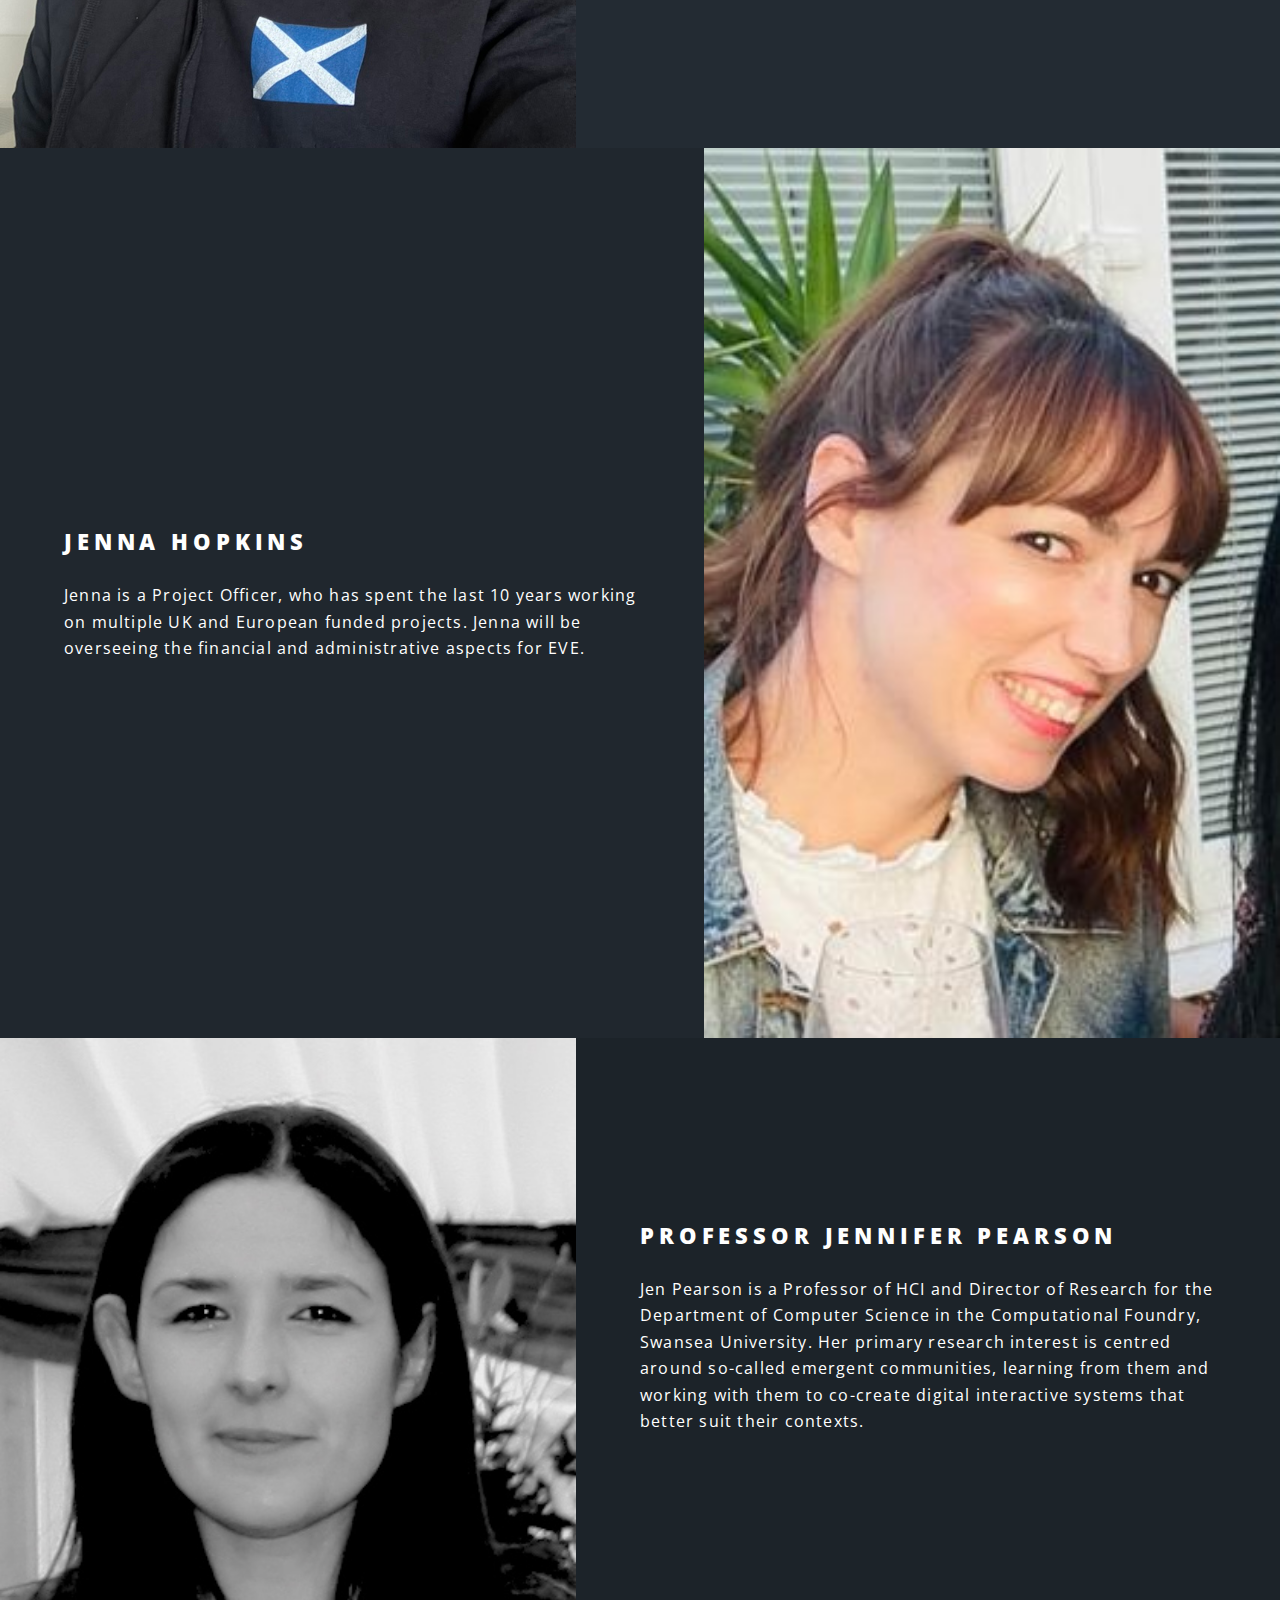
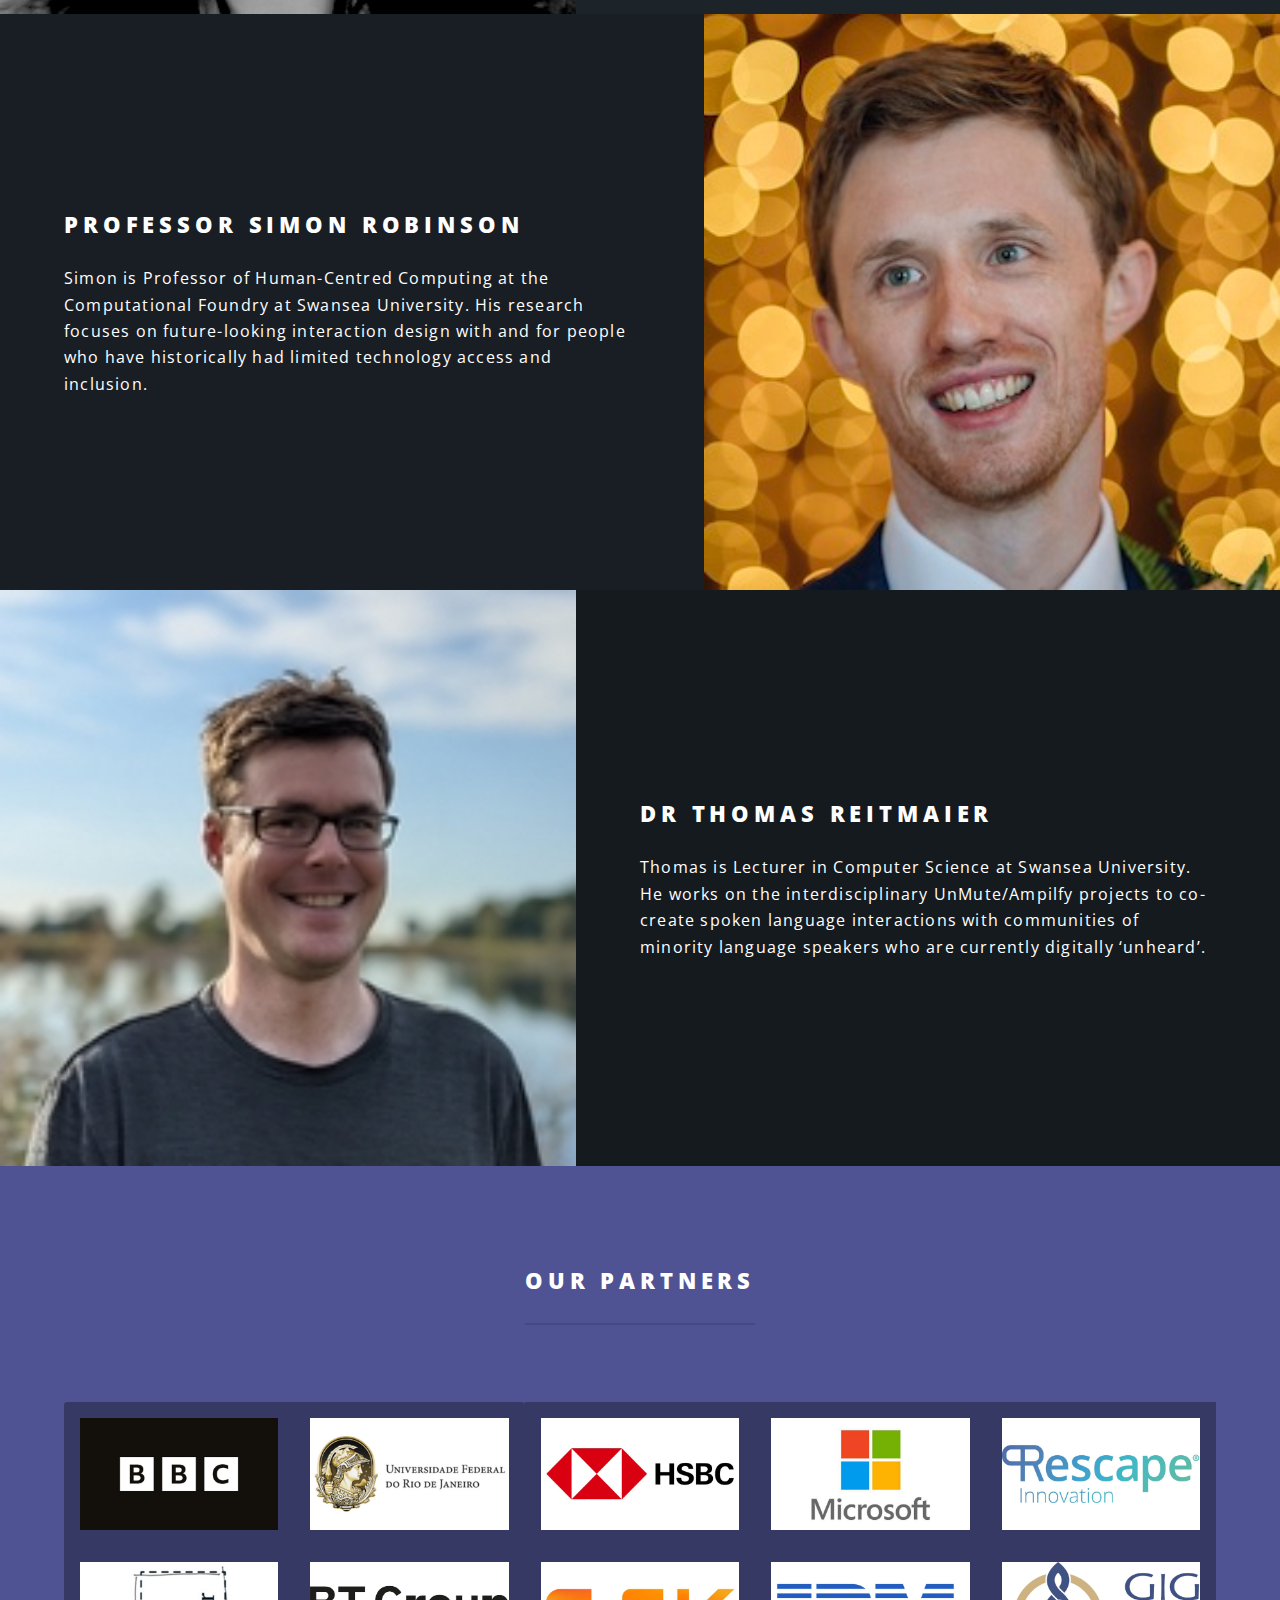
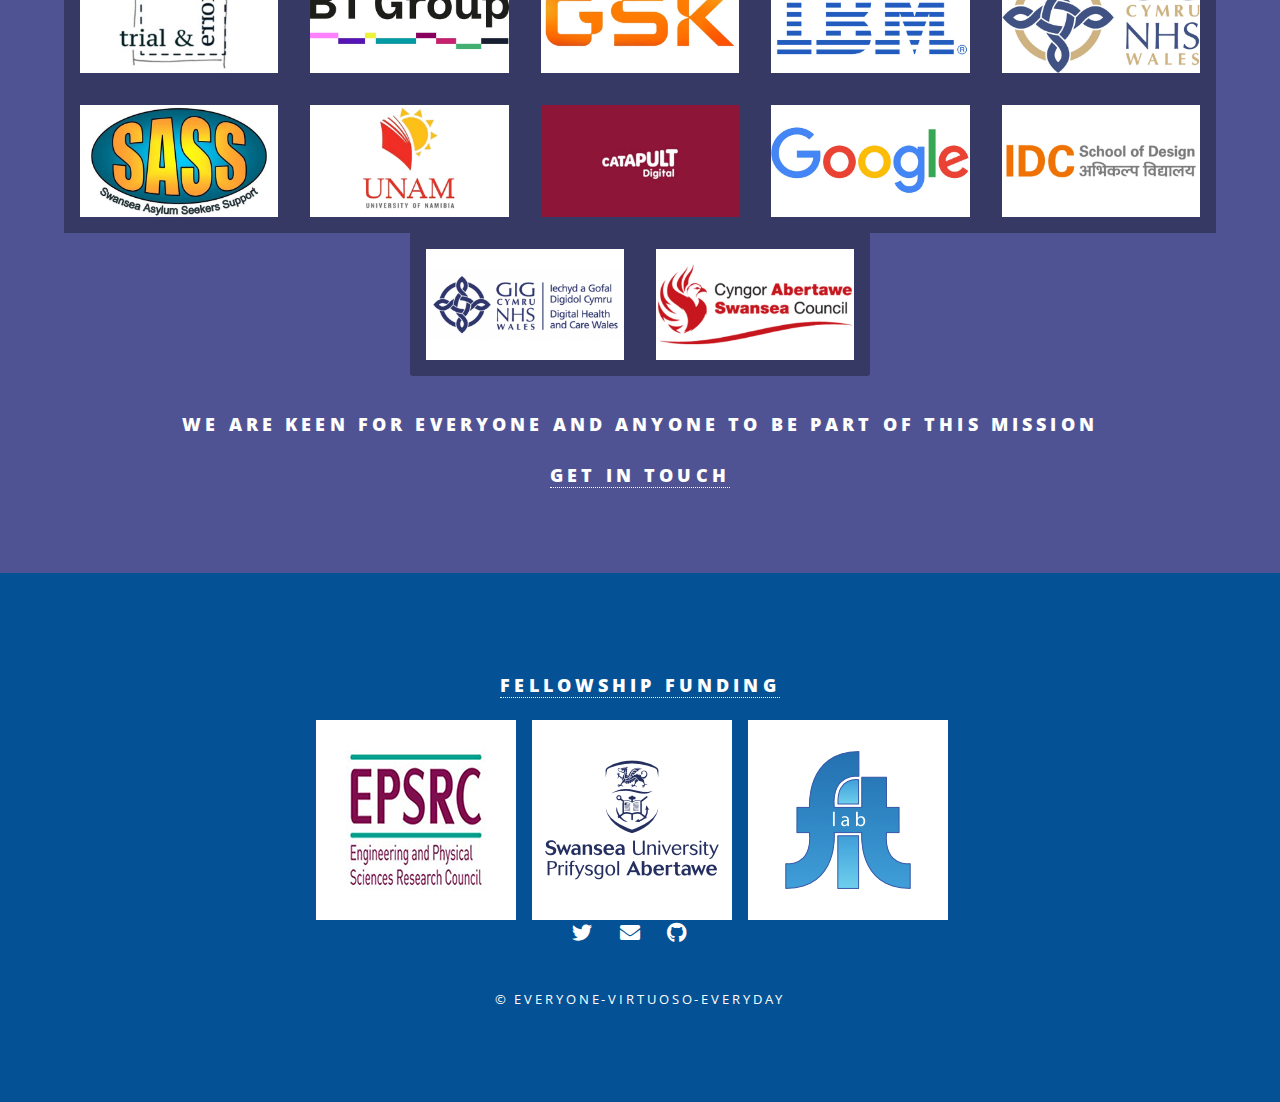
==== commit cdcbac99: "Update index0.html" ====
--- a/index0.html
+++ b/index0.html
@@ -51,7 +51,7 @@
 							<h3><a href="mailto:helloEVE@swansea.ac.uk">GET IN TOUCH</a></h3>
 						</div>
 						
-						<a href="#Research" class="more scrolly">Learn More</a>
+<!--						<a href="#Research" class="more scrolly">Learn More</a>-->
 					</section>
 
 				<!-- Research -->
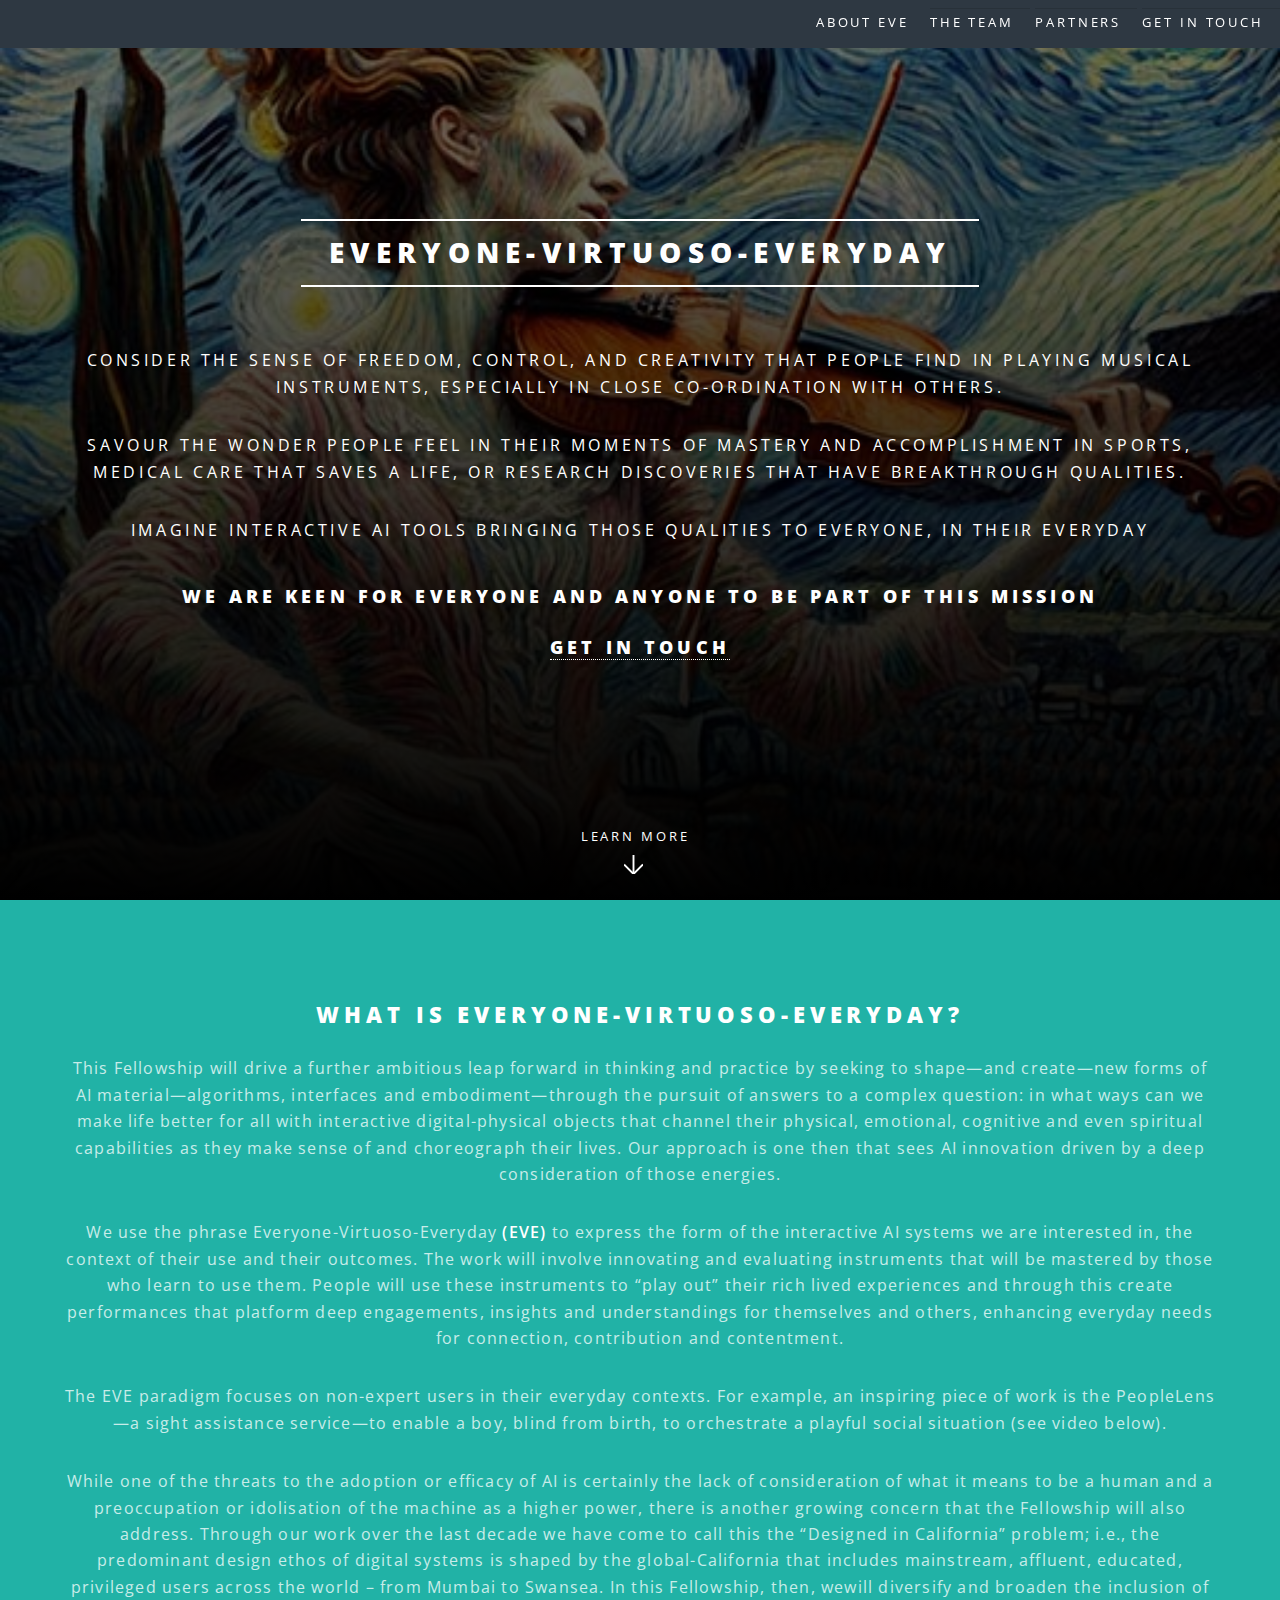
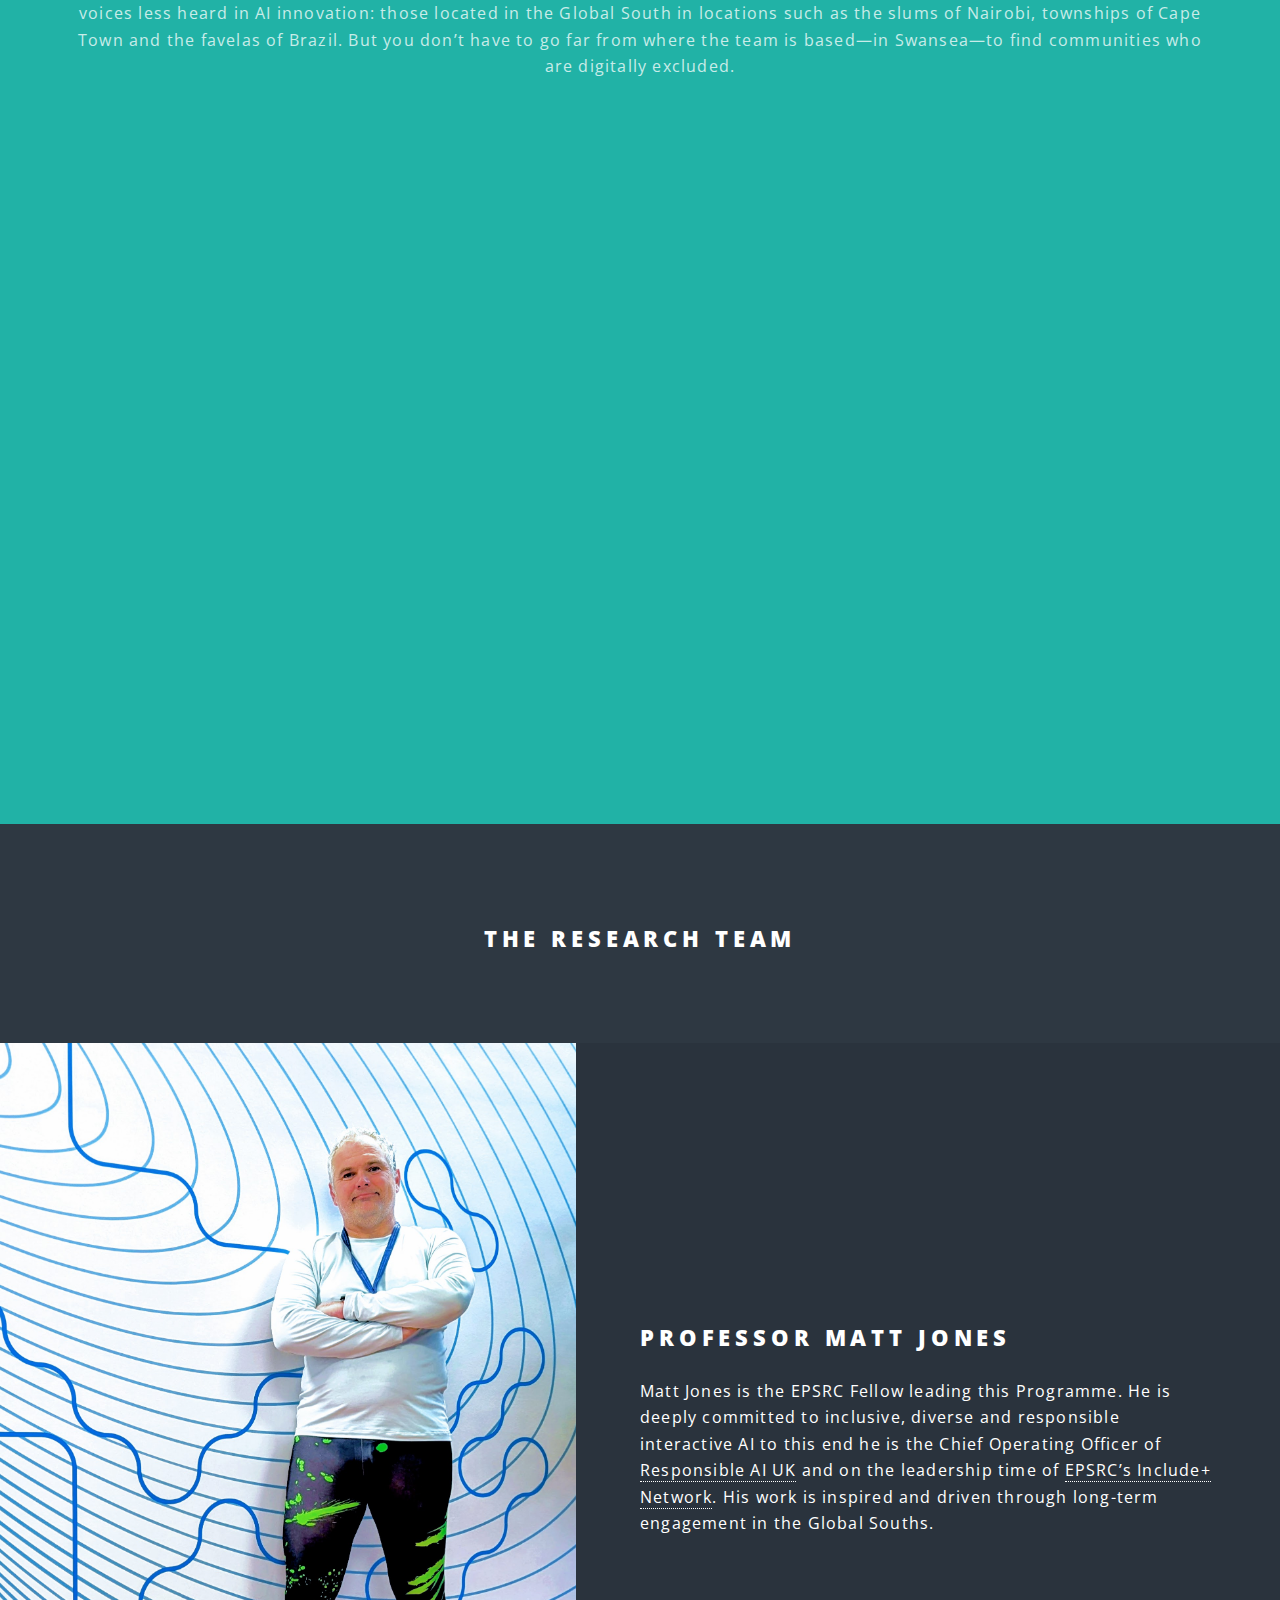
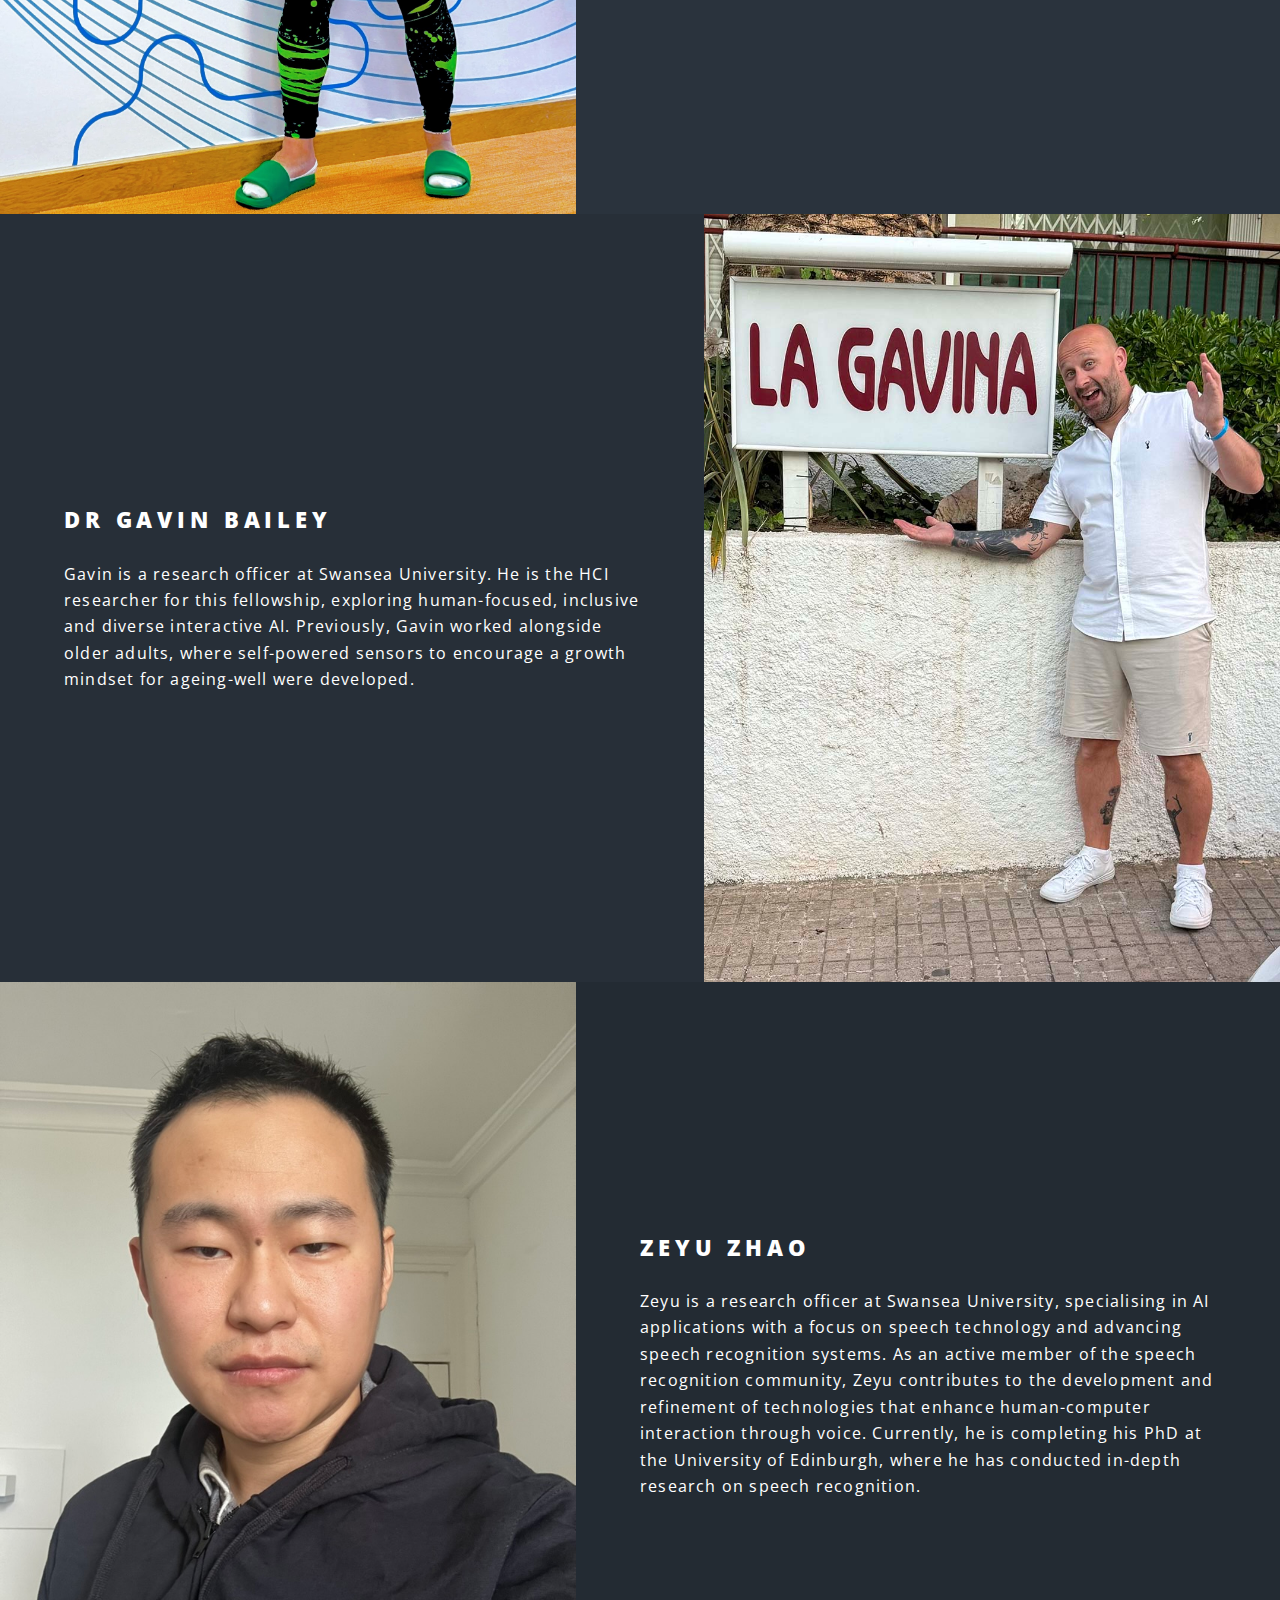
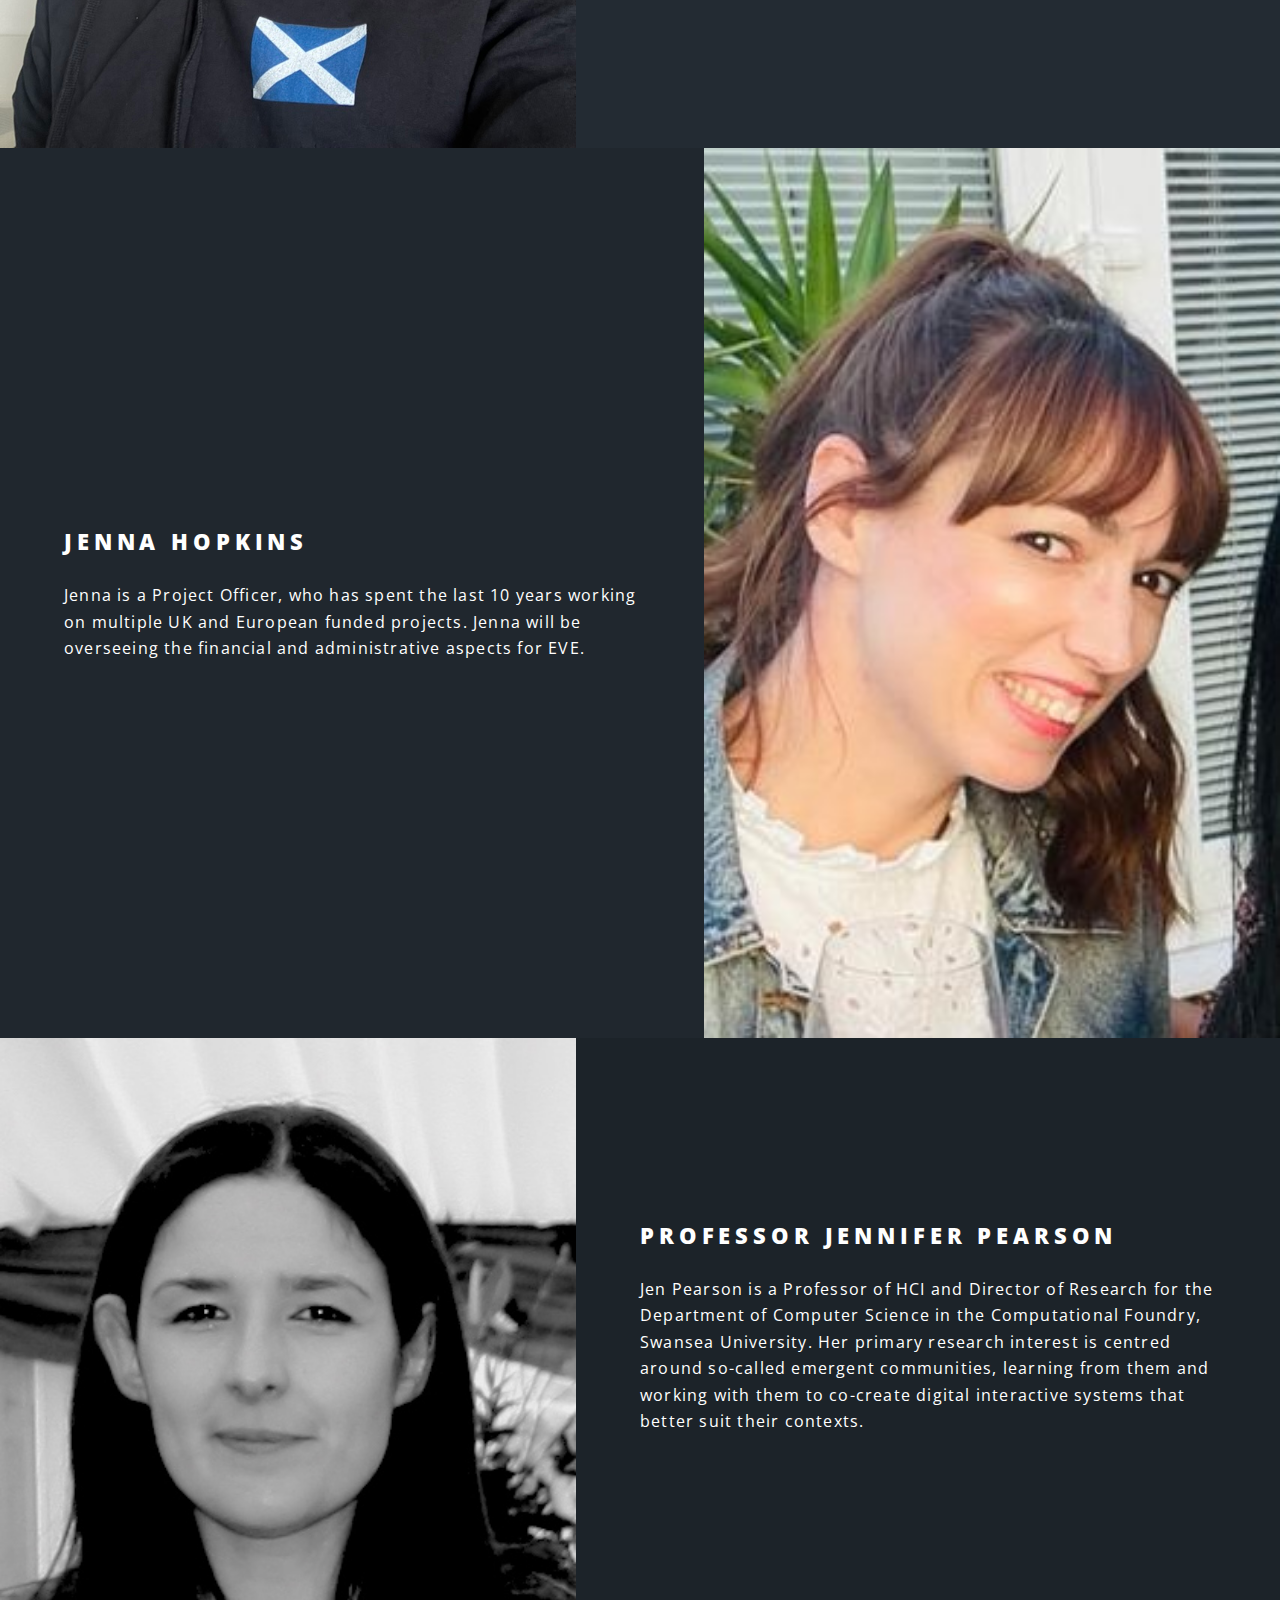
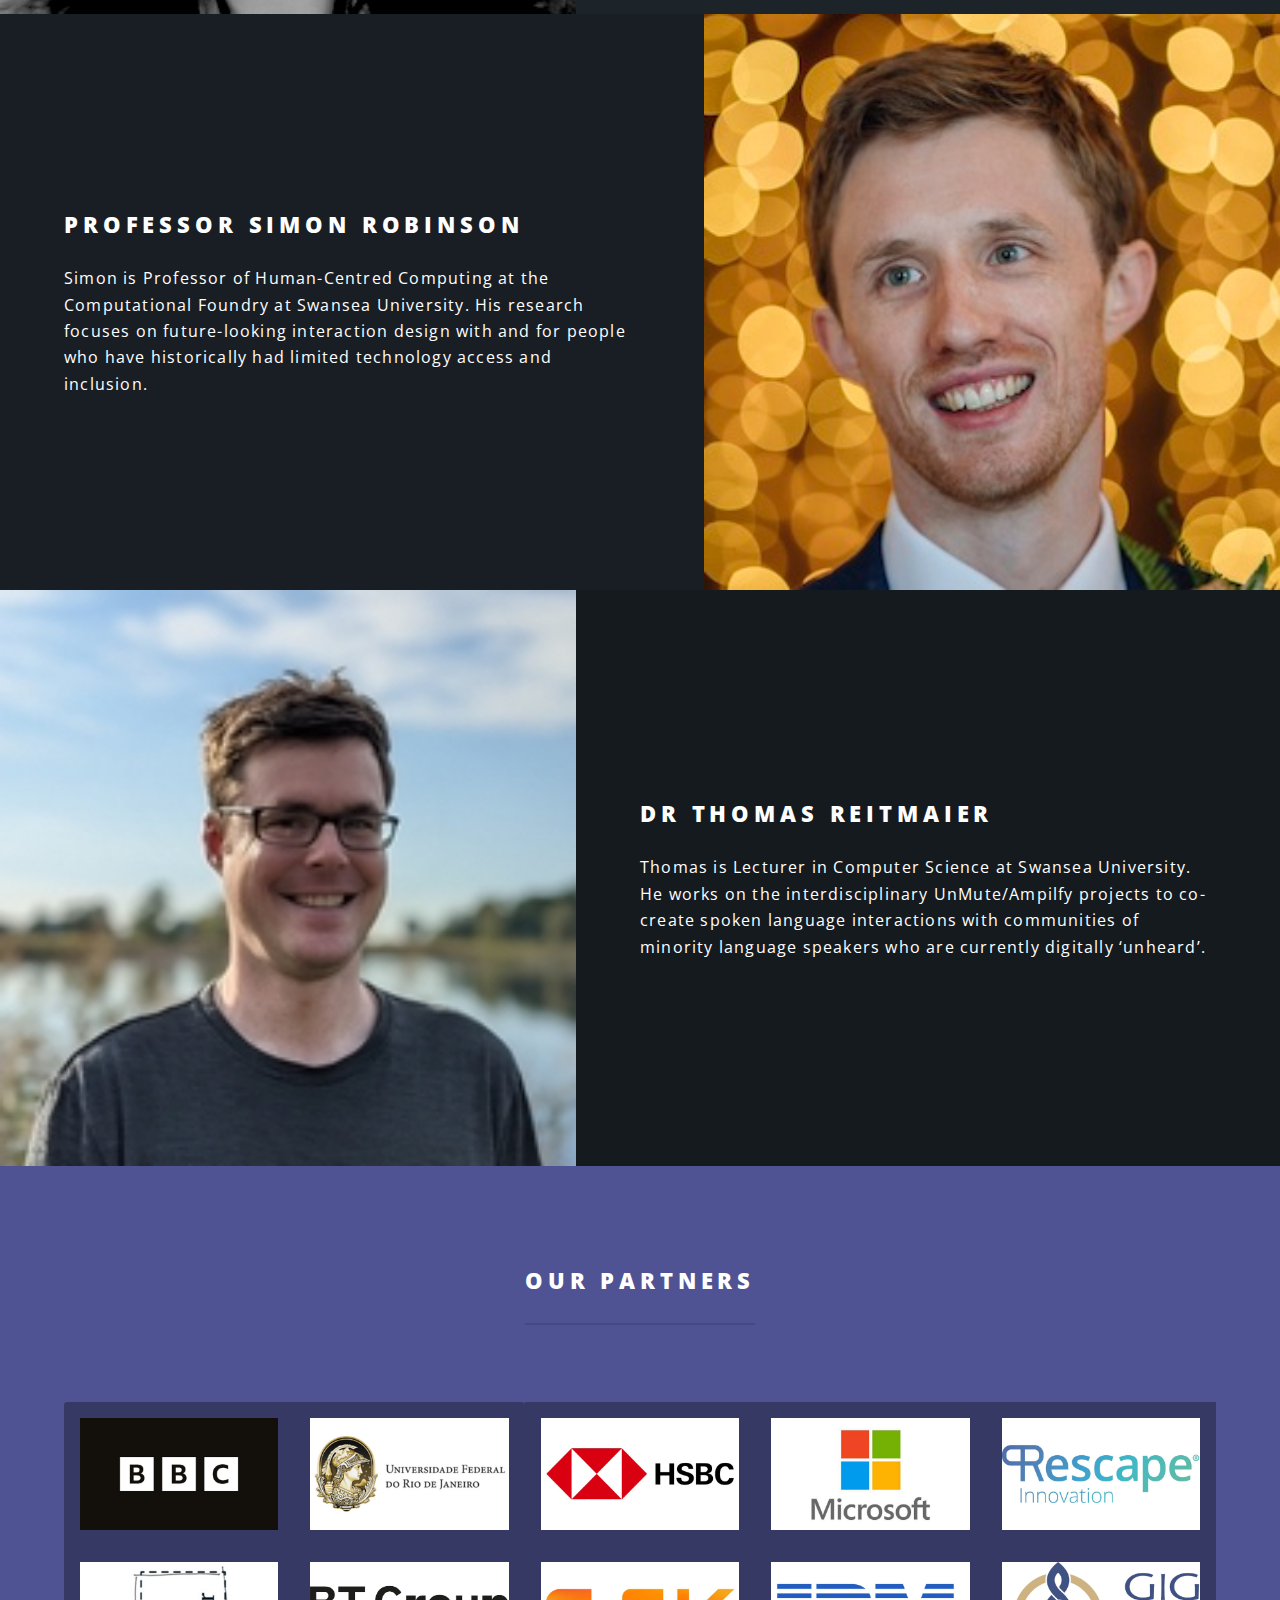
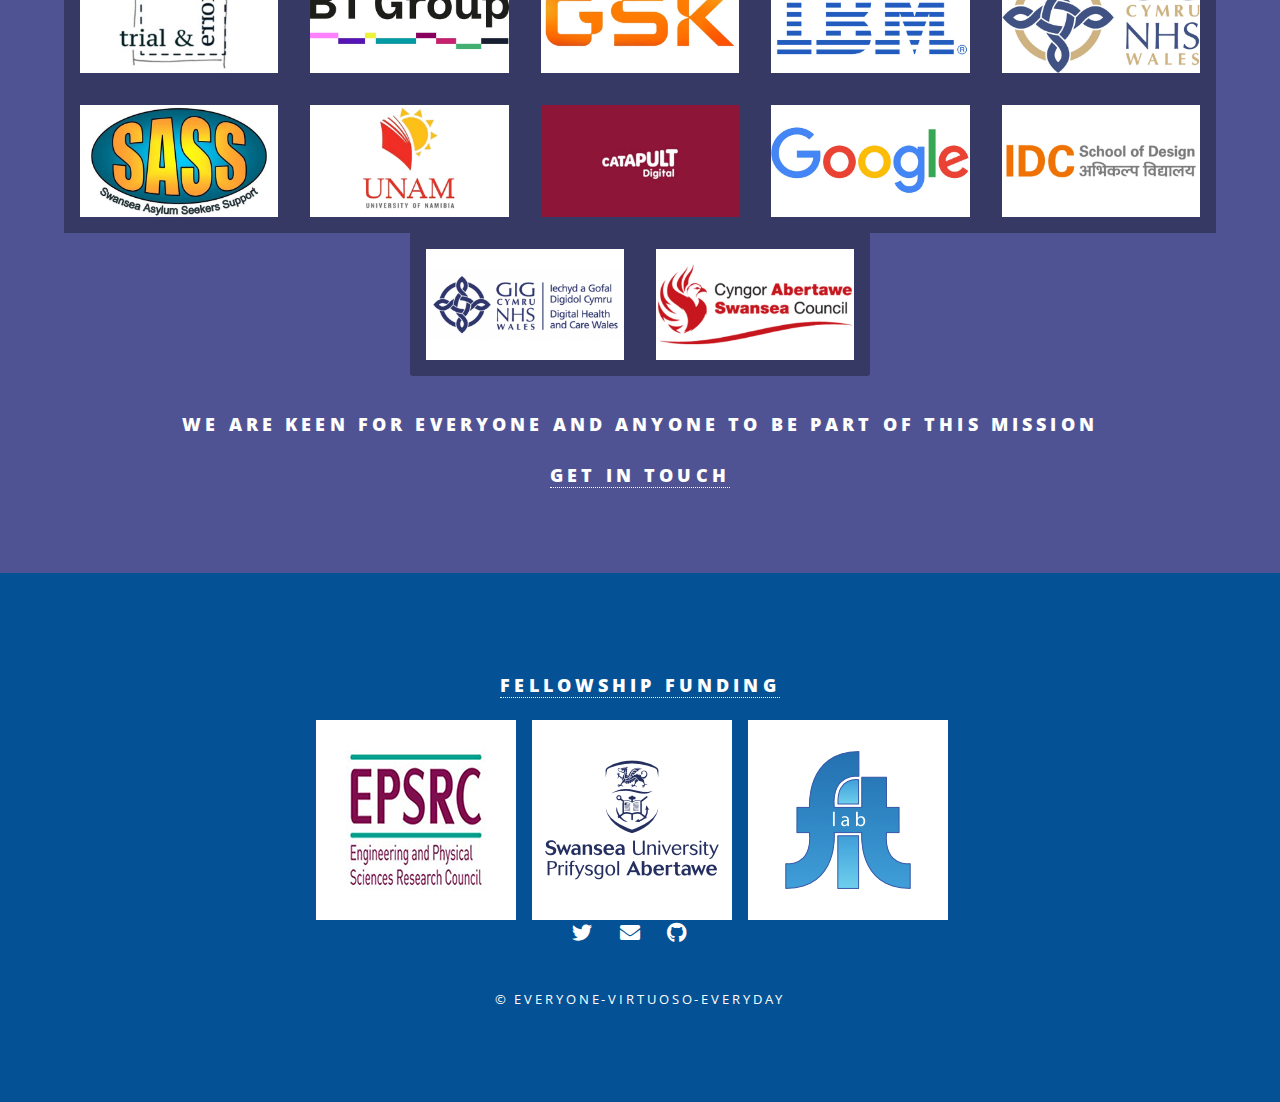
==== commit 20368439: "update scrolly" ====
--- a/index0.html
+++ b/index0.html
@@ -51,7 +51,7 @@
 							<h3><a href="mailto:helloEVE@swansea.ac.uk">GET IN TOUCH</a></h3>
 						</div>
 						
-<!--						<a href="#Research" class="more scrolly">Learn More</a>-->
+						<a href="#Research" class="more scrolly">Learn More</a>
 					</section>
 
 				<!-- Research -->
--- a/assets/css/main.css
+++ b/assets/css/main.css
@@ -3803,7 +3803,7 @@
 			bottom: 0;
 			color: inherit;
 			font-size: 0.8em;
-			height: 8.5em;
+			height: 6em;
 			left: 50%;
 			letter-spacing: 0.225em;
 			margin-left: -8.5em;
@@ -3822,7 +3822,7 @@
 				background-position: center;
 				background-repeat: no-repeat;
 				background-size: contain;
-				bottom: 4em;
+				bottom: 2em;
 				content: '';
 				display: block;
 				height: 1.5em;
@@ -3853,12 +3853,12 @@
 			opacity: 0;
 		}
 
-		@media screen and (max-width: 736px) {
+		@media screen and (max-width: 936px) {
 
 			#banner {
 				padding: 7em 3em 5em 3em ;
 				height: auto;
-				min-height: 0;
+				min-height: 100vh;
 			}
 
 				#banner h2 {
@@ -3870,6 +3870,9 @@
 				}
 
 				#banner .more {
+					display: none;
+				}
+				#banner .more:after {
 					display: none;
 				}
 
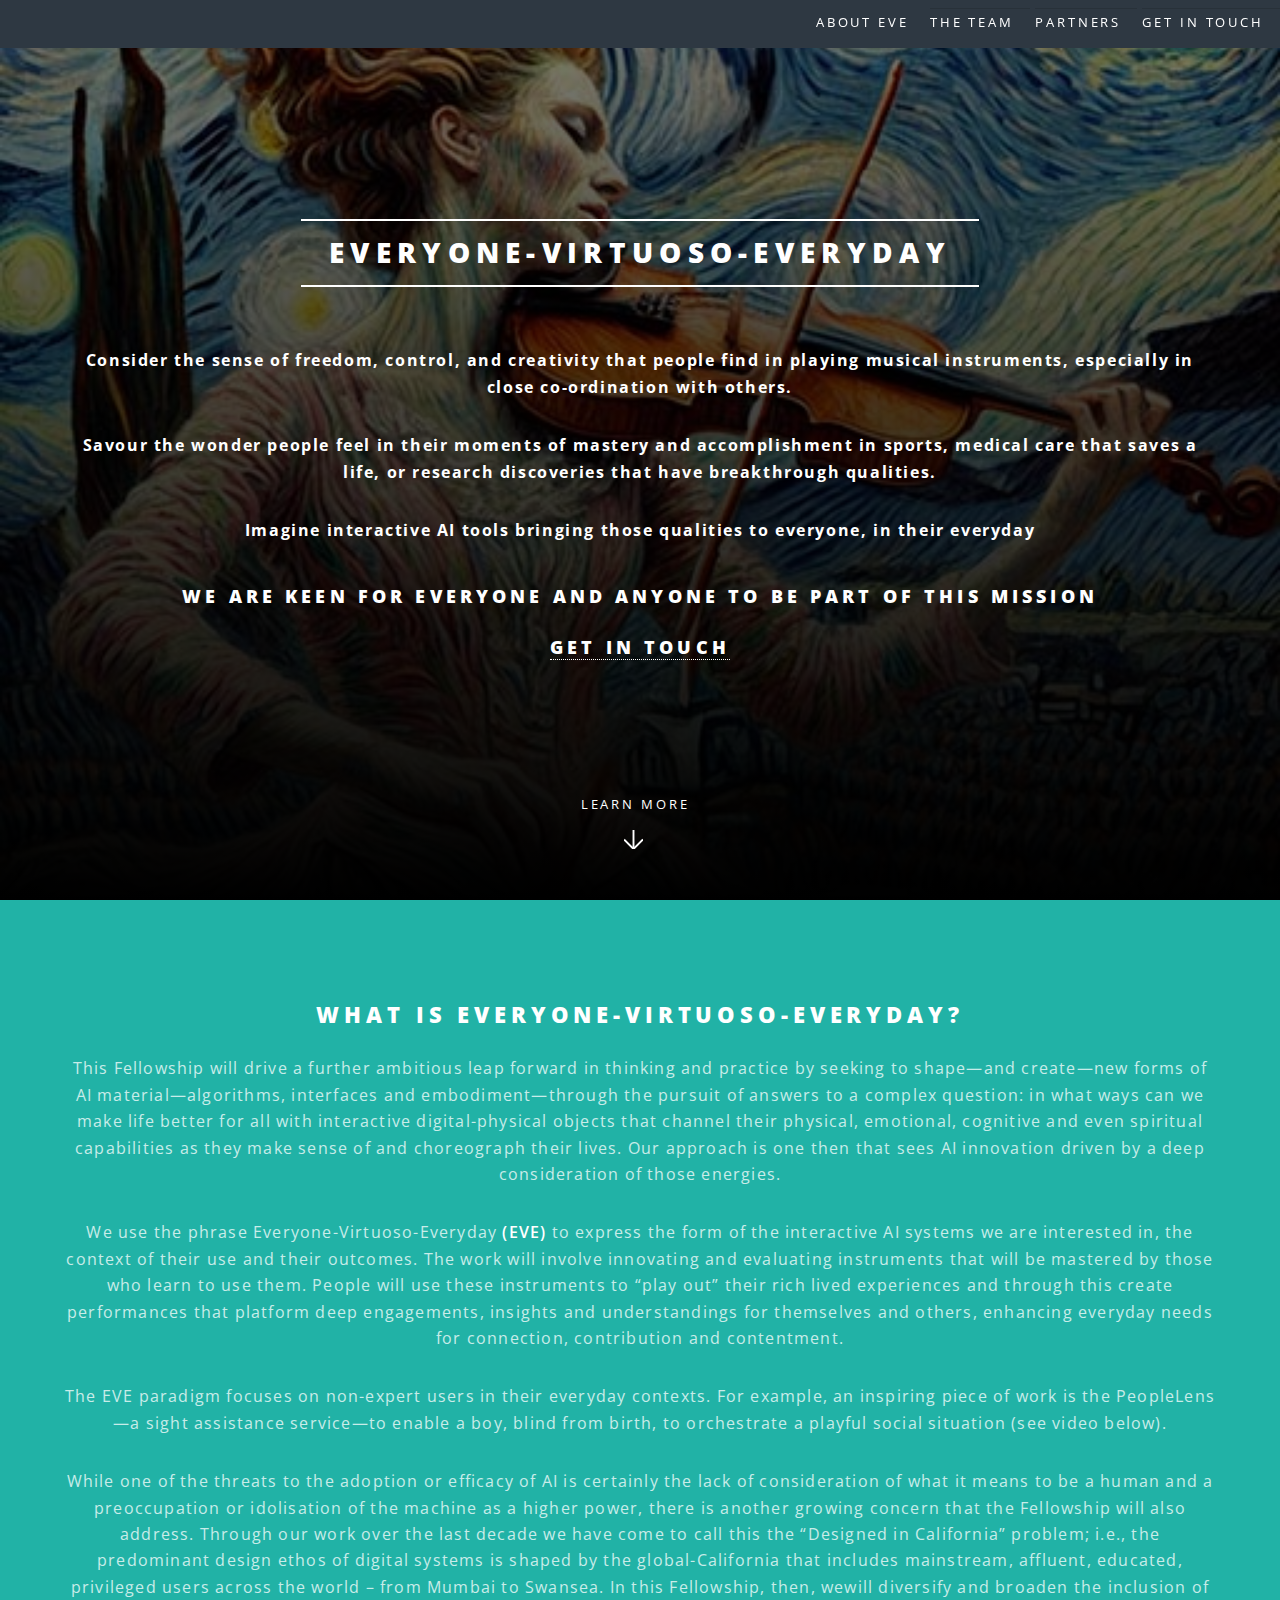
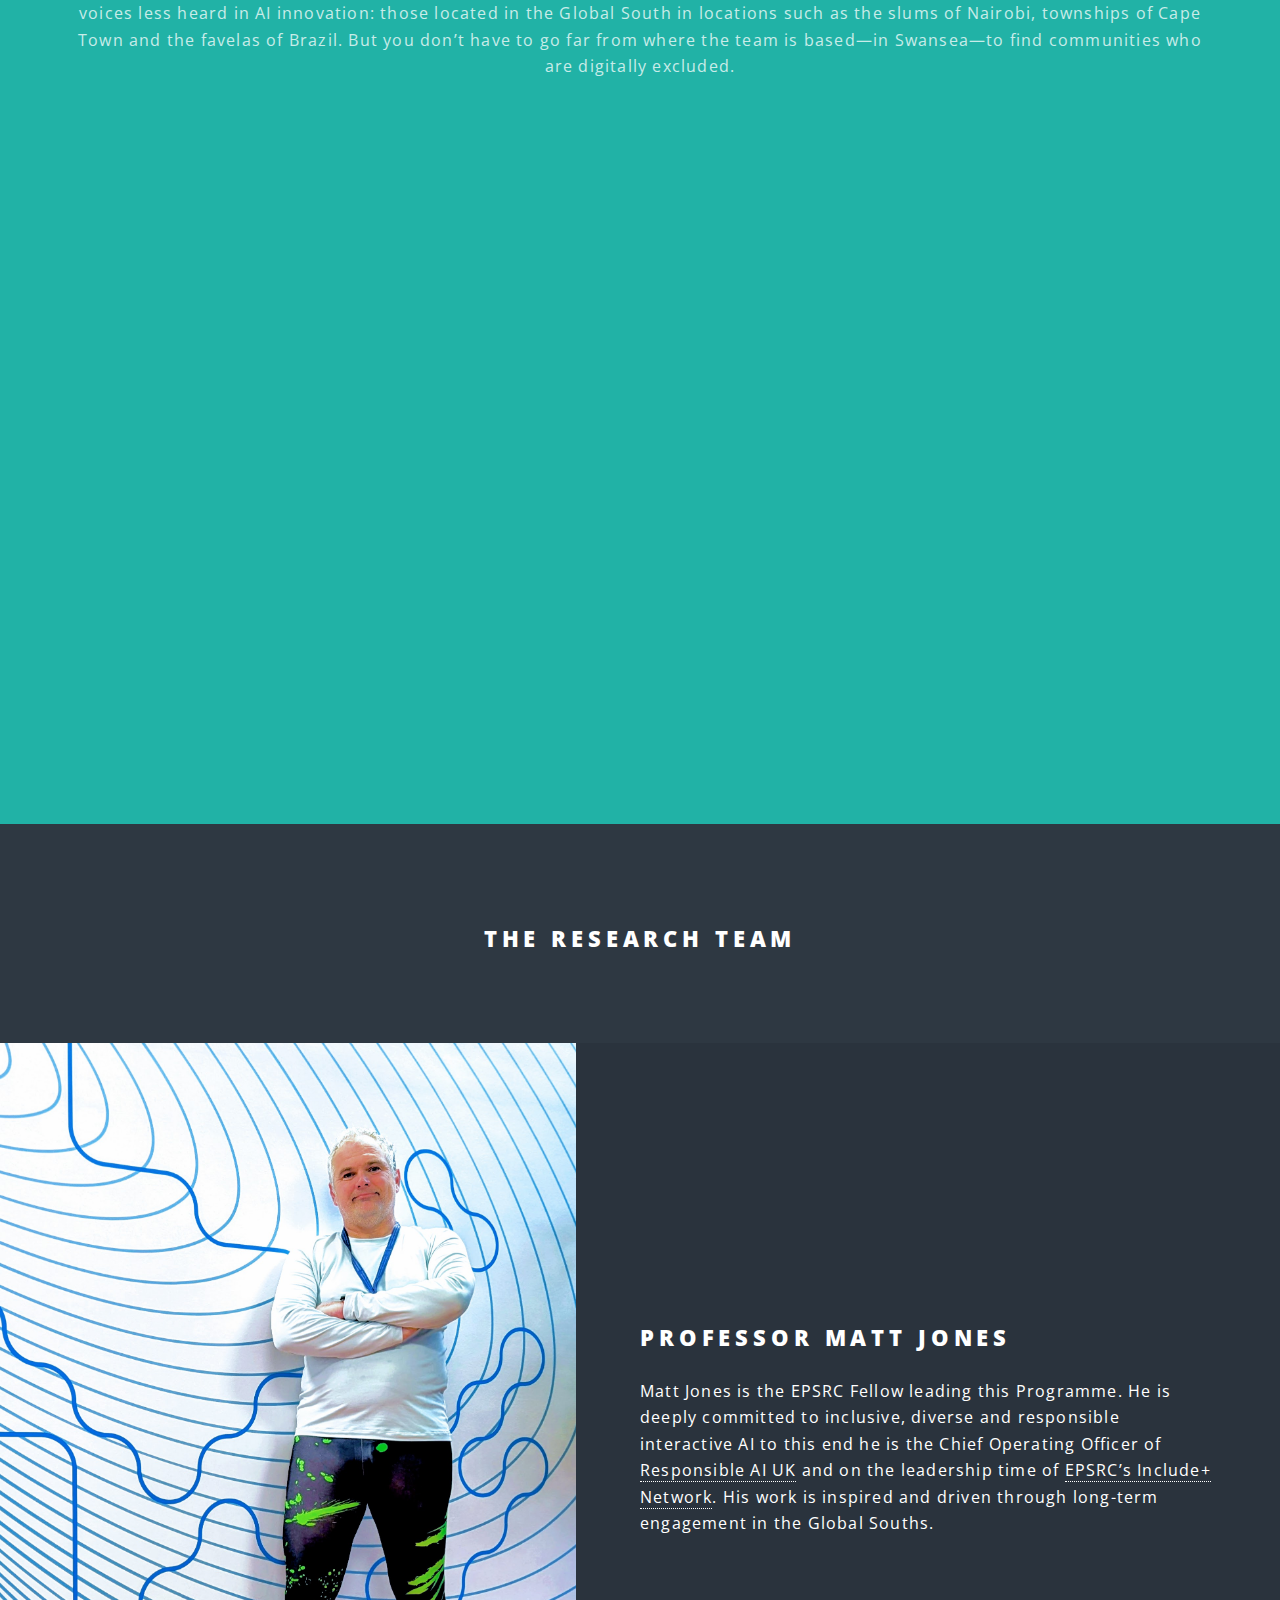
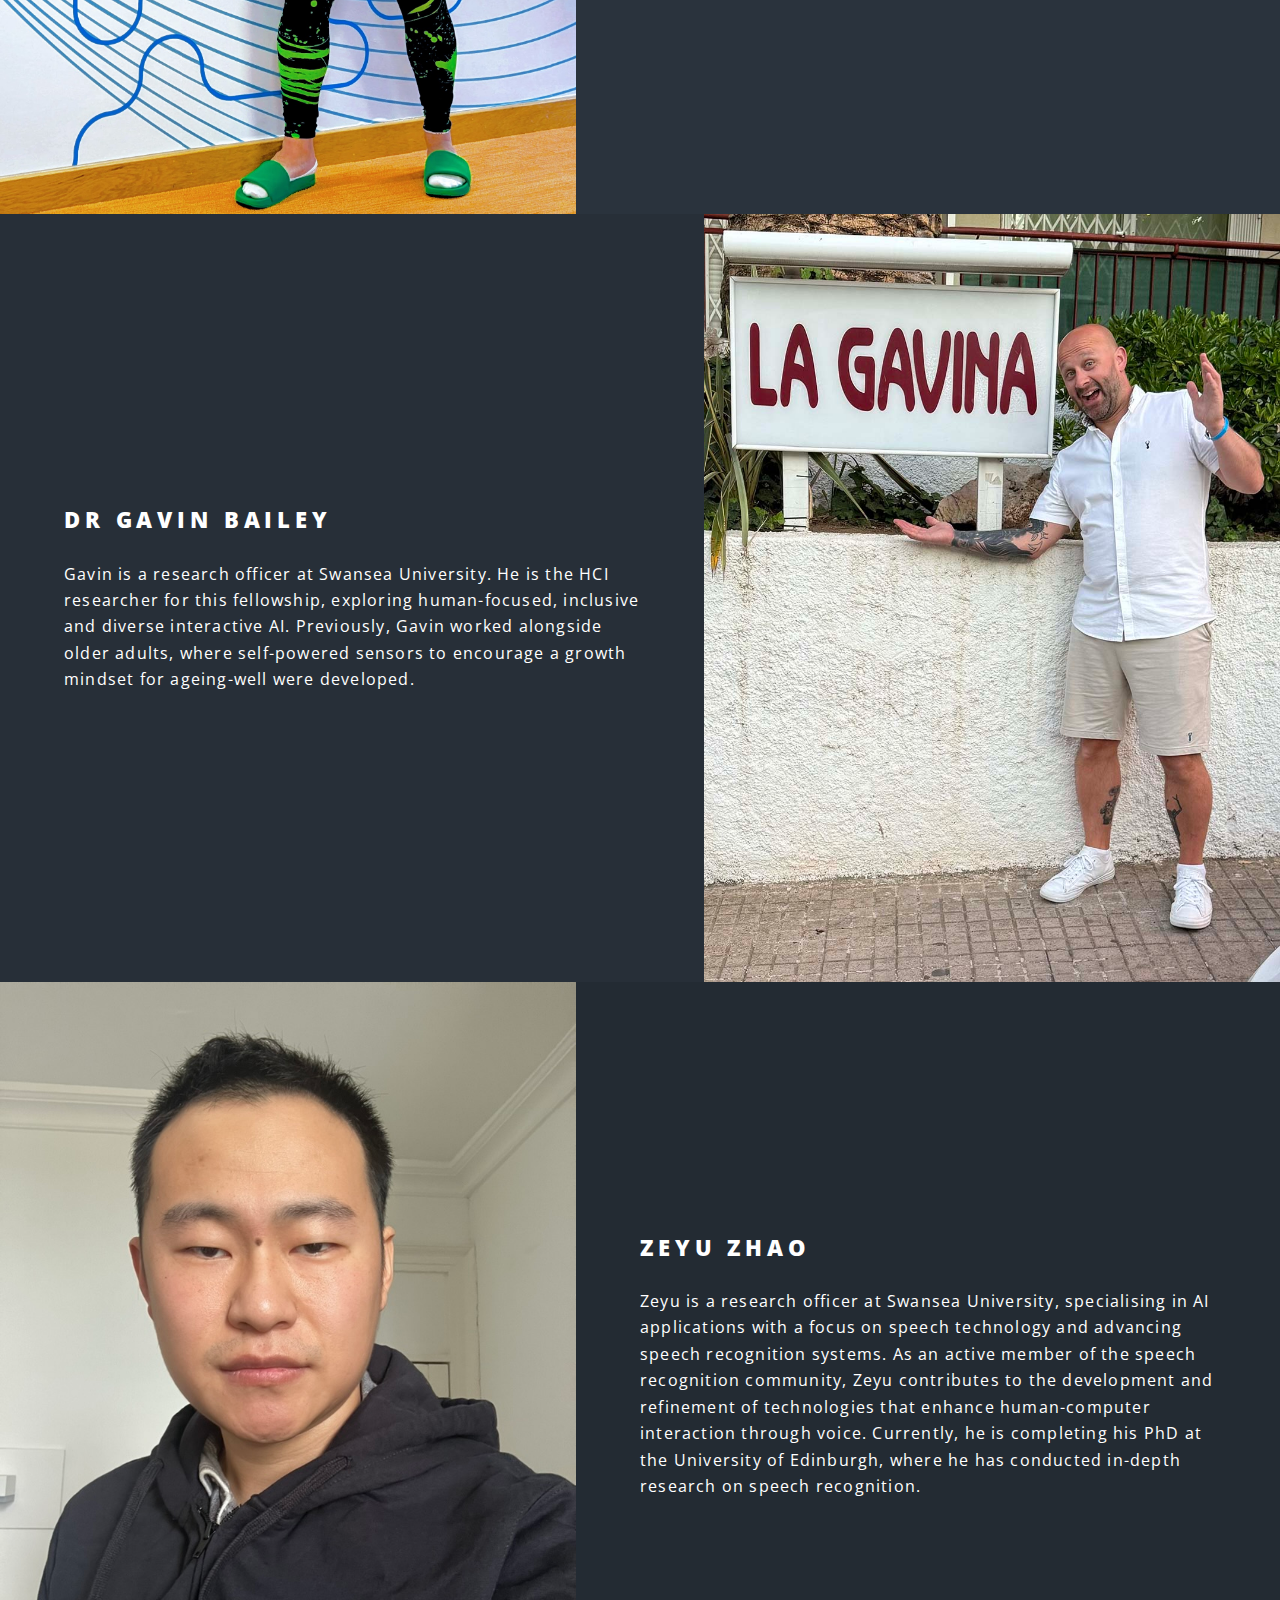
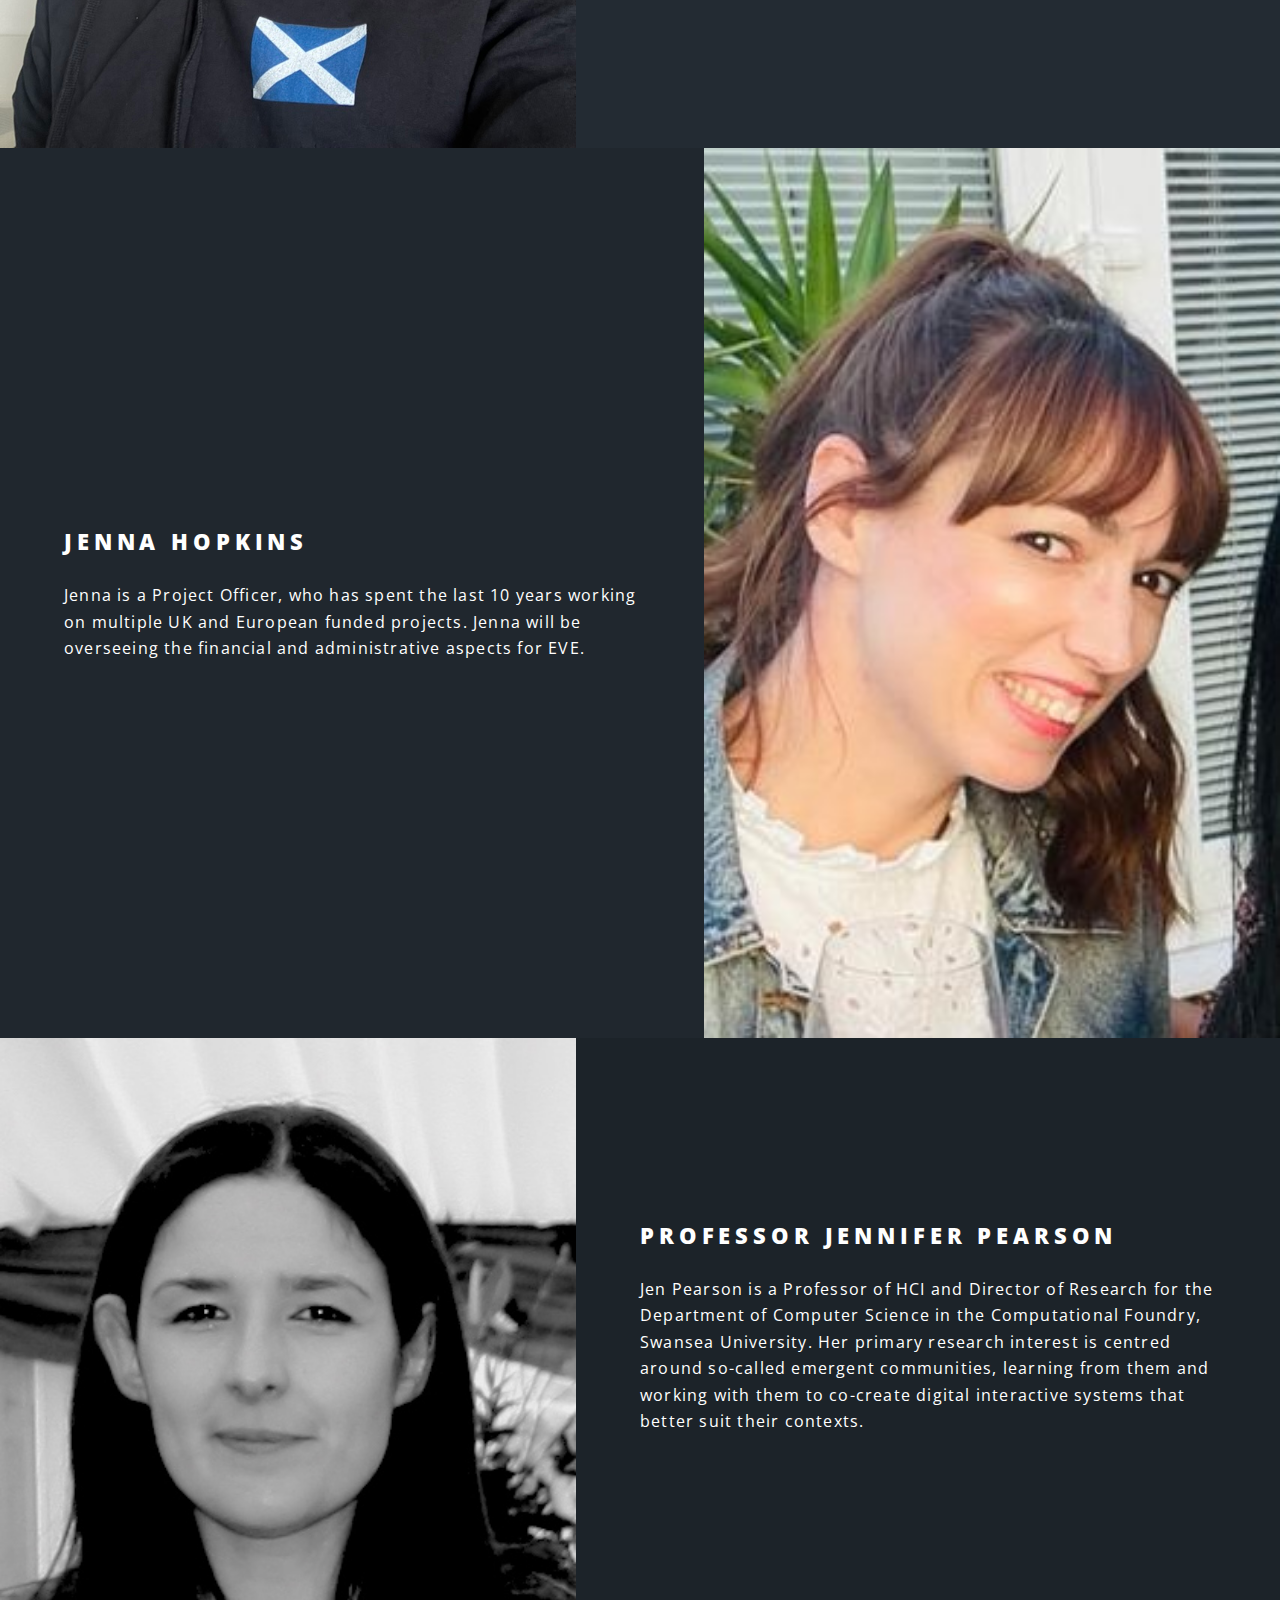
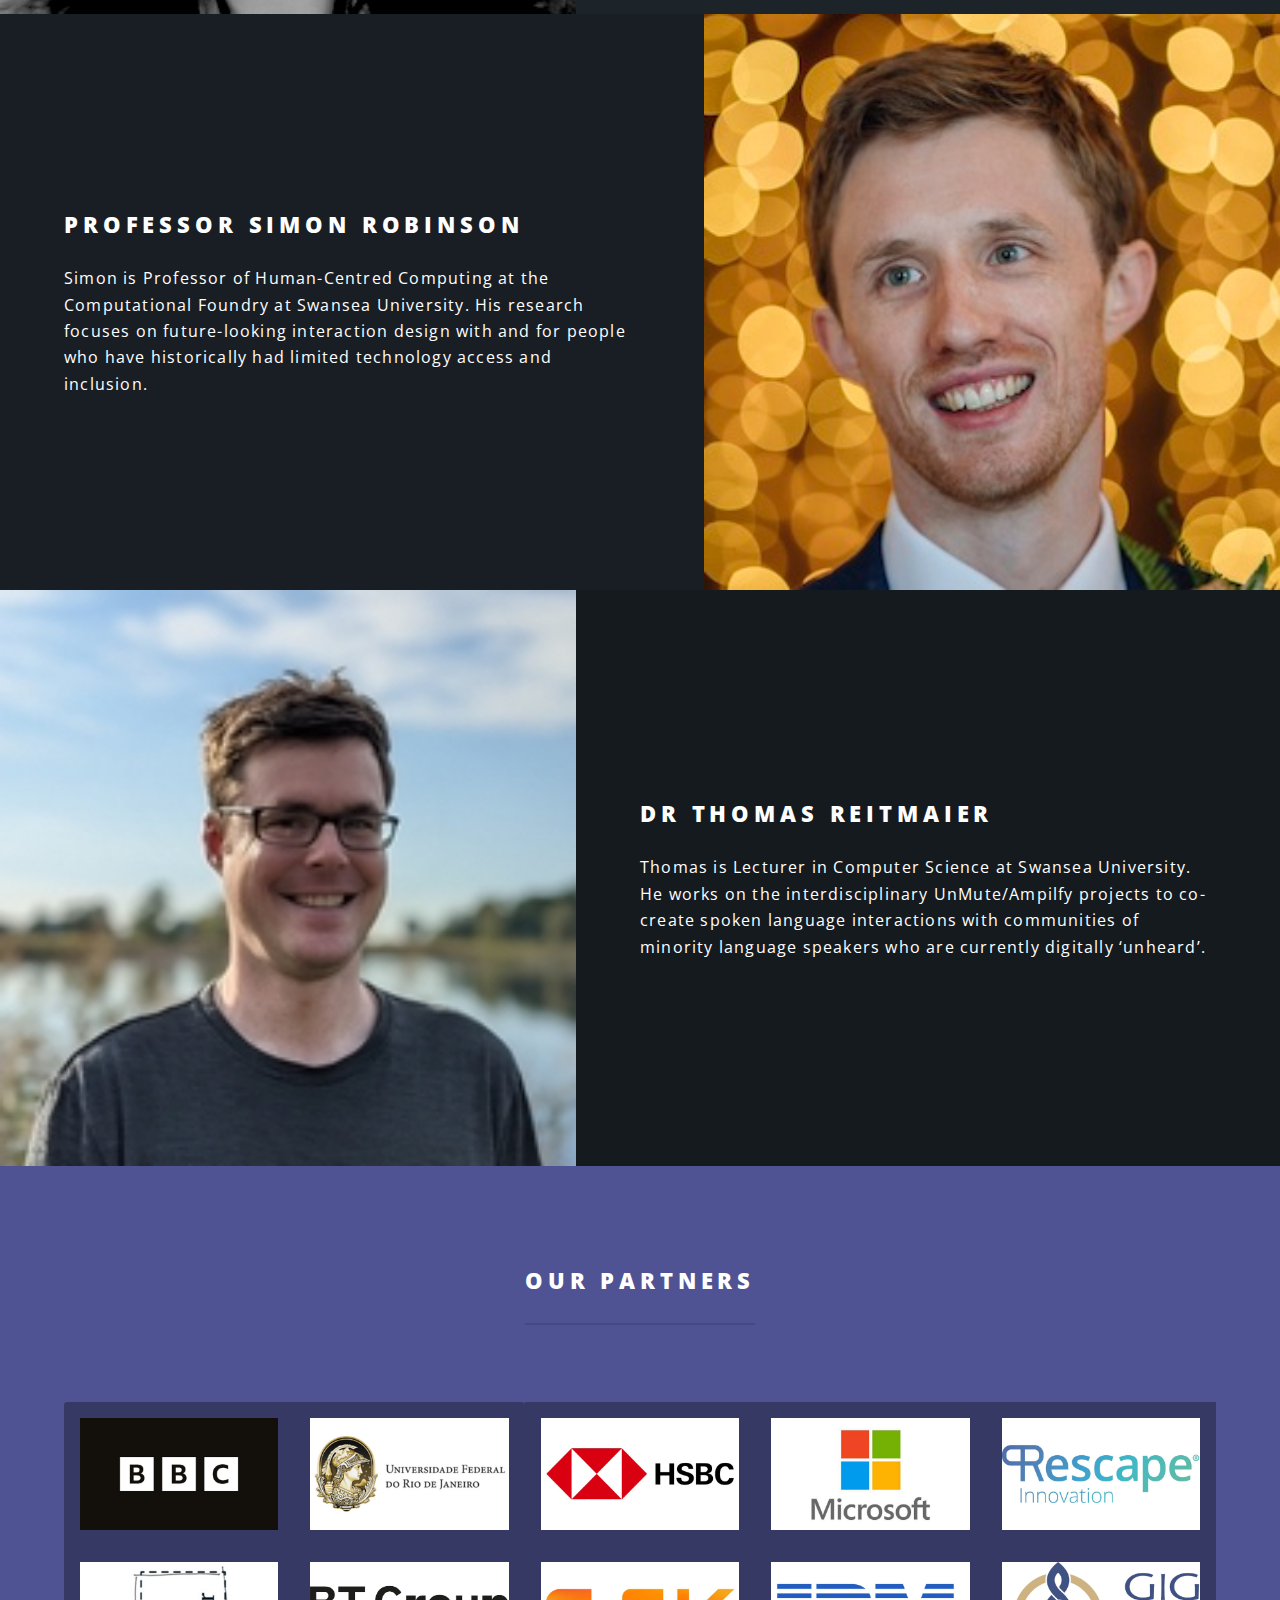
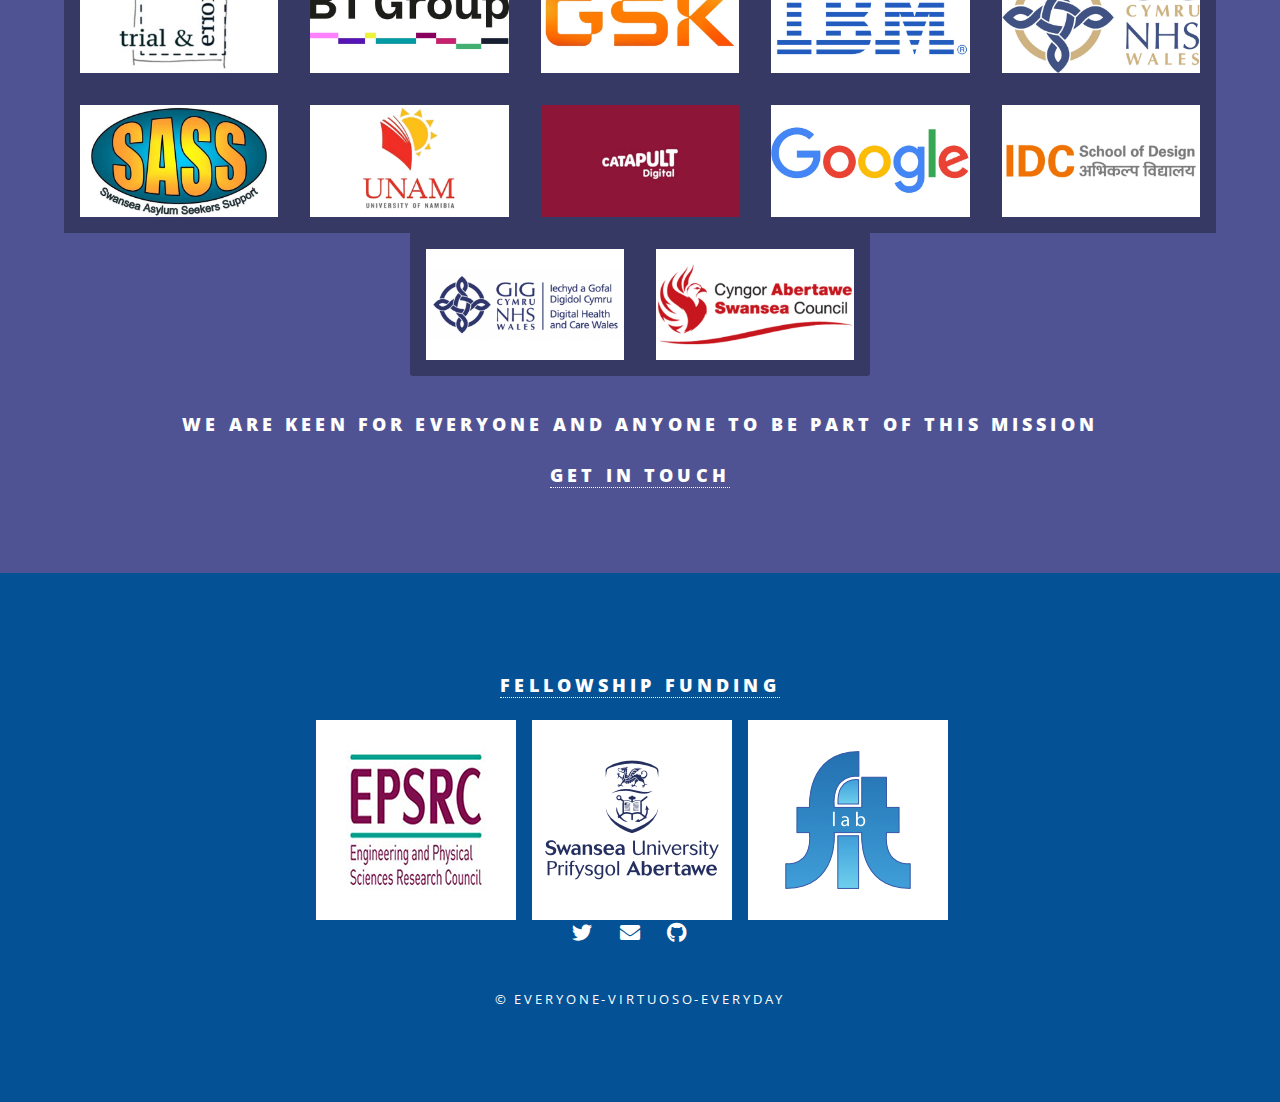
==== commit f4ed668a: "Update index0.html" ====
--- a/index0.html
+++ b/index0.html
@@ -9,7 +9,7 @@
 		<title>Everyone-Virtuoso-Everyday</title>
 		<meta charset="utf-8" />
 		<meta name="viewport" content="width=device-width, initial-scale=1, user-scalable=no" />
-		<link rel="stylesheet" href="assets/css/main.css?ver=2" />
+		<link rel="stylesheet" href="assets/css/main.css?ver=1.2" />
 		<noscript><link rel="stylesheet" href="assets/css/noscript.css" /></noscript>
 	</head>
 	<body class="landing is-preload">
--- a/assets/css/main.css
+++ b/assets/css/main.css
@@ -3776,8 +3776,9 @@
 			}
 
 		#banner p {
-			letter-spacing: 0.225em;
-			text-transform: uppercase;
+			letter-spacing: 0.1em;
+			font-weight: bold;
+/*			text-transform: uppercase;*/
 			width: 90%;
 			margin: 0 auto;
 		}
@@ -3803,7 +3804,7 @@
 			bottom: 0;
 			color: inherit;
 			font-size: 0.8em;
-			height: 6em;
+			height: 8.5em;
 			left: 50%;
 			letter-spacing: 0.225em;
 			margin-left: -8.5em;
@@ -3822,7 +3823,7 @@
 				background-position: center;
 				background-repeat: no-repeat;
 				background-size: contain;
-				bottom: 2em;
+				bottom: 4em;
 				content: '';
 				display: block;
 				height: 1.5em;
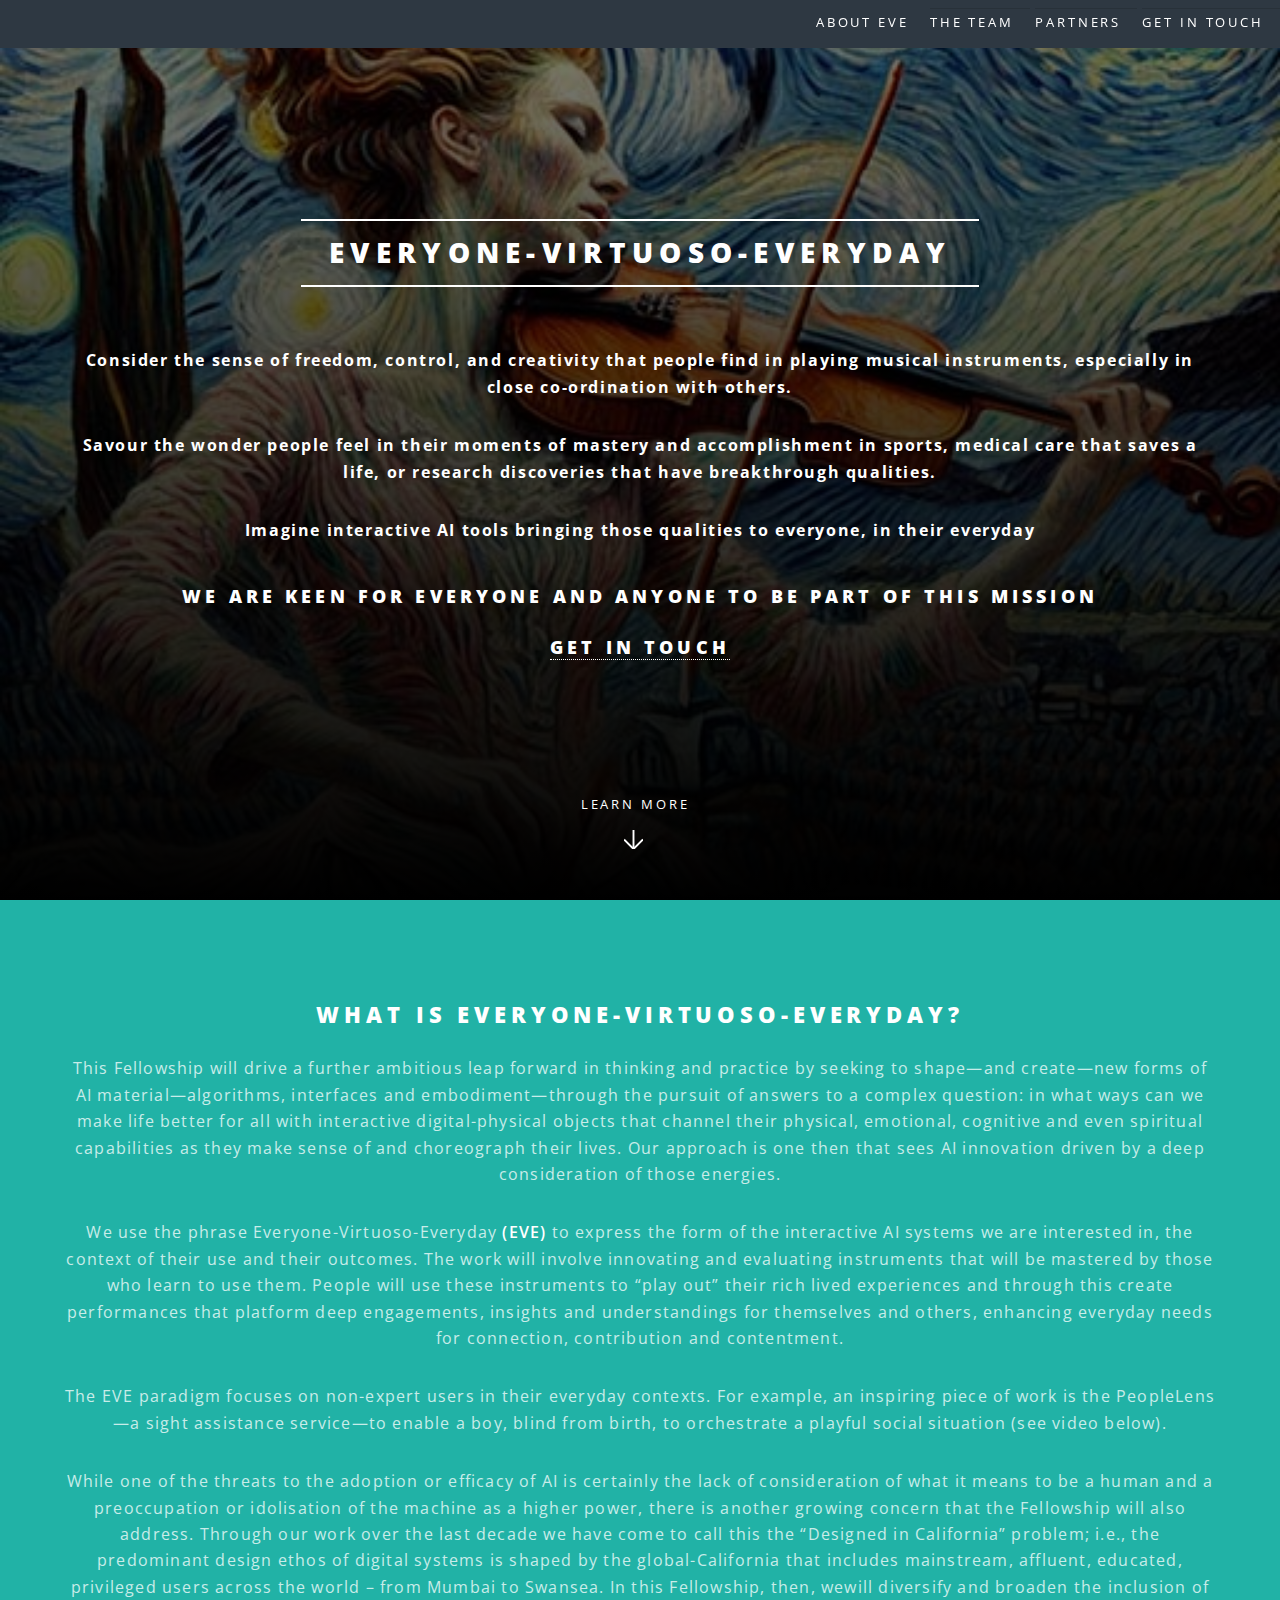
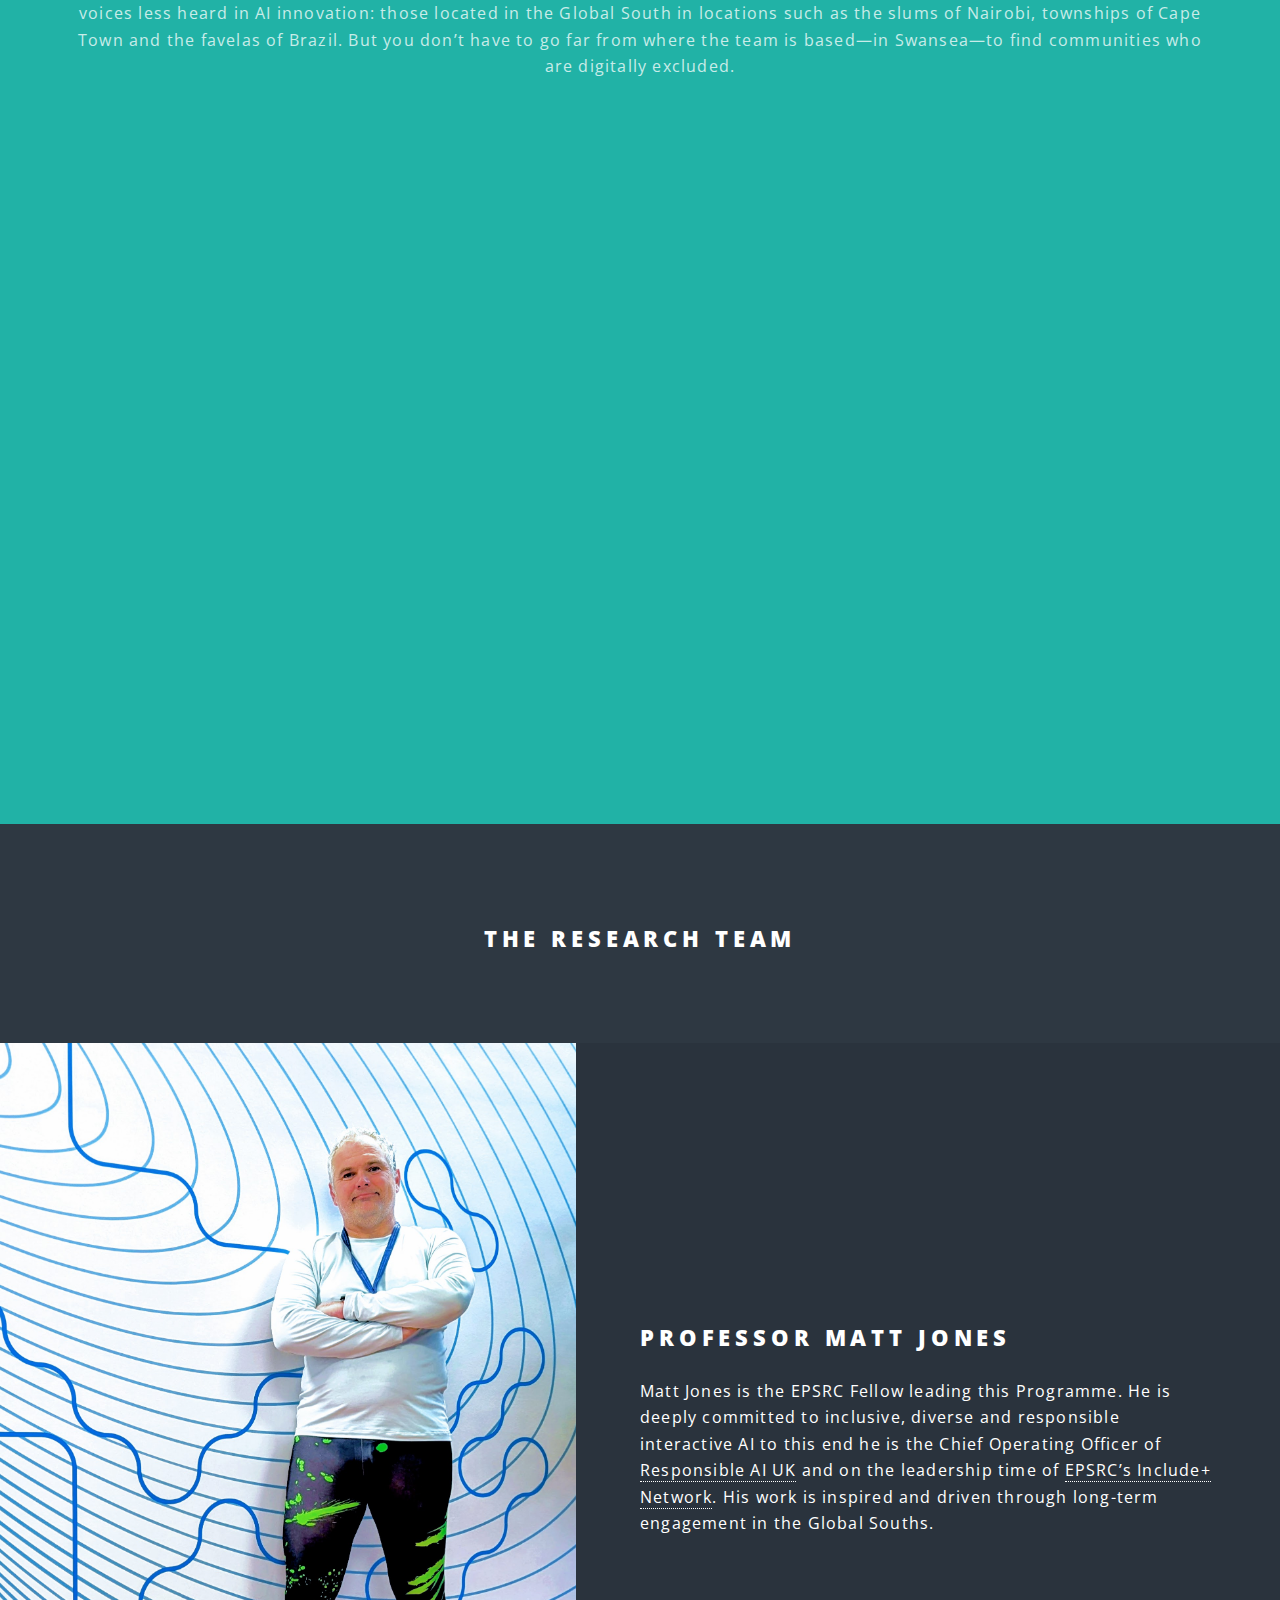
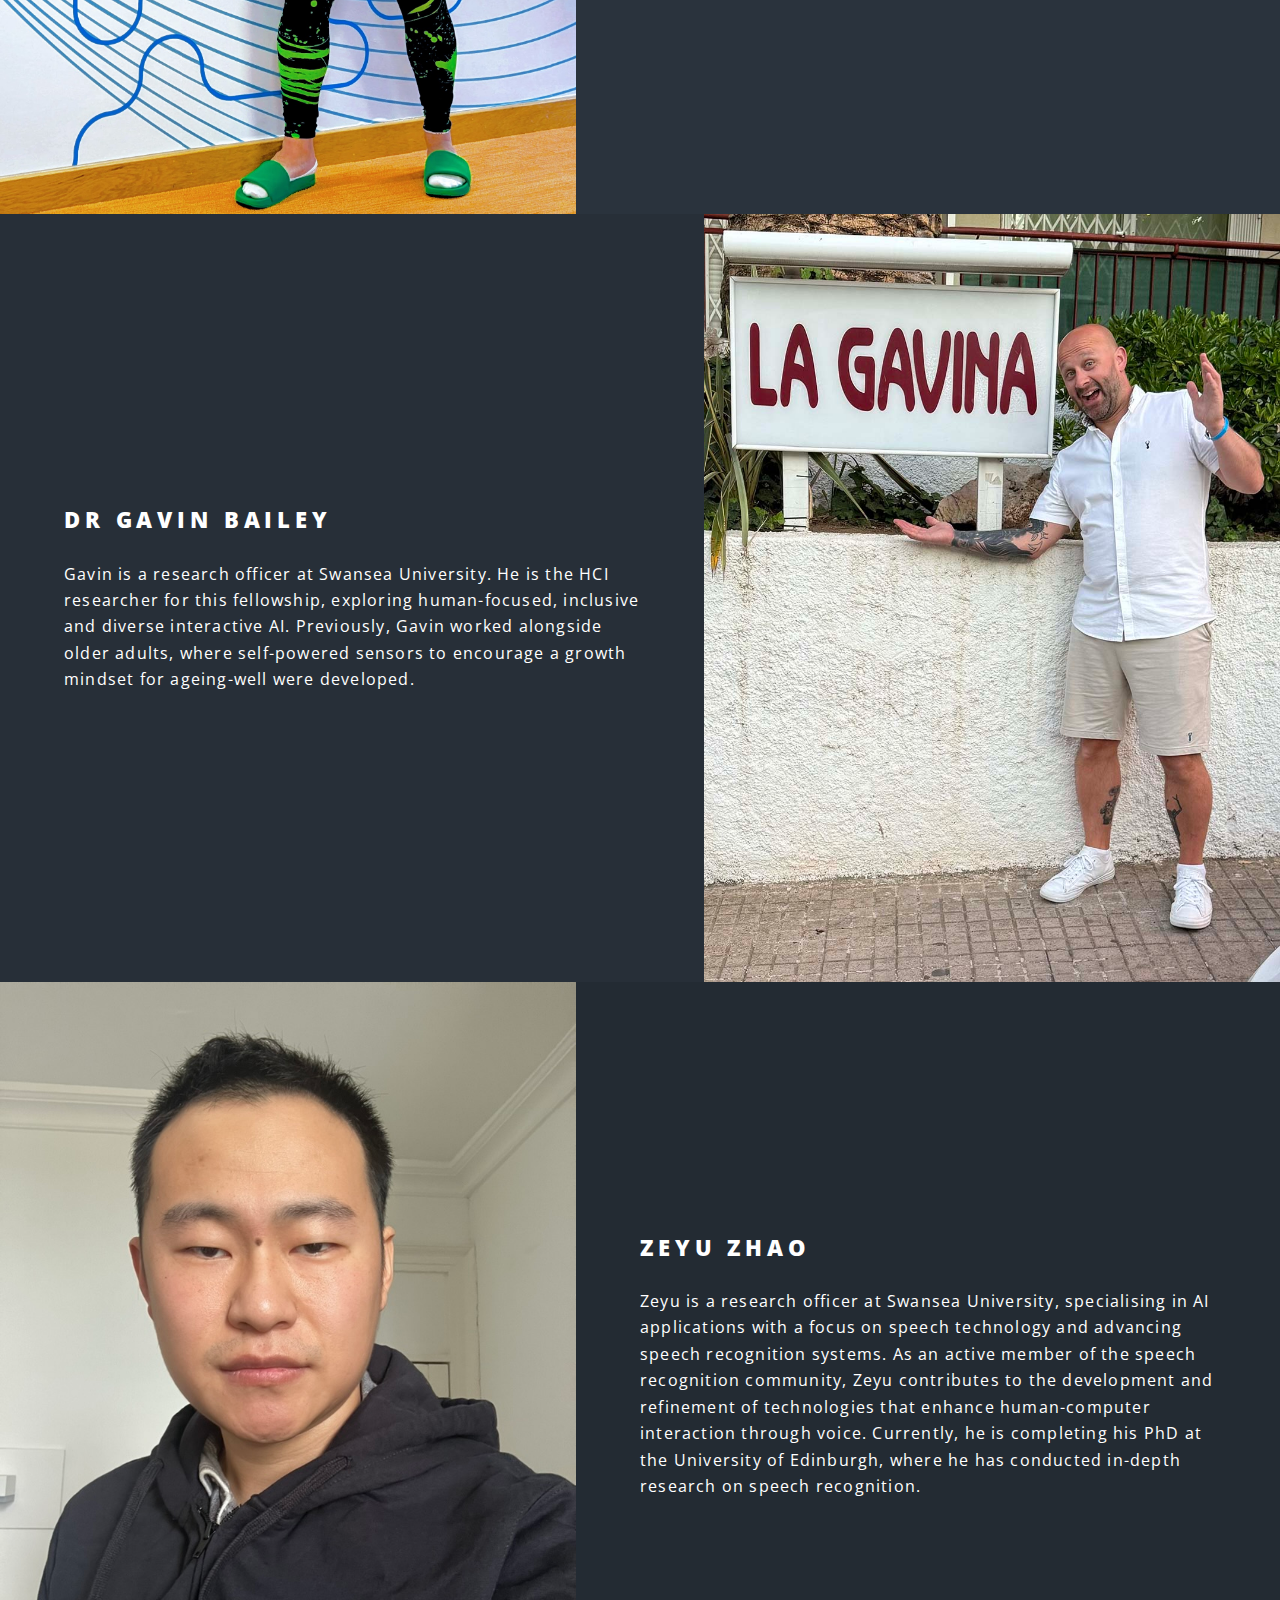
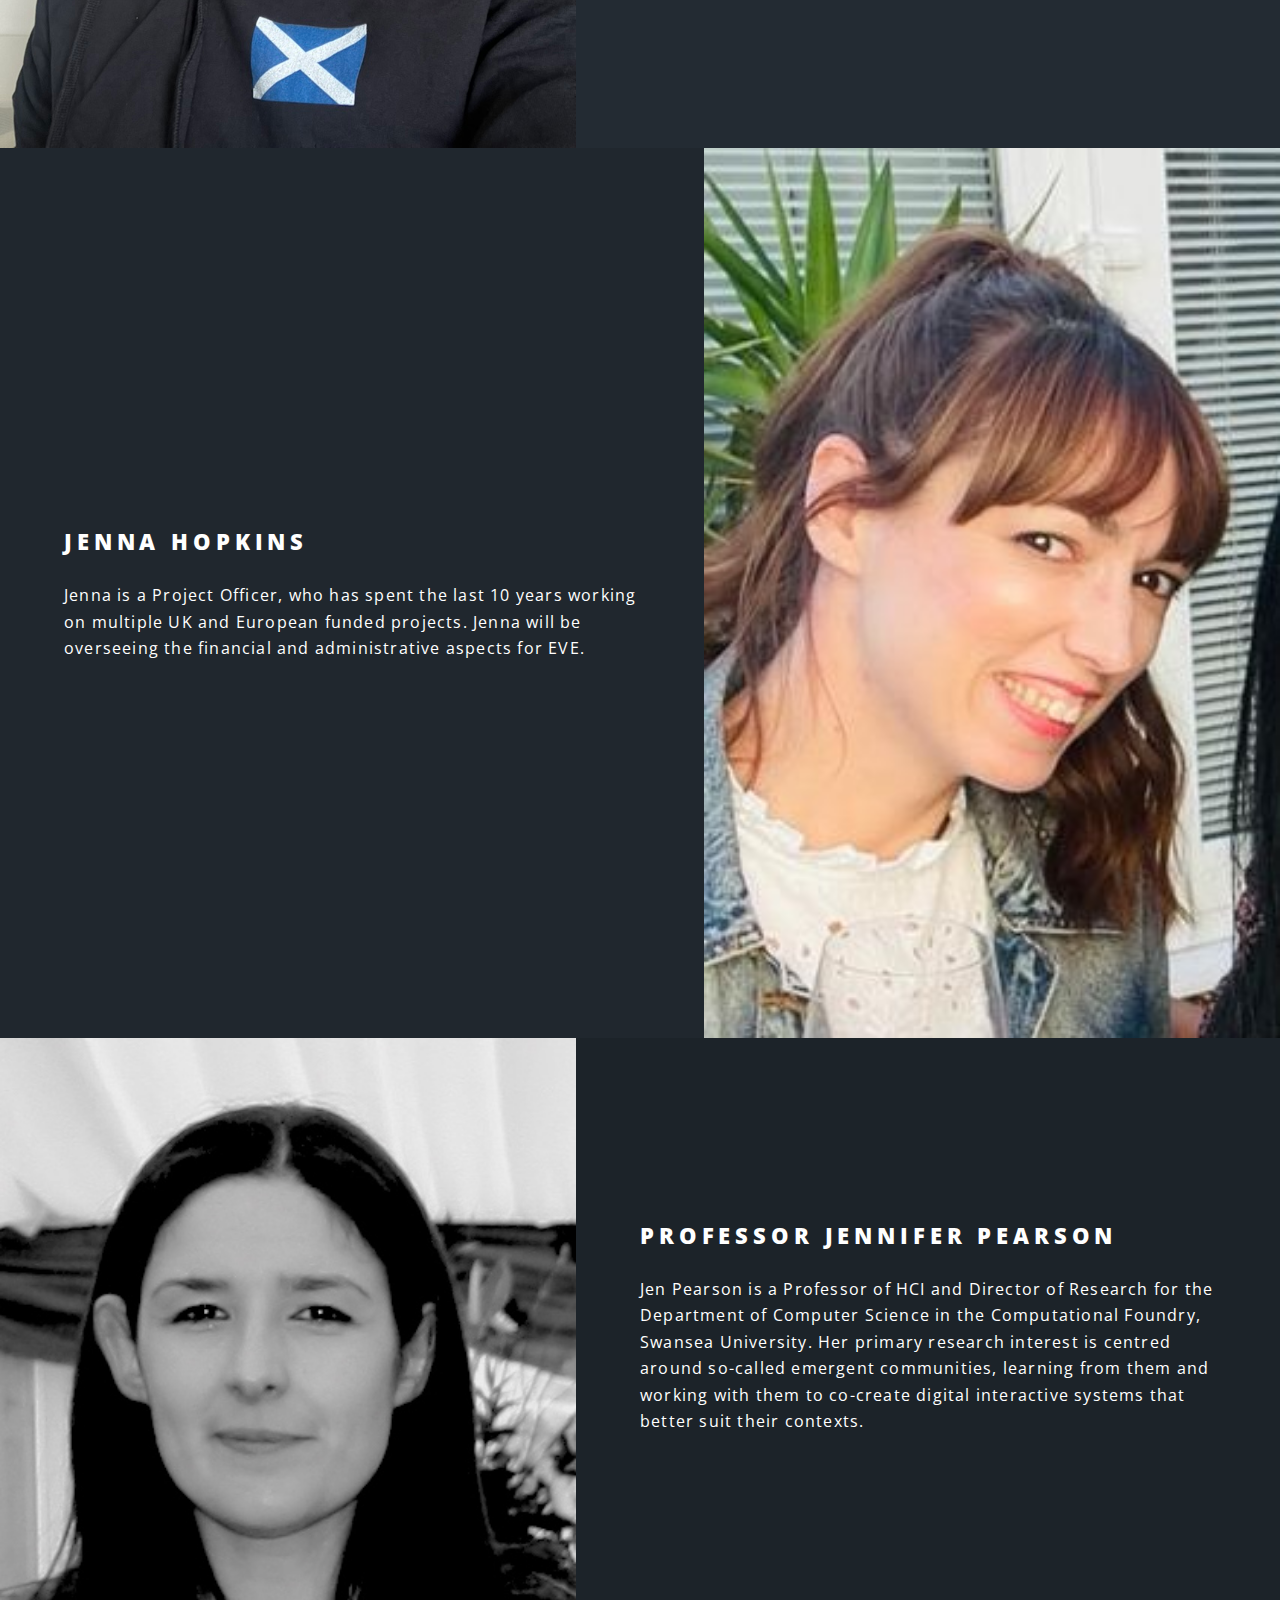
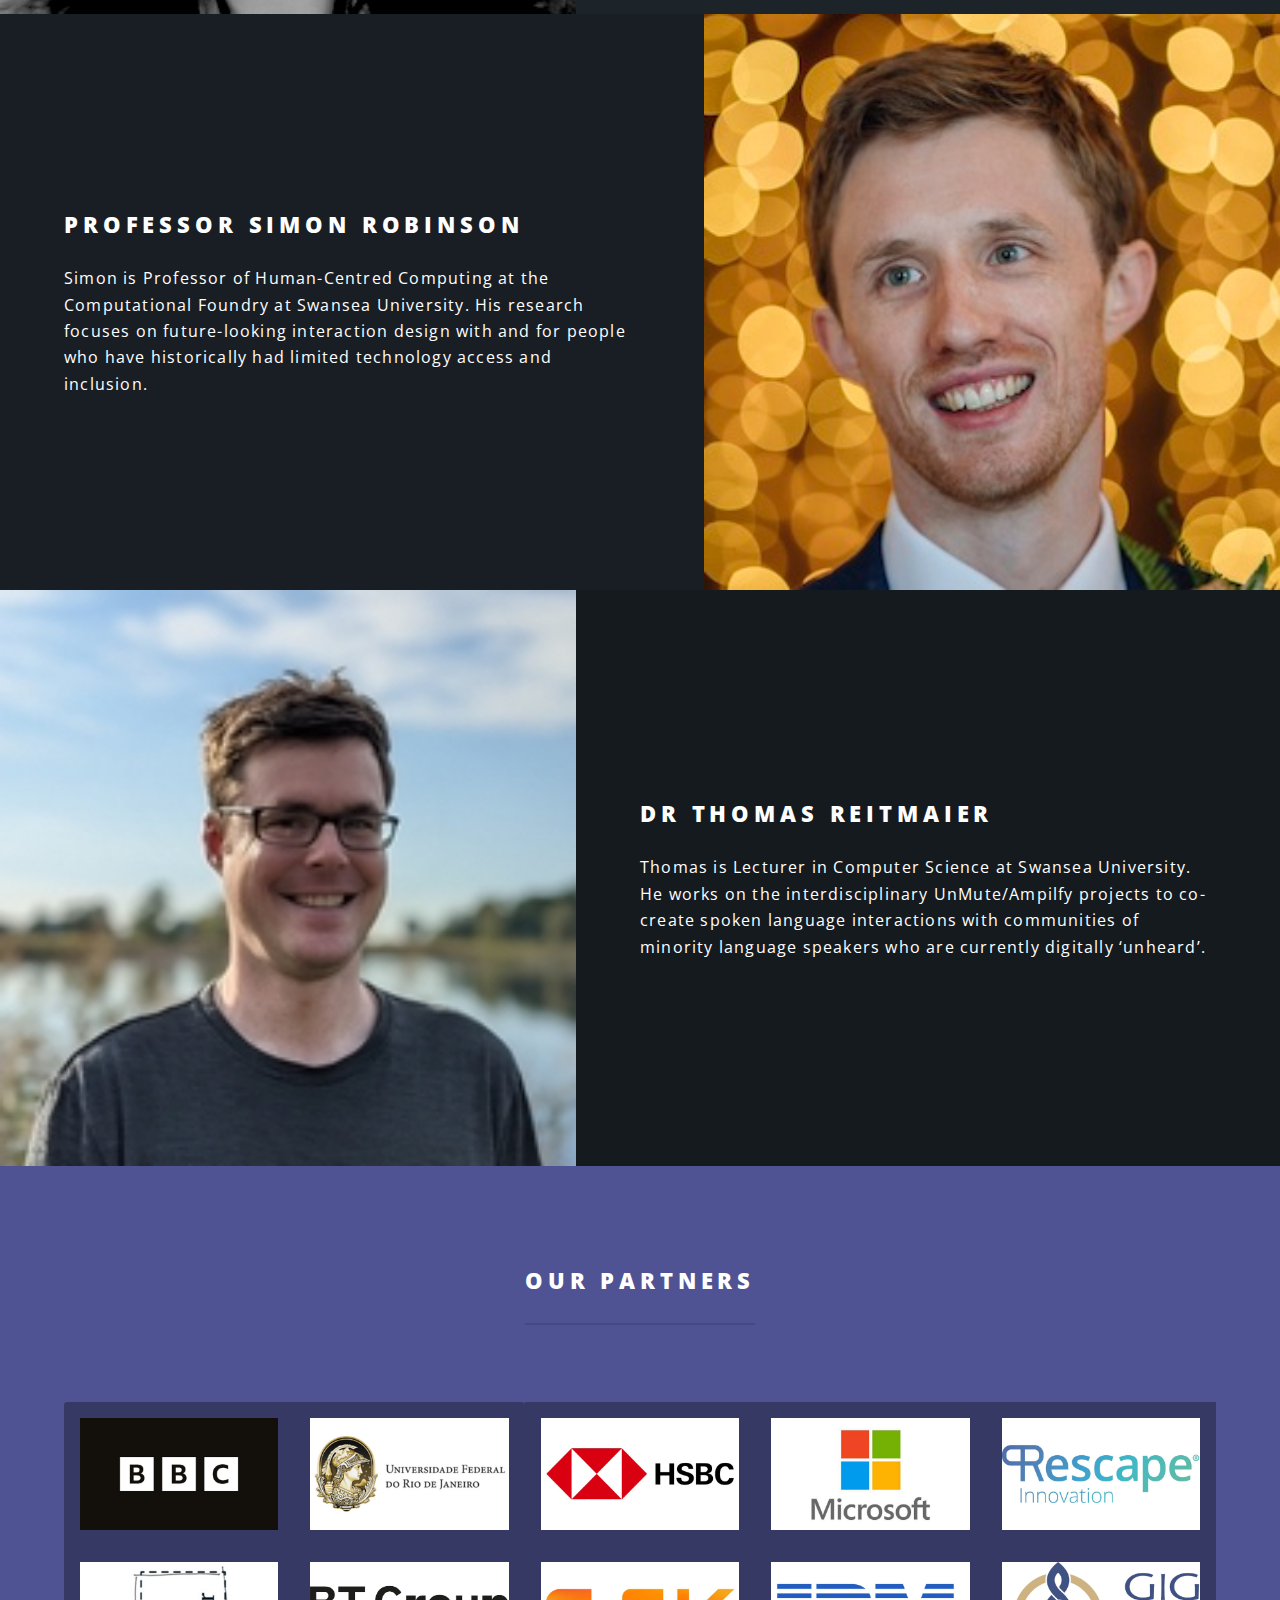
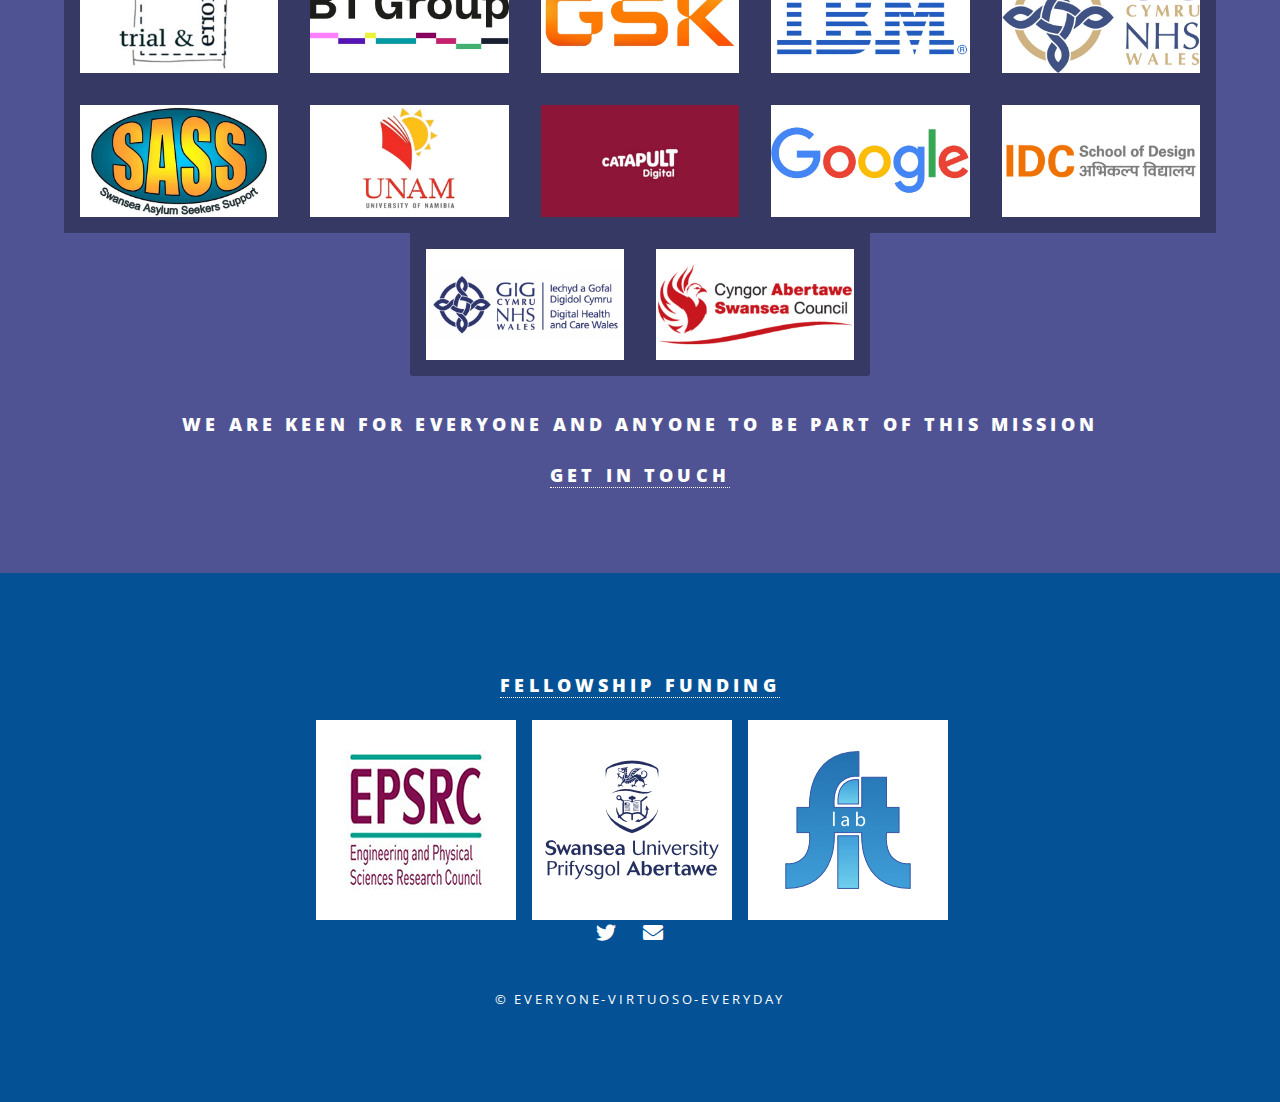
==== commit 514ee255: "changed index to main" ====
--- a/index0.html
+++ b/index0.html
@@ -1,9 +1,4 @@
 <!DOCTYPE HTML>
-<!--
-	Spectral by HTML5 UP
-	html5up.net | @ajlkn
-	Free for personal and commercial use under the CCA 3.0 license (html5up.net/license)
--->
 <html>
 	<head>
 		<title>Everyone-Virtuoso-Everyday</title>
@@ -19,7 +14,6 @@
 
 				<!-- Header -->
 					<header id="header" class="alt">
-<!--					<header id="header">-->
 						<h1><a href="index.html">E-V-E</a></h1>
 						<nav id="nav">
 							<ul>
@@ -289,7 +283,7 @@
 						<ul class="icons">
 							<li><a href="https://x.com/DelightfulApps" class="icon brands fa-twitter"><span class="label">X</span></a></li>
 							<li><a href="mailto:helloEVE@swansea.ac.uk" class="icon solid fa-envelope"><span class="label">Email</span></a></li>
-							<li><a href="#" class="icon brands fa-github"><span class="label">Github</span></a></li>
+<!--							<li><a href="#" class="icon brands fa-github"><span class="label">Github</span></a></li>-->
 						</ul>
 						<ul class="copyright">
 							<li>&copy; Everyone-Virtuoso-Everyday</li>
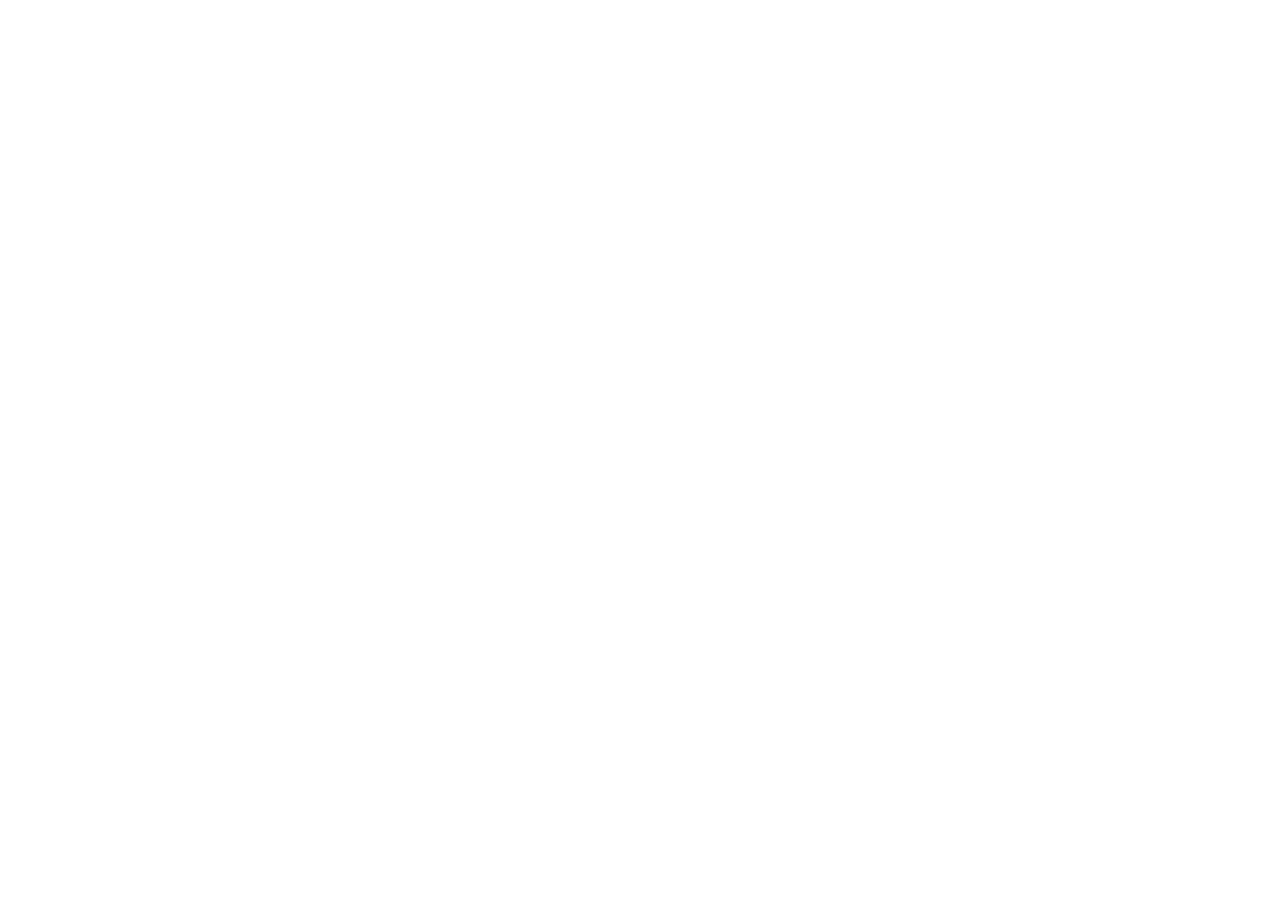
==== commit 086e0fe5: "Update index0.html" ====
--- a/index0.html
+++ b/index0.html
@@ -4,6 +4,7 @@
 		<title>Everyone-Virtuoso-Everyday</title>
 		<meta charset="utf-8" />
 		<meta name="viewport" content="width=device-width, initial-scale=1, user-scalable=no" />
+		<meta http-equiv="refresh" content="0;url=https://www.e-v-e.ai" />
 		<link rel="stylesheet" href="assets/css/main.css?ver=1.2" />
 		<noscript><link rel="stylesheet" href="assets/css/noscript.css" /></noscript>
 	</head>
